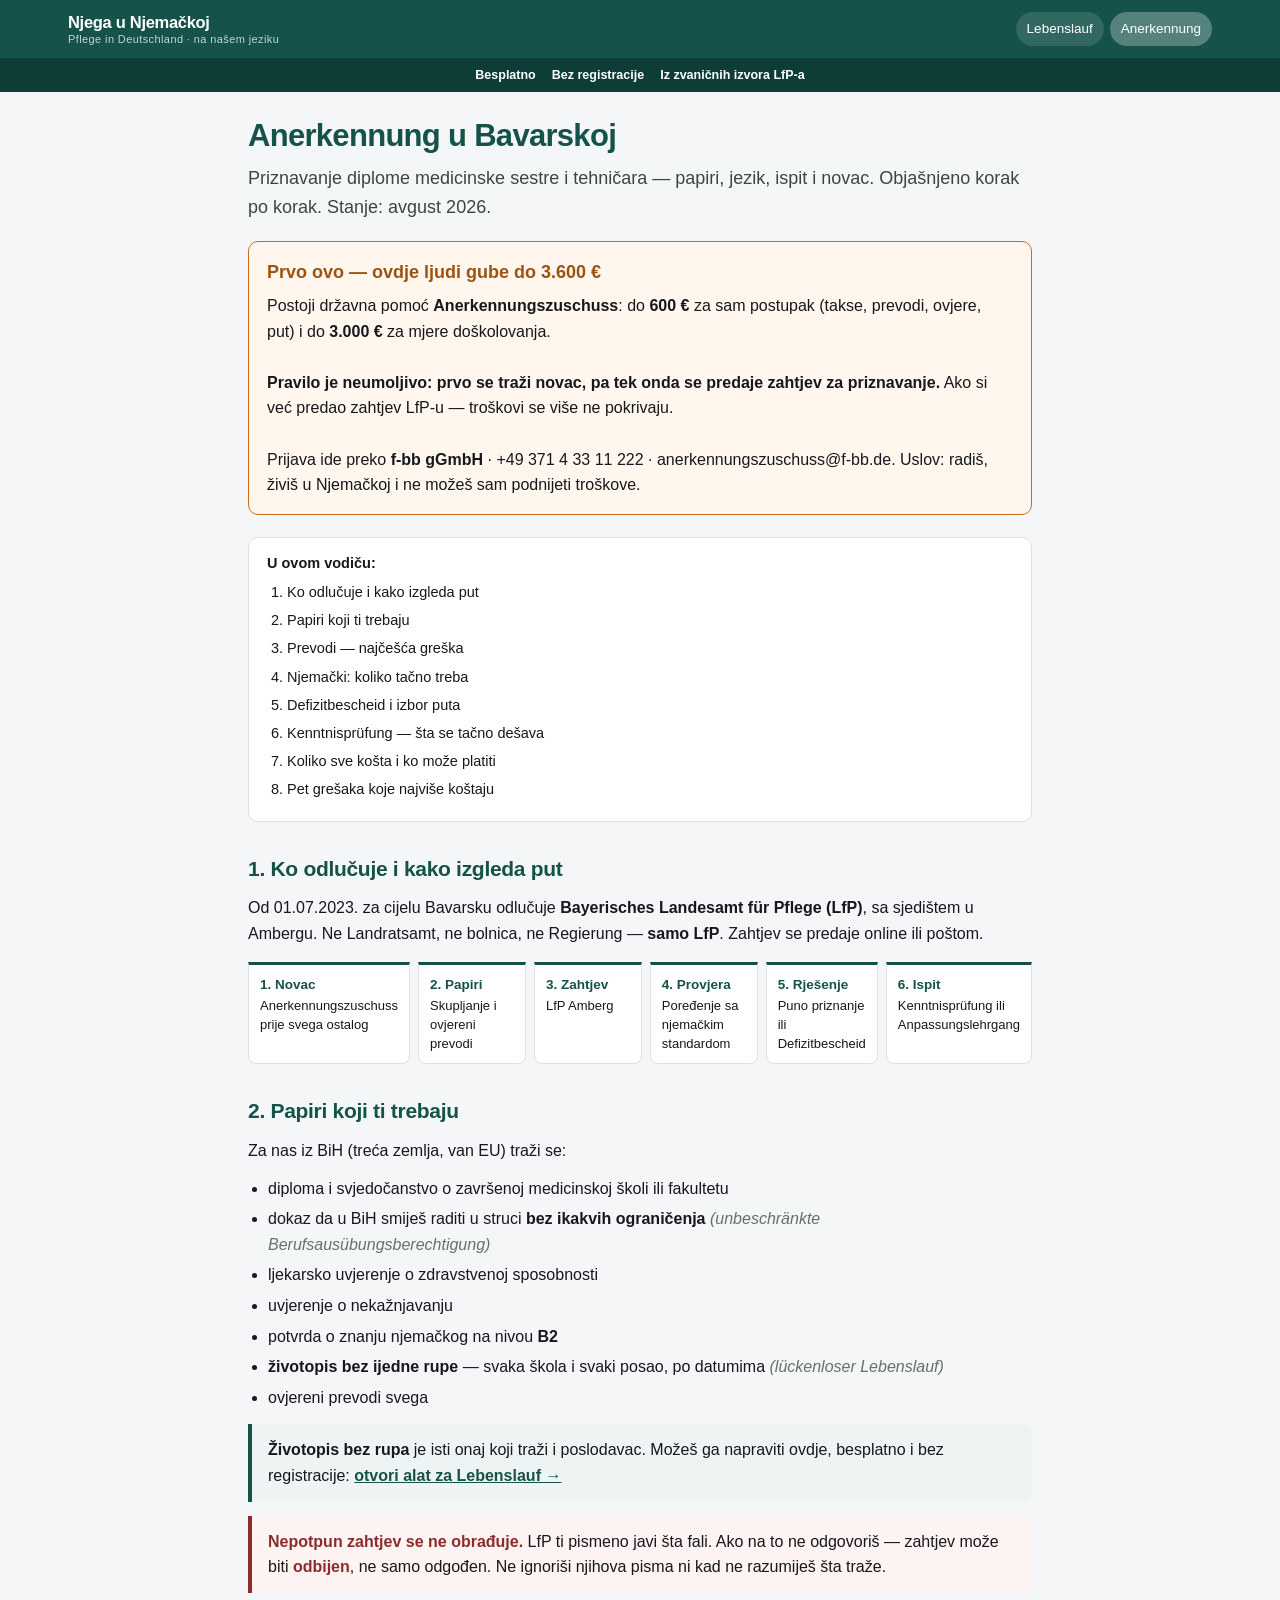
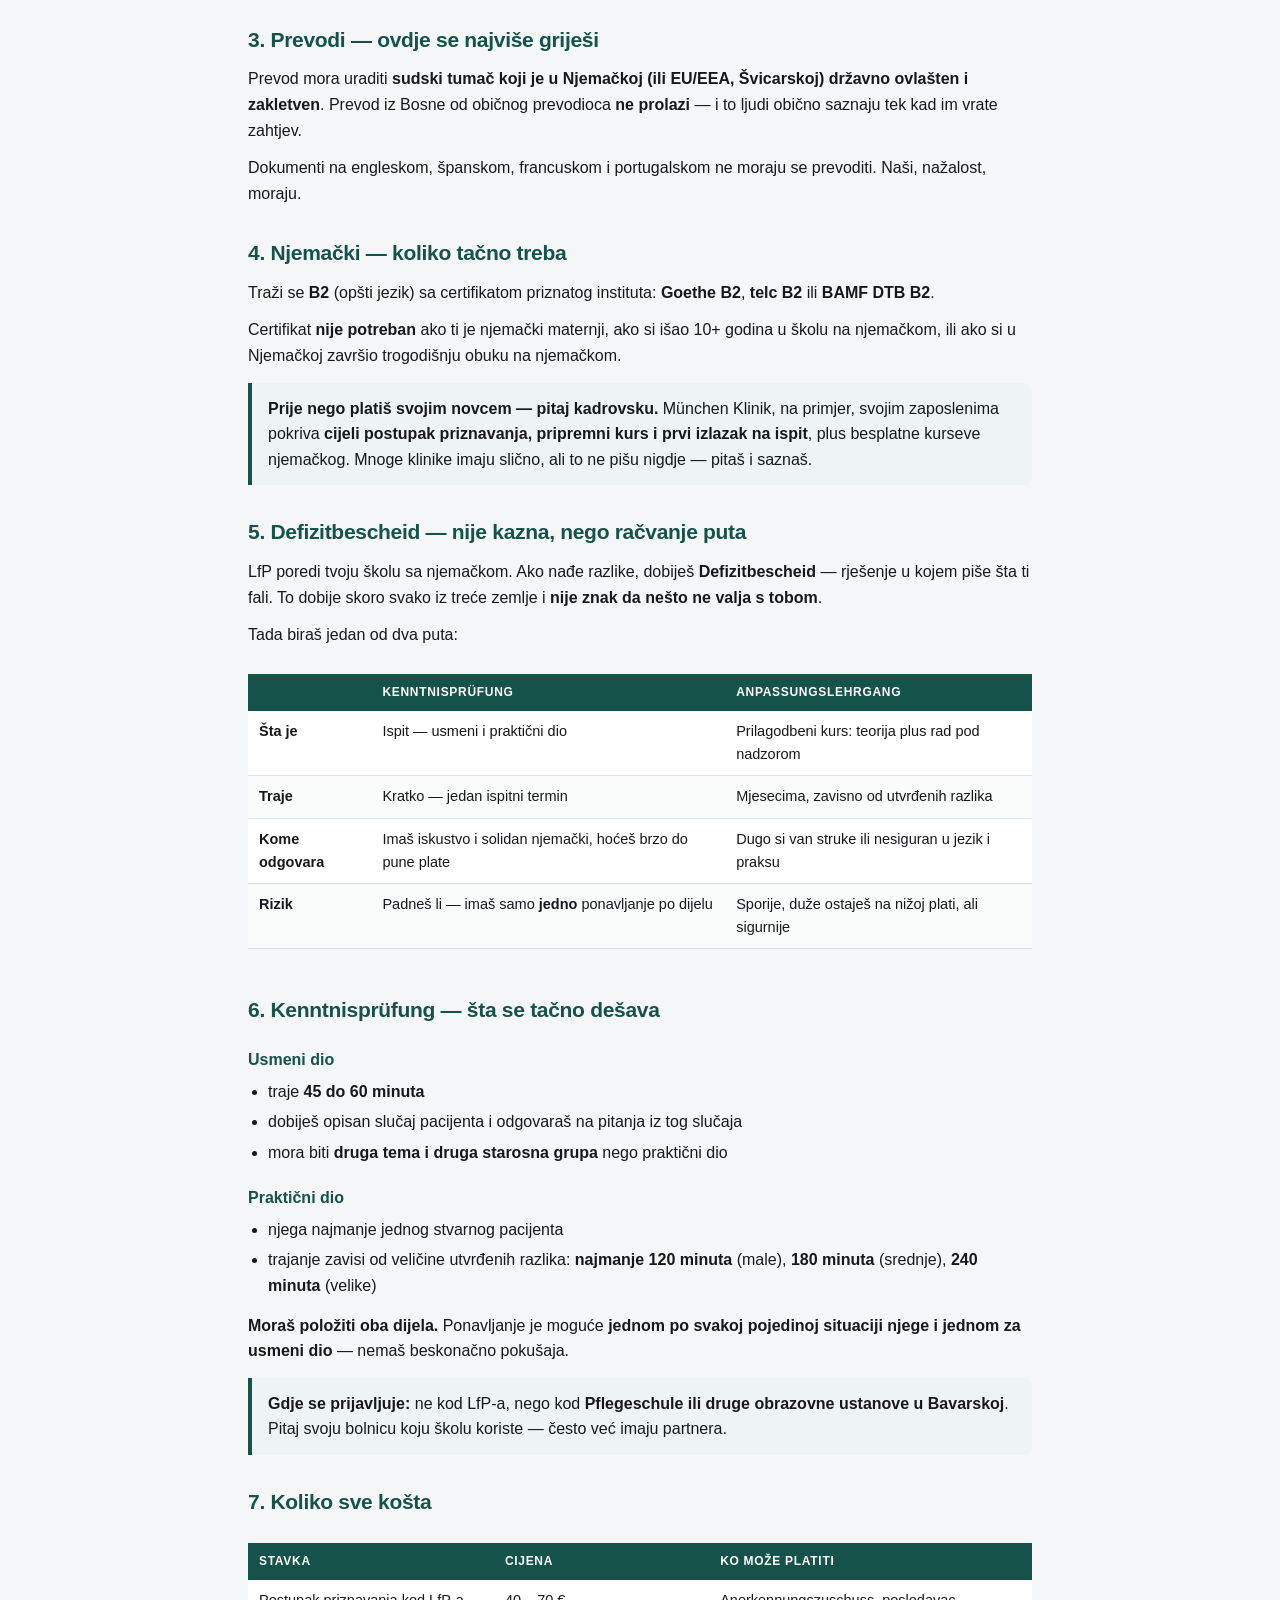
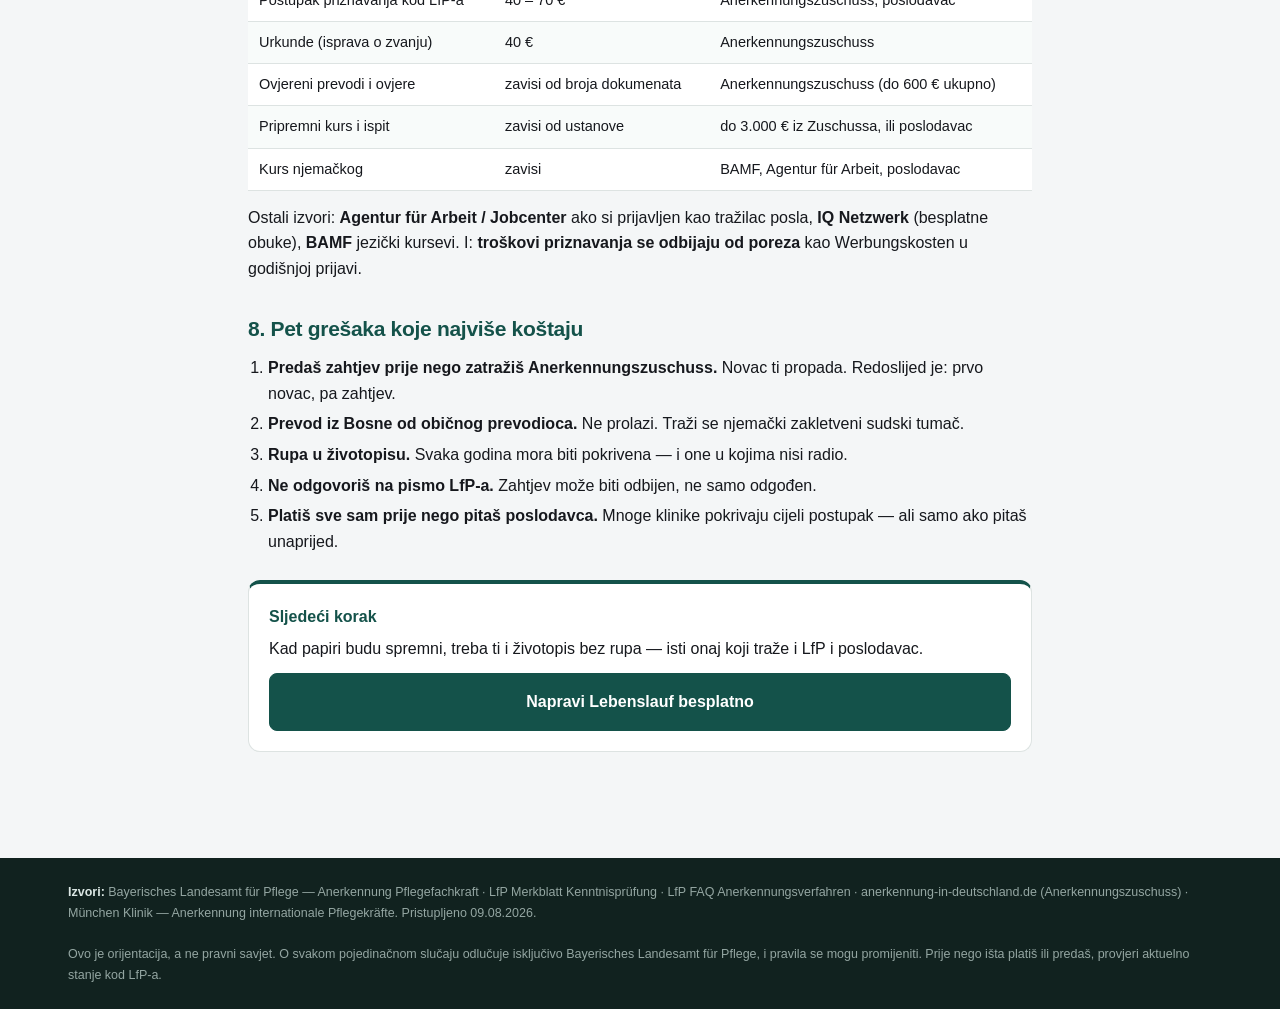
==== anerkennung.html @ 478c8e63 "Add files via upload" ====
<!DOCTYPE html>
<html lang="bs">
<head>
<meta charset="utf-8">
<meta name="viewport" content="width=device-width, initial-scale=1">
<title>Anerkennung u Bavarskoj — vodič za medicinske sestre iz BiH | Njega u Njemačkoj</title>
<meta name="description" content="Priznavanje diplome medicinske sestre u Bavarskoj: koji papiri, B2, Kenntnisprüfung ili Anpassungslehrgang, cijene i Anerkennungszuschuss do 3.600 €. Objašnjeno na našem jeziku.">
<link rel="stylesheet" href="style.css">
<style>
  .flow{display:grid;grid-template-columns:repeat(2,1fr);gap:8px;margin:16px 0}
  @media(min-width:820px){.flow{grid-template-columns:repeat(6,1fr)}}
  .flow div{background:#fff;border-top:3px solid var(--brand);
    border-right:1px solid var(--line);border-bottom:1px solid var(--line);
    border-left:1px solid var(--line);border-radius:0 0 8px 8px;
    padding:10px 11px;font-size:13px;line-height:1.45}
  .flow b{display:block;color:var(--brand);font-size:13.5px;margin-bottom:2px}
  .toc{background:#fff;border:1px solid var(--line);border-radius:10px;
    padding:14px 18px;margin-bottom:22px;font-size:14.5px}
  .toc ol{margin:6px 0 0}
</style>
</head>
<body>

<nav class="nav"><div class="in">
  <a class="logo" href="index.html">Njega u Njemačkoj<small>Pflege in Deutschland · na našem jeziku</small></a>
  <div class="links">
    <a href="lebenslauf.html">Lebenslauf</a>
    <a href="anerkennung.html" class="on">Anerkennung</a>
  </div>
</div></nav>
<div class="trust"><div class="in">
  <span><b>Besplatno</b></span><span><b>Bez registracije</b></span>
  <span><b>Iz zvaničnih izvora LfP-a</b></span>
</div></div>

<div class="page">

<h1>Anerkennung u Bavarskoj</h1>
<p class="lede">Priznavanje diplome medicinske sestre i tehničara — papiri,
jezik, ispit i novac. Objašnjeno korak po korak. Stanje: avgust 2026.</p>

<div class="alert">
  <div class="h">Prvo ovo — ovdje ljudi gube do 3.600 €</div>
  Postoji državna pomoć <b>Anerkennungszuschuss</b>: do <b>600 €</b> za sam
  postupak (takse, prevodi, ovjere, put) i do <b>3.000 €</b> za mjere
  doškolovanja.<br><br>
  <b>Pravilo je neumoljivo: prvo se traži novac, pa tek onda se predaje zahtjev
  za priznavanje.</b> Ako si već predao zahtjev LfP-u — troškovi se više ne
  pokrivaju.<br><br>
  Prijava ide preko <b>f-bb gGmbH</b> · +49 371 4 33 11 222 ·
  anerkennungszuschuss@f-bb.de. Uslov: radiš, živiš u Njemačkoj i ne možeš
  sam podnijeti troškove.
</div>

<div class="toc"><b>U ovom vodiču:</b>
<ol>
  <li>Ko odlučuje i kako izgleda put</li>
  <li>Papiri koji ti trebaju</li>
  <li>Prevodi — najčešća greška</li>
  <li>Njemački: koliko tačno treba</li>
  <li>Defizitbescheid i izbor puta</li>
  <li>Kenntnisprüfung — šta se tačno dešava</li>
  <li>Koliko sve košta i ko može platiti</li>
  <li>Pet grešaka koje najviše koštaju</li>
</ol></div>

<h2>1. Ko odlučuje i kako izgleda put</h2>
<p>Od 01.07.2023. za cijelu Bavarsku odlučuje <b>Bayerisches Landesamt für
Pflege (LfP)</b>, sa sjedištem u Ambergu. Ne Landratsamt, ne bolnica, ne
Regierung — <b>samo LfP</b>. Zahtjev se predaje online ili poštom.</p>

<div class="flow">
  <div><b>1. Novac</b>Anerkennungszuschuss prije svega ostalog</div>
  <div><b>2. Papiri</b>Skupljanje i ovjereni prevodi</div>
  <div><b>3. Zahtjev</b>LfP Amberg</div>
  <div><b>4. Provjera</b>Poređenje sa njemačkim standardom</div>
  <div><b>5. Rješenje</b>Puno priznanje ili Defizitbescheid</div>
  <div><b>6. Ispit</b>Kenntnisprüfung ili Anpassungslehrgang</div>
</div>

<h2>2. Papiri koji ti trebaju</h2>
<p>Za nas iz BiH (treća zemlja, van EU) traži se:</p>
<ul>
  <li>diploma i svjedočanstvo o završenoj medicinskoj školi ili fakultetu</li>
  <li>dokaz da u BiH smiješ raditi u struci <b>bez ikakvih ograničenja</b>
      <span class="de">(unbeschränkte Berufsausübungsberechtigung)</span></li>
  <li>ljekarsko uvjerenje o zdravstvenoj sposobnosti</li>
  <li>uvjerenje o nekažnjavanju</li>
  <li>potvrda o znanju njemačkog na nivou <b>B2</b></li>
  <li><b>životopis bez ijedne rupe</b> — svaka škola i svaki posao, po datumima
      <span class="de">(lückenloser Lebenslauf)</span></li>
  <li>ovjereni prevodi svega</li>
</ul>

<div class="tip"><b>Životopis bez rupa</b> je isti onaj koji traži i poslodavac.
Možeš ga napraviti ovdje, besplatno i bez registracije:
<a href="lebenslauf.html"><b>otvori alat za Lebenslauf →</b></a></div>

<div class="warnbox"><b>Nepotpun zahtjev se ne obrađuje.</b> LfP ti pismeno
javi šta fali. Ako na to ne odgovoriš — zahtjev može biti <b>odbijen</b>, ne
samo odgođen. Ne ignoriši njihova pisma ni kad ne razumiješ šta traže.</div>

<h2>3. Prevodi — ovdje se najviše griješi</h2>
<p>Prevod mora uraditi <b>sudski tumač koji je u Njemačkoj (ili EU/EEA,
Švicarskoj) državno ovlašten i zakletven</b>. Prevod iz Bosne od običnog
prevodioca <b>ne prolazi</b> — i to ljudi obično saznaju tek kad im vrate
zahtjev.</p>
<p>Dokumenti na engleskom, španskom, francuskom i portugalskom ne moraju se
prevoditi. Naši, nažalost, moraju.</p>

<h2>4. Njemački — koliko tačno treba</h2>
<p>Traži se <b>B2</b> (opšti jezik) sa certifikatom priznatog instituta:
<b>Goethe B2</b>, <b>telc B2</b> ili <b>BAMF DTB B2</b>.</p>
<p>Certifikat <b>nije potreban</b> ako ti je njemački maternji, ako si išao
10+ godina u školu na njemačkom, ili ako si u Njemačkoj završio trogodišnju
obuku na njemačkom.</p>
<div class="tip"><b>Prije nego platiš svojim novcem — pitaj kadrovsku.</b>
München Klinik, na primjer, svojim zaposlenima pokriva <b>cijeli postupak
priznavanja, pripremni kurs i prvi izlazak na ispit</b>, plus besplatne kurseve
njemačkog. Mnoge klinike imaju slično, ali to ne pišu nigdje — pitaš i saznaš.</div>

<h2>5. Defizitbescheid — nije kazna, nego račvanje puta</h2>
<p>LfP poredi tvoju školu sa njemačkom. Ako nađe razlike, dobiješ
<b>Defizitbescheid</b> — rješenje u kojem piše šta ti fali. To dobije skoro
svako iz treće zemlje i <b>nije znak da nešto ne valja s tobom</b>.</p>
<p>Tada biraš jedan od dva puta:</p>

<div class="tablewrap"><table>
<thead><tr><th></th><th>Kenntnisprüfung</th><th>Anpassungslehrgang</th></tr></thead>
<tbody>
<tr><td><b>Šta je</b></td><td>Ispit — usmeni i praktični dio</td>
    <td>Prilagodbeni kurs: teorija plus rad pod nadzorom</td></tr>
<tr><td><b>Traje</b></td><td>Kratko — jedan ispitni termin</td>
    <td>Mjesecima, zavisno od utvrđenih razlika</td></tr>
<tr><td><b>Kome odgovara</b></td>
    <td>Imaš iskustvo i solidan njemački, hoćeš brzo do pune plate</td>
    <td>Dugo si van struke ili nesiguran u jezik i praksu</td></tr>
<tr><td><b>Rizik</b></td>
    <td>Padneš li — imaš samo <b>jedno</b> ponavljanje po dijelu</td>
    <td>Sporije, duže ostaješ na nižoj plati, ali sigurnije</td></tr>
</tbody></table></div>

<h2>6. Kenntnisprüfung — šta se tačno dešava</h2>
<h3>Usmeni dio</h3>
<ul>
  <li>traje <b>45 do 60 minuta</b></li>
  <li>dobiješ opisan slučaj pacijenta i odgovaraš na pitanja iz tog slučaja</li>
  <li>mora biti <b>druga tema i druga starosna grupa</b> nego praktični dio</li>
</ul>
<h3>Praktični dio</h3>
<ul>
  <li>njega najmanje jednog stvarnog pacijenta</li>
  <li>trajanje zavisi od veličine utvrđenih razlika: <b>najmanje 120 minuta</b>
      (male), <b>180 minuta</b> (srednje), <b>240 minuta</b> (velike)</li>
</ul>
<p><b>Moraš položiti oba dijela.</b> Ponavljanje je moguće <b>jednom po svakoj
pojedinoj situaciji njege i jednom za usmeni dio</b> — nemaš beskonačno
pokušaja.</p>
<div class="tip"><b>Gdje se prijavljuje:</b> ne kod LfP-a, nego kod
<b>Pflegeschule ili druge obrazovne ustanove u Bavarskoj</b>. Pitaj svoju
bolnicu koju školu koriste — često već imaju partnera.</div>

<h2>7. Koliko sve košta</h2>
<div class="tablewrap"><table>
<thead><tr><th>Stavka</th><th>Cijena</th><th>Ko može platiti</th></tr></thead>
<tbody>
<tr><td>Postupak priznavanja kod LfP-a</td><td>40 – 70 €</td>
    <td>Anerkennungszuschuss, poslodavac</td></tr>
<tr><td>Urkunde (isprava o zvanju)</td><td>40 €</td><td>Anerkennungszuschuss</td></tr>
<tr><td>Ovjereni prevodi i ovjere</td><td>zavisi od broja dokumenata</td>
    <td>Anerkennungszuschuss (do 600 € ukupno)</td></tr>
<tr><td>Pripremni kurs i ispit</td><td>zavisi od ustanove</td>
    <td>do 3.000 € iz Zuschussa, ili poslodavac</td></tr>
<tr><td>Kurs njemačkog</td><td>zavisi</td>
    <td>BAMF, Agentur für Arbeit, poslodavac</td></tr>
</tbody></table></div>
<p>Ostali izvori: <b>Agentur für Arbeit / Jobcenter</b> ako si prijavljen kao
tražilac posla, <b>IQ Netzwerk</b> (besplatne obuke), <b>BAMF</b> jezički
kursevi. I: <b>troškovi priznavanja se odbijaju od poreza</b> kao Werbungskosten
u godišnjoj prijavi.</p>

<h2>8. Pet grešaka koje najviše koštaju</h2>
<ol>
  <li><b>Predaš zahtjev prije nego zatražiš Anerkennungszuschuss.</b> Novac ti
      propada. Redoslijed je: prvo novac, pa zahtjev.</li>
  <li><b>Prevod iz Bosne od običnog prevodioca.</b> Ne prolazi. Traži se
      njemački zakletveni sudski tumač.</li>
  <li><b>Rupa u životopisu.</b> Svaka godina mora biti pokrivena — i one u
      kojima nisi radio.</li>
  <li><b>Ne odgovoriš na pismo LfP-a.</b> Zahtjev može biti odbijen, ne samo
      odgođen.</li>
  <li><b>Platiš sve sam prije nego pitaš poslodavca.</b> Mnoge klinike pokrivaju
      cijeli postupak — ali samo ako pitaš unaprijed.</li>
</ol>

<div class="card" style="margin-top:26px;border-top:4px solid var(--brand)">
  <h3 style="margin-top:0">Sljedeći korak</h3>
  <p>Kad papiri budu spremni, treba ti i životopis bez rupa — isti onaj koji
  traže i LfP i poslodavac.</p>
  <a class="btn primary big" href="lebenslauf.html">Napravi Lebenslauf besplatno</a>
</div>

</div>

<footer class="site"><div class="in">
  <b>Izvori:</b> Bayerisches Landesamt für Pflege — Anerkennung Pflegefachkraft ·
  LfP Merkblatt Kenntnisprüfung · LfP FAQ Anerkennungsverfahren ·
  anerkennung-in-deutschland.de (Anerkennungszuschuss) ·
  München Klinik — Anerkennung internationale Pflegekräfte. Pristupljeno 09.08.2026.<br><br>
  Ovo je orijentacija, a ne pravni savjet. O svakom pojedinačnom slučaju
  odlučuje isključivo Bayerisches Landesamt für Pflege, i pravila se mogu
  promijeniti. Prije nego išta platiš ili predaš, provjeri aktuelno stanje
  kod LfP-a.
</div></footer>

</body>
</html>
---- style.css ----
:root{
  --ink:#16181d; --muted:#66716e; --line:#dde3e2;
  --brand:#14524a; --brand-dark:#0e3d37; --soft:#eef4f3; --bg:#f4f6f7;
  --focus:#c9701f; --warn:#8d2c2c; --warnbg:#fdf3f3;
  --alert:#c9701f; --alertbg:#fff6ed;
}
*{box-sizing:border-box}
html{-webkit-text-size-adjust:100%}
body{margin:0;font-family:-apple-system,BlinkMacSystemFont,"Segoe UI",Roboto,
  "Helvetica Neue",Arial,sans-serif;color:var(--ink);background:var(--bg);
  font-size:16px;line-height:1.6}
a{color:var(--brand)}

/* ---------- chrome ---------- */
.nav{background:var(--brand);color:#fff}
.nav .in{max-width:1180px;margin:0 auto;padding:12px 18px;display:flex;
  align-items:center;justify-content:space-between;gap:14px;flex-wrap:wrap}
.nav .logo{font-weight:800;font-size:16.5px;letter-spacing:-.3px;
  color:#fff;text-decoration:none;line-height:1.25}
.nav .logo small{display:block;font-weight:400;font-size:11px;opacity:.75;
  letter-spacing:.4px}
.nav .links{display:flex;gap:6px;flex-wrap:wrap}
.nav .links a{color:#fff;text-decoration:none;font-size:13.5px;
  padding:6px 11px;border-radius:20px;background:rgba(255,255,255,.13)}
.nav .links a:hover,.nav .links a.on{background:rgba(255,255,255,.28)}

.trust{background:#0e3d37;color:#cfe3df;font-size:12.5px}
.trust .in{max-width:1180px;margin:0 auto;padding:7px 18px;
  display:flex;gap:16px;flex-wrap:wrap;justify-content:center}
.trust b{color:#fff;font-weight:600}

.page{max-width:820px;margin:0 auto;padding:26px 18px 50px}
.wide{max-width:1180px}

footer.site{background:#11221f;color:#94a6a2;font-size:12.5px;
  line-height:1.65;margin-top:40px}
footer.site .in{max-width:1180px;margin:0 auto;padding:24px 18px}
footer.site b{color:#dbe7e4}
footer.site a{color:#9fc4bd}

/* ---------- type ---------- */
h1{font-size:31px;line-height:1.14;letter-spacing:-.7px;color:var(--brand);
  margin:0 0 10px}
h2{font-size:21px;letter-spacing:-.3px;color:var(--brand);margin:30px 0 10px}
h3{font-size:16px;color:var(--brand);margin:20px 0 6px}
.lede{font-size:18px;color:#3a4744;margin:0 0 20px}
p{margin:0 0 12px}
ul,ol{margin:0 0 14px;padding-left:20px}
li{margin-bottom:5px}
.de{color:var(--muted);font-style:italic}
.small{font-size:13.5px;color:var(--muted)}

/* ---------- blocks ---------- */
.card{background:#fff;border:1px solid var(--line);border-radius:12px;
  padding:20px;margin-bottom:16px}
.alert{background:var(--alertbg);border:1.5px solid var(--alert);
  border-radius:10px;padding:16px 18px;margin:0 0 22px}
.alert .h{font-weight:800;color:#9c5312;font-size:18px;margin-bottom:6px}
.tip{background:var(--soft);border-left:4px solid var(--brand);
  padding:13px 16px;border-radius:0 8px 8px 0;margin:14px 0}
.warnbox{background:var(--warnbg);border-left:4px solid var(--warn);
  padding:13px 16px;border-radius:0 8px 8px 0;margin:14px 0}
.warnbox b{color:var(--warn)}

table{width:100%;border-collapse:collapse;margin:14px 0;font-size:14.5px}
th{background:var(--brand);color:#fff;font-size:12px;font-weight:600;
  text-transform:uppercase;letter-spacing:.7px;padding:9px 11px;text-align:left}
td{border-bottom:1px solid var(--line);padding:9px 11px;vertical-align:top;
  background:#fff}
tr:nth-child(even) td{background:#f8fbfa}
.tablewrap{overflow-x:auto;-webkit-overflow-scrolling:touch}

.btn{display:inline-block;border:1px solid var(--line);background:#fff;
  border-radius:8px;padding:9px 15px;font:inherit;font-size:14.5px;
  cursor:pointer;color:var(--ink);text-decoration:none}
.btn:hover{background:var(--soft);border-color:var(--brand)}
.btn.primary{background:var(--brand);color:#fff;border-color:var(--brand);
  font-weight:700}
.btn.primary:hover{background:var(--brand-dark)}
.btn.big{display:block;width:100%;text-align:center;padding:15px;font-size:16px}

.grid2{display:grid;grid-template-columns:1fr;gap:14px}
@media(min-width:760px){.grid2{grid-template-columns:1fr 1fr}}

.tile{display:block;background:#fff;border:1px solid var(--line);
  border-radius:12px;padding:22px;text-decoration:none;color:var(--ink);
  border-top:4px solid var(--brand)}
.tile:hover{border-color:var(--brand);box-shadow:0 3px 14px rgba(20,82,74,.09)}
.tile h3{margin:0 0 6px;font-size:19px}
.tile p{margin:0 0 10px;font-size:14.5px;color:#4a5754}
.tile .go{font-weight:700;color:var(--brand);font-size:14.5px}
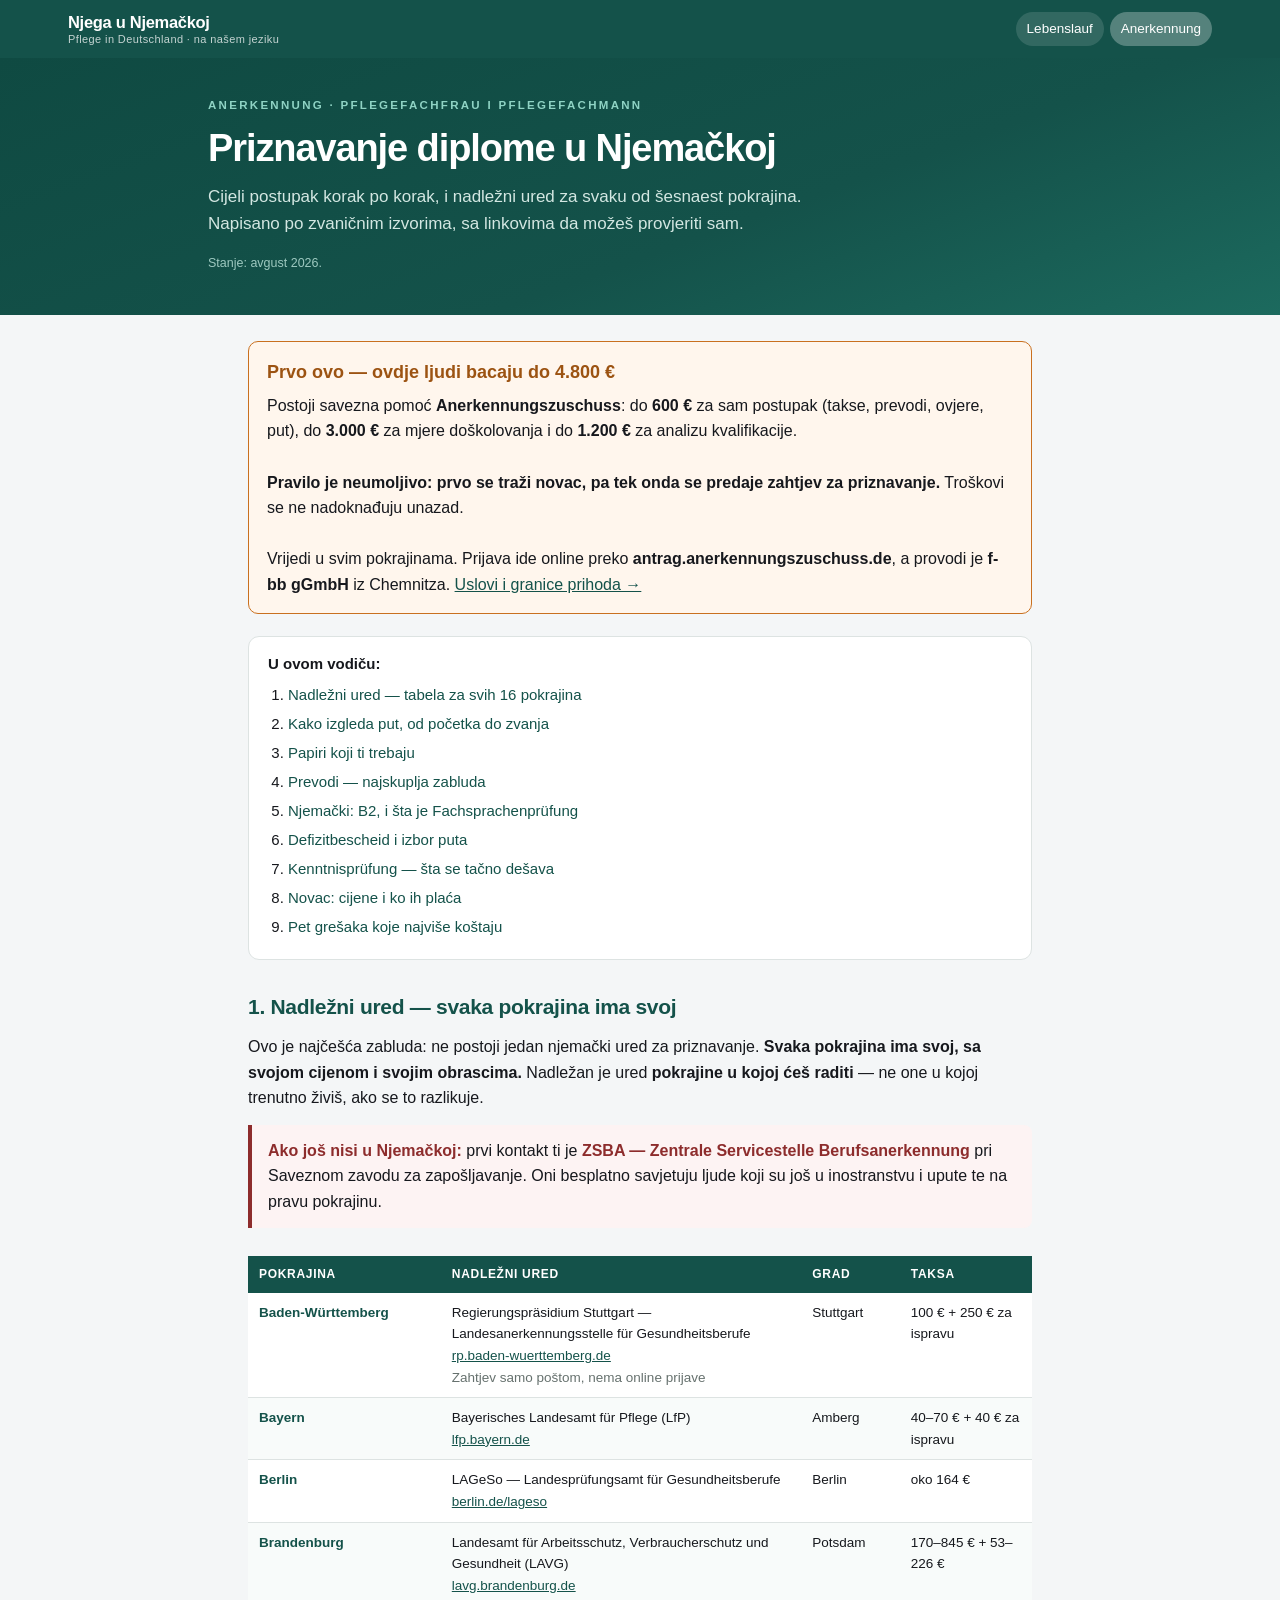
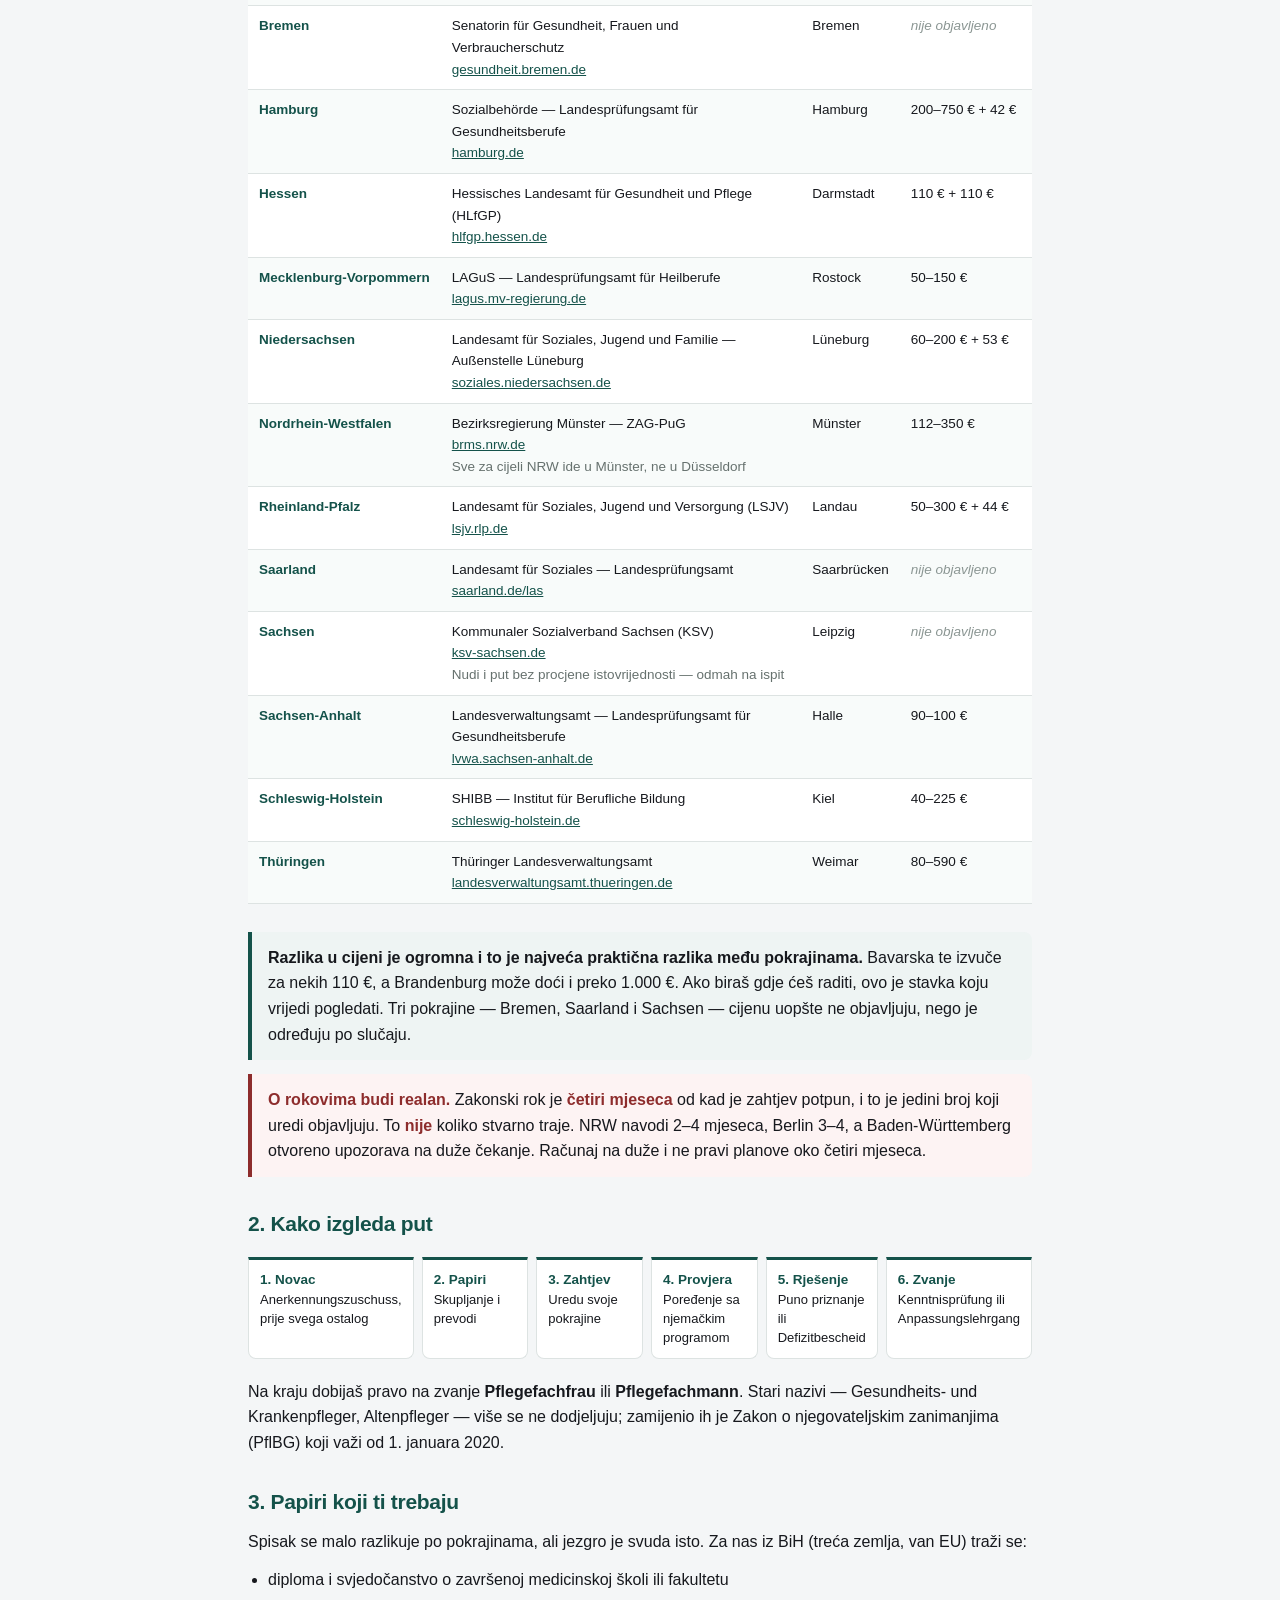
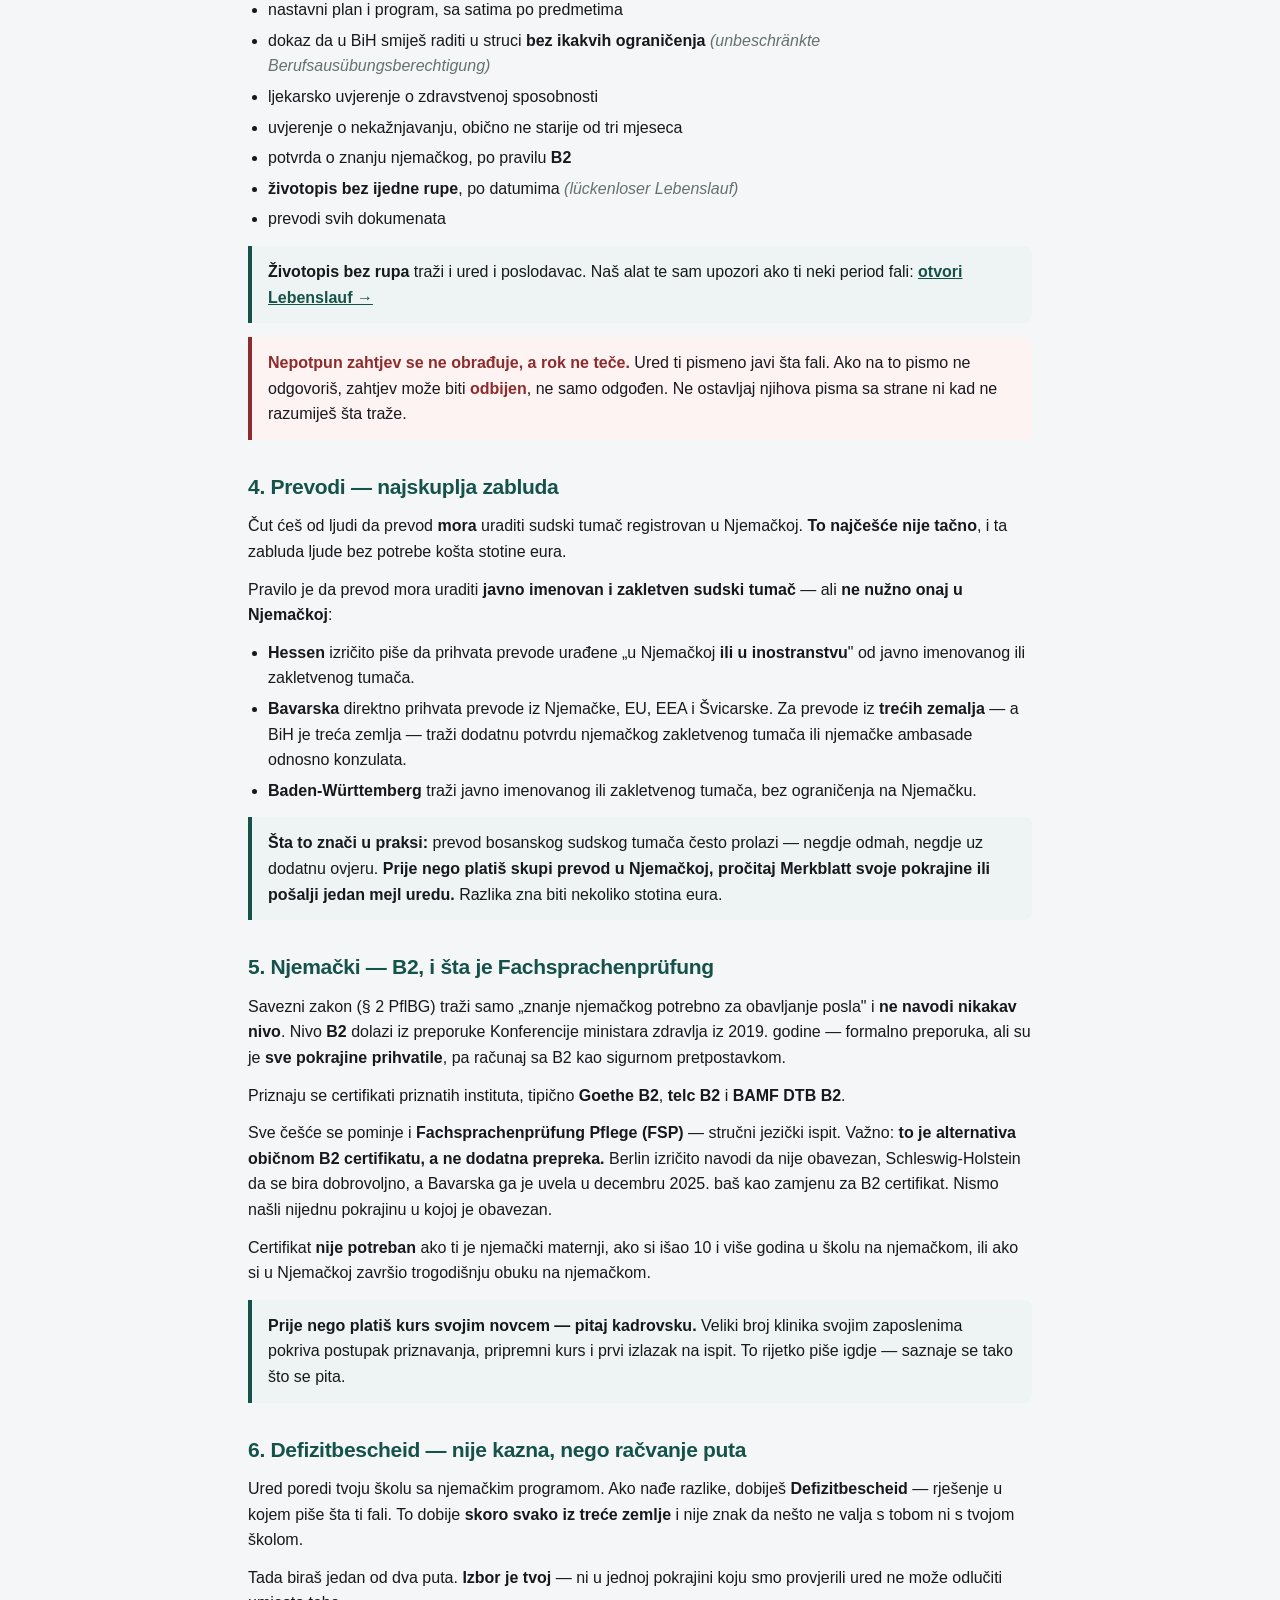
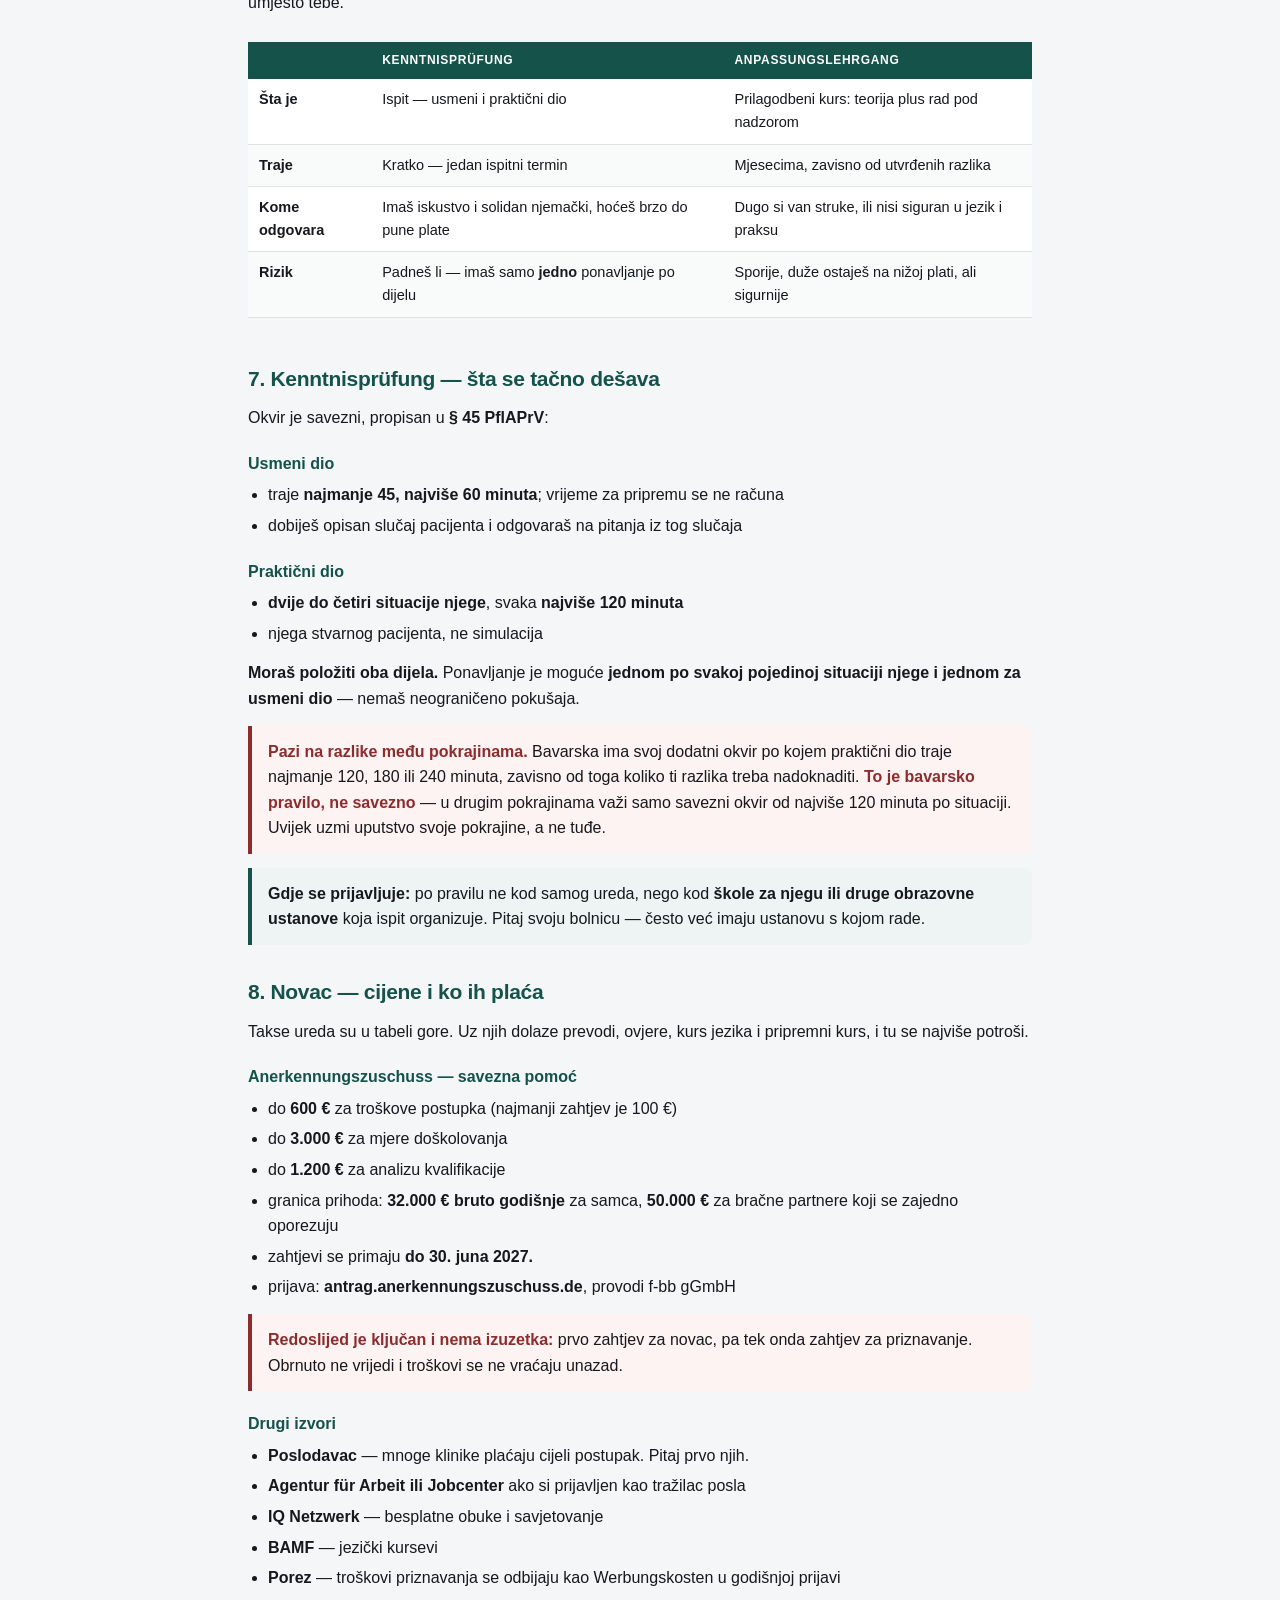
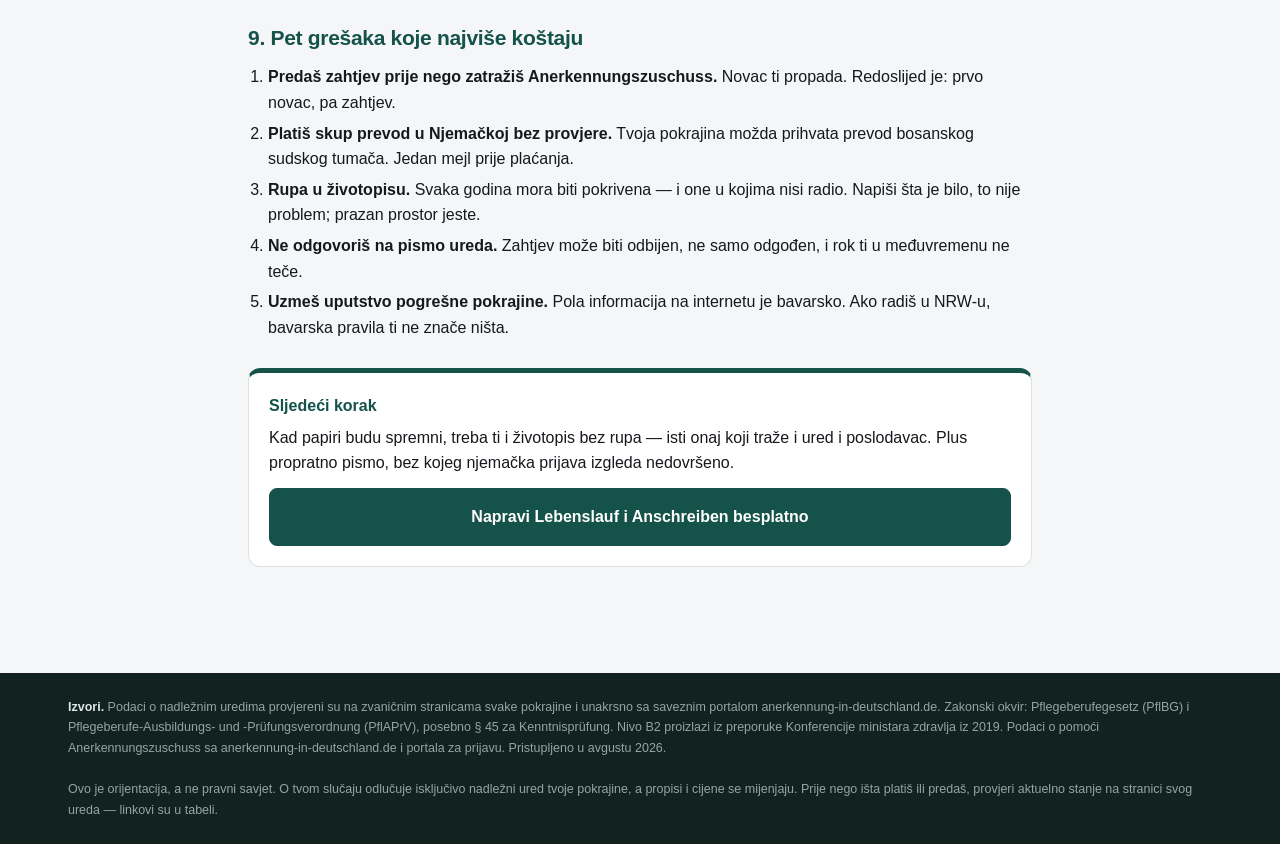
==== commit 3c2cc322: "Add files via upload" ====
--- a/anerkennung.html
+++ b/anerkennung.html
@@ -3,127 +3,256 @@
 <head>
 <meta charset="utf-8">
 <meta name="viewport" content="width=device-width, initial-scale=1">
-<title>Anerkennung u Bavarskoj — vodič za medicinske sestre iz BiH | Njega u Njemačkoj</title>
-<meta name="description" content="Priznavanje diplome medicinske sestre u Bavarskoj: koji papiri, B2, Kenntnisprüfung ili Anpassungslehrgang, cijene i Anerkennungszuschuss do 3.600 €. Objašnjeno na našem jeziku.">
+<title>Priznavanje diplome medicinske sestre u Njemačkoj — vodič za svih 16 pokrajina</title>
+<meta name="description" content="Anerkennung za Pflegefachfrau i Pflegefachmann: nadležni ured, cijena i rok za svaku njemačku pokrajinu. B2, Kenntnisprüfung, prevodi i do 4.800 € državne pomoći. Na našem jeziku, sa izvorima.">
 <link rel="stylesheet" href="style.css">
 <style>
-  .flow{display:grid;grid-template-columns:repeat(2,1fr);gap:8px;margin:16px 0}
-  @media(min-width:820px){.flow{grid-template-columns:repeat(6,1fr)}}
-  .flow div{background:#fff;border-top:3px solid var(--brand);
-    border-right:1px solid var(--line);border-bottom:1px solid var(--line);
-    border-left:1px solid var(--line);border-radius:0 0 8px 8px;
-    padding:10px 11px;font-size:13px;line-height:1.45}
-  .flow b{display:block;color:var(--brand);font-size:13.5px;margin-bottom:2px}
-  .toc{background:#fff;border:1px solid var(--line);border-radius:10px;
-    padding:14px 18px;margin-bottom:22px;font-size:14.5px}
-  .toc ol{margin:6px 0 0}
+.lead{background:linear-gradient(160deg,#0f4a42,#14524a 60%,#1c6a5e);color:#fff}
+.lead .in{max-width:900px;margin:0 auto;padding:38px 18px 42px}
+.lead .kick{font-size:11.5px;letter-spacing:2.3px;text-transform:uppercase;font-weight:700;color:#8fd3c4;margin-bottom:13px}
+.lead h1{color:#fff;font-size:31px;line-height:1.1;letter-spacing:-1.1px;margin:0 0 13px}
+@media(min-width:640px){.lead h1{font-size:38px}}
+.lead p{color:#d3e7e2;font-size:17px;margin:0;max-width:36em}
+.lead .upd{margin-top:16px;font-size:12.5px;color:#9ec9c0}
+
+.flow{display:grid;grid-template-columns:repeat(2,1fr);gap:8px;margin:16px 0 20px}
+@media(min-width:860px){.flow{grid-template-columns:repeat(6,1fr)}}
+.flow div{background:#fff;border:1px solid var(--line);border-top:3px solid var(--brand);
+  border-radius:0 0 8px 8px;padding:10px 11px;font-size:13px;line-height:1.45}
+.flow b{display:block;color:var(--brand);font-size:13.5px;margin-bottom:2px}
+.toc{background:#fff;border:1px solid var(--line);border-radius:11px;padding:15px 19px;margin-bottom:24px;font-size:15px}
+.toc ol{margin:7px 0 0}
+.toc a{text-decoration:none}
+.toc a:hover{text-decoration:underline}
+table.lands{font-size:13.5px}
+table.lands th{position:sticky;top:0}
+table.lands td:first-child{font-weight:700;white-space:nowrap;color:var(--brand)}
+table.lands a{word-break:break-word}
+.na{color:#8b9693;font-style:italic}
+.src{font-size:12.5px;color:var(--muted);margin-top:-6px}
+h2{scroll-margin-top:14px}
 </style>
 </head>
 <body>
 
 <nav class="nav"><div class="in">
   <a class="logo" href="index.html">Njega u Njemačkoj<small>Pflege in Deutschland · na našem jeziku</small></a>
-  <div class="links">
-    <a href="lebenslauf.html">Lebenslauf</a>
-    <a href="anerkennung.html" class="on">Anerkennung</a>
-  </div>
+  <div class="links"><a href="lebenslauf.html">Lebenslauf</a><a href="anerkennung.html" class="on">Anerkennung</a></div>
 </div></nav>
-<div class="trust"><div class="in">
-  <span><b>Besplatno</b></span><span><b>Bez registracije</b></span>
-  <span><b>Iz zvaničnih izvora LfP-a</b></span>
+
+<div class="lead"><div class="in">
+  <div class="kick">Anerkennung · Pflegefachfrau i Pflegefachmann</div>
+  <h1>Priznavanje diplome u Njemačkoj</h1>
+  <p>Cijeli postupak korak po korak, i nadležni ured za svaku od šesnaest
+  pokrajina. Napisano po zvaničnim izvorima, sa linkovima da možeš provjeriti sam.</p>
+  <div class="upd">Stanje: avgust 2026.</div>
 </div></div>
 
 <div class="page">
 
-<h1>Anerkennung u Bavarskoj</h1>
-<p class="lede">Priznavanje diplome medicinske sestre i tehničara — papiri,
-jezik, ispit i novac. Objašnjeno korak po korak. Stanje: avgust 2026.</p>
-
 <div class="alert">
-  <div class="h">Prvo ovo — ovdje ljudi gube do 3.600 €</div>
-  Postoji državna pomoć <b>Anerkennungszuschuss</b>: do <b>600 €</b> za sam
-  postupak (takse, prevodi, ovjere, put) i do <b>3.000 €</b> za mjere
-  doškolovanja.<br><br>
+  <div class="h">Prvo ovo — ovdje ljudi bacaju do 4.800 €</div>
+  Postoji savezna pomoć <b>Anerkennungszuschuss</b>: do <b>600 €</b> za sam postupak
+  (takse, prevodi, ovjere, put), do <b>3.000 €</b> za mjere doškolovanja i do
+  <b>1.200 €</b> za analizu kvalifikacije.<br><br>
   <b>Pravilo je neumoljivo: prvo se traži novac, pa tek onda se predaje zahtjev
-  za priznavanje.</b> Ako si već predao zahtjev LfP-u — troškovi se više ne
-  pokrivaju.<br><br>
-  Prijava ide preko <b>f-bb gGmbH</b> · +49 371 4 33 11 222 ·
-  anerkennungszuschuss@f-bb.de. Uslov: radiš, živiš u Njemačkoj i ne možeš
-  sam podnijeti troškove.
+  za priznavanje.</b> Troškovi se ne nadoknađuju unazad.<br><br>
+  Vrijedi u svim pokrajinama. Prijava ide online preko
+  <b>antrag.anerkennungszuschuss.de</b>, a provodi je <b>f-bb gGmbH</b> iz Chemnitza.
+  <a href="#novac">Uslovi i granice prihoda &rarr;</a>
 </div>
 
 <div class="toc"><b>U ovom vodiču:</b>
 <ol>
-  <li>Ko odlučuje i kako izgleda put</li>
-  <li>Papiri koji ti trebaju</li>
-  <li>Prevodi — najčešća greška</li>
-  <li>Njemački: koliko tačno treba</li>
-  <li>Defizitbescheid i izbor puta</li>
-  <li>Kenntnisprüfung — šta se tačno dešava</li>
-  <li>Koliko sve košta i ko može platiti</li>
-  <li>Pet grešaka koje najviše koštaju</li>
+  <li><a href="#ured">Nadležni ured — tabela za svih 16 pokrajina</a></li>
+  <li><a href="#put">Kako izgleda put, od početka do zvanja</a></li>
+  <li><a href="#papiri">Papiri koji ti trebaju</a></li>
+  <li><a href="#prevodi">Prevodi — najskuplja zabluda</a></li>
+  <li><a href="#jezik">Njemački: B2, i šta je Fachsprachenprüfung</a></li>
+  <li><a href="#defizit">Defizitbescheid i izbor puta</a></li>
+  <li><a href="#ispit">Kenntnisprüfung — šta se tačno dešava</a></li>
+  <li><a href="#novac">Novac: cijene i ko ih plaća</a></li>
+  <li><a href="#greske">Pet grešaka koje najviše koštaju</a></li>
 </ol></div>
 
-<h2>1. Ko odlučuje i kako izgleda put</h2>
-<p>Od 01.07.2023. za cijelu Bavarsku odlučuje <b>Bayerisches Landesamt für
-Pflege (LfP)</b>, sa sjedištem u Ambergu. Ne Landratsamt, ne bolnica, ne
-Regierung — <b>samo LfP</b>. Zahtjev se predaje online ili poštom.</p>
-
+<h2 id="ured">1. Nadležni ured — svaka pokrajina ima svoj</h2>
+<p>Ovo je najčešća zabluda: ne postoji jedan njemački ured za priznavanje. <b>Svaka
+pokrajina ima svoj, sa svojom cijenom i svojim obrascima.</b> Nadležan je ured
+<b>pokrajine u kojoj ćeš raditi</b> — ne one u kojoj trenutno živiš, ako se to
+razlikuje.</p>
+
+<div class="warnbox"><b>Ako još nisi u Njemačkoj:</b> prvi kontakt ti je
+<b>ZSBA — Zentrale Servicestelle Berufsanerkennung</b> pri Saveznom zavodu za
+zapošljavanje. Oni besplatno savjetuju ljude koji su još u inostranstvu i upute te
+na pravu pokrajinu.</div>
+
+<div class="tablewrap"><table class="lands">
+<thead><tr><th>Pokrajina</th><th>Nadležni ured</th><th>Grad</th><th>Taksa</th></tr></thead>
+<tbody>
+<tr><td>Baden-Württemberg</td>
+  <td>Regierungspräsidium Stuttgart — Landesanerkennungsstelle für Gesundheitsberufe<br>
+      <a href="https://rp.baden-wuerttemberg.de/themen/bildung/ausbildung/seiten/gesundheitsberufe-ausland/de/">rp.baden-wuerttemberg.de</a><br>
+      <span class="small">Zahtjev samo poštom, nema online prijave</span></td>
+  <td>Stuttgart</td><td>100 € + 250 € za ispravu</td></tr>
+<tr><td>Bayern</td>
+  <td>Bayerisches Landesamt für Pflege (LfP)<br>
+      <a href="https://www.lfp.bayern.de/anerkennung/pflegefachkraft/">lfp.bayern.de</a></td>
+  <td>Amberg</td><td>40–70 € + 40 € za ispravu</td></tr>
+<tr><td>Berlin</td>
+  <td>LAGeSo — Landesprüfungsamt für Gesundheitsberufe<br>
+      <a href="https://www.berlin.de/lageso/gesundheit/berufe-im-gesundheitswesen/">berlin.de/lageso</a></td>
+  <td>Berlin</td><td>oko 164 €</td></tr>
+<tr><td>Brandenburg</td>
+  <td>Landesamt für Arbeitsschutz, Verbraucherschutz und Gesundheit (LAVG)<br>
+      <a href="https://lavg.brandenburg.de/lavg/de/gesundheit/gesundheitsfachberufe/anerkennung-auslaendischer-ausbildung/">lavg.brandenburg.de</a></td>
+  <td>Potsdam</td><td>170–845 € + 53–226 €</td></tr>
+<tr><td>Bremen</td>
+  <td>Senatorin für Gesundheit, Frauen und Verbraucherschutz<br>
+      <a href="https://www.gesundheit.bremen.de/gesundheit/berufe-im-gesundheitswesen/anerkennung-auslaendischer-diplome-in-gesundheitsfachberufen-46172">gesundheit.bremen.de</a></td>
+  <td>Bremen</td><td class="na">nije objavljeno</td></tr>
+<tr><td>Hamburg</td>
+  <td>Sozialbehörde — Landesprüfungsamt für Gesundheitsberufe<br>
+      <a href="https://www.hamburg.de/politik-und-verwaltung/behoerden/sozialbehoerde/einrichtungen/lpa">hamburg.de</a></td>
+  <td>Hamburg</td><td>200–750 € + 42 €</td></tr>
+<tr><td>Hessen</td>
+  <td>Hessisches Landesamt für Gesundheit und Pflege (HLfGP)<br>
+      <a href="https://hlfgp.hessen.de/pflegefachberufe/auslaendische-abschluesse-pflege-antrag-und-anerkennungsverfahren">hlfgp.hessen.de</a></td>
+  <td>Darmstadt</td><td>110 € + 110 €</td></tr>
+<tr><td>Mecklenburg-Vorpommern</td>
+  <td>LAGuS — Landesprüfungsamt für Heilberufe<br>
+      <a href="https://www.lagus.mv-regierung.de/LPH/Auslaendische-Bildungsabschluesse/">lagus.mv-regierung.de</a></td>
+  <td>Rostock</td><td>50–150 €</td></tr>
+<tr><td>Niedersachsen</td>
+  <td>Landesamt für Soziales, Jugend und Familie — Außenstelle Lüneburg<br>
+      <a href="https://soziales.niedersachsen.de/startseite/soziales_amp_gesundheit/gesundheit_und_pflege/nichtarztliche_heilberufe/anerkennungsverfahren_von_im_ausland_abgeschlossenen_ausbildungen/anerkennungsverfahren-von-auslandischen-gesundheitsfachberufen-101995.html">soziales.niedersachsen.de</a></td>
+  <td>Lüneburg</td><td>60–200 € + 53 €</td></tr>
+<tr><td>Nordrhein-Westfalen</td>
+  <td>Bezirksregierung Münster — ZAG-PuG<br>
+      <a href="https://www.brms.nrw.de/themen/gesundheit-und-soziales/zentrale-anerkennungsstelle-fuer-gesundheitsberufe/zag-pug">brms.nrw.de</a><br>
+      <span class="small">Sve za cijeli NRW ide u Münster, ne u Düsseldorf</span></td>
+  <td>Münster</td><td>112–350 €</td></tr>
+<tr><td>Rheinland-Pfalz</td>
+  <td>Landesamt für Soziales, Jugend und Versorgung (LSJV)<br>
+      <a href="https://lsjv.rlp.de/themen/gesundheit/gesundheitsberufe/nichtakademische-heilberufe">lsjv.rlp.de</a></td>
+  <td>Landau</td><td>50–300 € + 44 €</td></tr>
+<tr><td>Saarland</td>
+  <td>Landesamt für Soziales — Landesprüfungsamt<br>
+      <a href="https://www.saarland.de/las/DE/themen/gesundheitsberufe/gesundheitsberufe">saarland.de/las</a></td>
+  <td>Saarbrücken</td><td class="na">nije objavljeno</td></tr>
+<tr><td>Sachsen</td>
+  <td>Kommunaler Sozialverband Sachsen (KSV)<br>
+      <a href="https://www.ksv-sachsen.de/auslaendische-Berufsqualifikationen.html">ksv-sachsen.de</a><br>
+      <span class="small">Nudi i put bez procjene istovrijednosti — odmah na ispit</span></td>
+  <td>Leipzig</td><td class="na">nije objavljeno</td></tr>
+<tr><td>Sachsen-Anhalt</td>
+  <td>Landesverwaltungsamt — Landesprüfungsamt für Gesundheitsberufe<br>
+      <a href="https://lvwa.sachsen-anhalt.de/das-lvwa/landespruefungsamt-fuer-gesundheitsberufe">lvwa.sachsen-anhalt.de</a></td>
+  <td>Halle</td><td>90–100 €</td></tr>
+<tr><td>Schleswig-Holstein</td>
+  <td>SHIBB — Institut für Berufliche Bildung<br>
+      <a href="https://www.schleswig-holstein.de/DE/landesregierung/ministerien-behoerden/SHIBB/Themen/Themenfelder/Gesundheitsfachberufe/Gesundheitsberufe_node">schleswig-holstein.de</a></td>
+  <td>Kiel</td><td>40–225 €</td></tr>
+<tr><td>Thüringen</td>
+  <td>Thüringer Landesverwaltungsamt<br>
+      <a href="https://landesverwaltungsamt.thueringen.de/migration/anerkennung-auslaendischer-berufsabschluesse-in-gesundheits-und-sozialberufen/">landesverwaltungsamt.thueringen.de</a></td>
+  <td>Weimar</td><td>80–590 €</td></tr>
+</tbody></table></div>
+
+<div class="tip"><b>Razlika u cijeni je ogromna i to je najveća praktična razlika
+među pokrajinama.</b> Bavarska te izvuče za nekih 110 €, a Brandenburg može doći
+i preko 1.000 €. Ako biraš gdje ćeš raditi, ovo je stavka koju vrijedi pogledati.
+Tri pokrajine — Bremen, Saarland i Sachsen — cijenu uopšte ne objavljuju, nego je
+određuju po slučaju.</div>
+
+<div class="warnbox"><b>O rokovima budi realan.</b> Zakonski rok je <b>četiri
+mjeseca</b> od kad je zahtjev potpun, i to je jedini broj koji uredi objavljuju.
+To <b>nije</b> koliko stvarno traje. NRW navodi 2–4 mjeseca, Berlin 3–4, a
+Baden-Württemberg otvoreno upozorava na duže čekanje. Računaj na duže i ne pravi
+planove oko četiri mjeseca.</div>
+
+<h2 id="put">2. Kako izgleda put</h2>
 <div class="flow">
-  <div><b>1. Novac</b>Anerkennungszuschuss prije svega ostalog</div>
-  <div><b>2. Papiri</b>Skupljanje i ovjereni prevodi</div>
-  <div><b>3. Zahtjev</b>LfP Amberg</div>
-  <div><b>4. Provjera</b>Poređenje sa njemačkim standardom</div>
+  <div><b>1. Novac</b>Anerkennungszuschuss, prije svega ostalog</div>
+  <div><b>2. Papiri</b>Skupljanje i prevodi</div>
+  <div><b>3. Zahtjev</b>Uredu svoje pokrajine</div>
+  <div><b>4. Provjera</b>Poređenje sa njemačkim programom</div>
   <div><b>5. Rješenje</b>Puno priznanje ili Defizitbescheid</div>
-  <div><b>6. Ispit</b>Kenntnisprüfung ili Anpassungslehrgang</div>
+  <div><b>6. Zvanje</b>Kenntnisprüfung ili Anpassungslehrgang</div>
 </div>
-
-<h2>2. Papiri koji ti trebaju</h2>
-<p>Za nas iz BiH (treća zemlja, van EU) traži se:</p>
+<p>Na kraju dobijaš pravo na zvanje <b>Pflegefachfrau</b> ili <b>Pflegefachmann</b>.
+Stari nazivi — Gesundheits- und Krankenpfleger, Altenpfleger — više se ne dodjeljuju;
+zamijenio ih je Zakon o njegovateljskim zanimanjima (PflBG) koji važi od 1. januara 2020.</p>
+
+<h2 id="papiri">3. Papiri koji ti trebaju</h2>
+<p>Spisak se malo razlikuje po pokrajinama, ali jezgro je svuda isto. Za nas iz BiH
+(treća zemlja, van EU) traži se:</p>
 <ul>
   <li>diploma i svjedočanstvo o završenoj medicinskoj školi ili fakultetu</li>
+  <li>nastavni plan i program, sa satima po predmetima</li>
   <li>dokaz da u BiH smiješ raditi u struci <b>bez ikakvih ograničenja</b>
       <span class="de">(unbeschränkte Berufsausübungsberechtigung)</span></li>
   <li>ljekarsko uvjerenje o zdravstvenoj sposobnosti</li>
-  <li>uvjerenje o nekažnjavanju</li>
-  <li>potvrda o znanju njemačkog na nivou <b>B2</b></li>
-  <li><b>životopis bez ijedne rupe</b> — svaka škola i svaki posao, po datumima
+  <li>uvjerenje o nekažnjavanju, obično ne starije od tri mjeseca</li>
+  <li>potvrda o znanju njemačkog, po pravilu <b>B2</b></li>
+  <li><b>životopis bez ijedne rupe</b>, po datumima
       <span class="de">(lückenloser Lebenslauf)</span></li>
-  <li>ovjereni prevodi svega</li>
-</ul>
-
-<div class="tip"><b>Životopis bez rupa</b> je isti onaj koji traži i poslodavac.
-Možeš ga napraviti ovdje, besplatno i bez registracije:
-<a href="lebenslauf.html"><b>otvori alat za Lebenslauf →</b></a></div>
-
-<div class="warnbox"><b>Nepotpun zahtjev se ne obrađuje.</b> LfP ti pismeno
-javi šta fali. Ako na to ne odgovoriš — zahtjev može biti <b>odbijen</b>, ne
-samo odgođen. Ne ignoriši njihova pisma ni kad ne razumiješ šta traže.</div>
-
-<h2>3. Prevodi — ovdje se najviše griješi</h2>
-<p>Prevod mora uraditi <b>sudski tumač koji je u Njemačkoj (ili EU/EEA,
-Švicarskoj) državno ovlašten i zakletven</b>. Prevod iz Bosne od običnog
-prevodioca <b>ne prolazi</b> — i to ljudi obično saznaju tek kad im vrate
-zahtjev.</p>
-<p>Dokumenti na engleskom, španskom, francuskom i portugalskom ne moraju se
-prevoditi. Naši, nažalost, moraju.</p>
-
-<h2>4. Njemački — koliko tačno treba</h2>
-<p>Traži se <b>B2</b> (opšti jezik) sa certifikatom priznatog instituta:
-<b>Goethe B2</b>, <b>telc B2</b> ili <b>BAMF DTB B2</b>.</p>
-<p>Certifikat <b>nije potreban</b> ako ti je njemački maternji, ako si išao
-10+ godina u školu na njemačkom, ili ako si u Njemačkoj završio trogodišnju
-obuku na njemačkom.</p>
-<div class="tip"><b>Prije nego platiš svojim novcem — pitaj kadrovsku.</b>
-München Klinik, na primjer, svojim zaposlenima pokriva <b>cijeli postupak
-priznavanja, pripremni kurs i prvi izlazak na ispit</b>, plus besplatne kurseve
-njemačkog. Mnoge klinike imaju slično, ali to ne pišu nigdje — pitaš i saznaš.</div>
-
-<h2>5. Defizitbescheid — nije kazna, nego račvanje puta</h2>
-<p>LfP poredi tvoju školu sa njemačkom. Ako nađe razlike, dobiješ
-<b>Defizitbescheid</b> — rješenje u kojem piše šta ti fali. To dobije skoro
-svako iz treće zemlje i <b>nije znak da nešto ne valja s tobom</b>.</p>
-<p>Tada biraš jedan od dva puta:</p>
+  <li>prevodi svih dokumenata</li>
+</ul>
+
+<div class="tip"><b>Životopis bez rupa</b> traži i ured i poslodavac. Naš alat te
+sam upozori ako ti neki period fali:
+<a href="lebenslauf.html"><b>otvori Lebenslauf &rarr;</b></a></div>
+
+<div class="warnbox"><b>Nepotpun zahtjev se ne obrađuje, a rok ne teče.</b> Ured ti
+pismeno javi šta fali. Ako na to pismo ne odgovoriš, zahtjev može biti
+<b>odbijen</b>, ne samo odgođen. Ne ostavljaj njihova pisma sa strane ni kad ne
+razumiješ šta traže.</div>
+
+<h2 id="prevodi">4. Prevodi — najskuplja zabluda</h2>
+<p>Čut ćeš od ljudi da prevod <b>mora</b> uraditi sudski tumač registrovan u
+Njemačkoj. <b>To najčešće nije tačno</b>, i ta zabluda ljude bez potrebe košta
+stotine eura.</p>
+<p>Pravilo je da prevod mora uraditi <b>javno imenovan i zakletven sudski tumač</b> —
+ali <b>ne nužno onaj u Njemačkoj</b>:</p>
+<ul>
+  <li><b>Hessen</b> izričito piše da prihvata prevode urađene „u Njemačkoj <b>ili
+      u inostranstvu</b>" od javno imenovanog ili zakletvenog tumača.</li>
+  <li><b>Bavarska</b> direktno prihvata prevode iz Njemačke, EU, EEA i Švicarske.
+      Za prevode iz <b>trećih zemalja</b> — a BiH je treća zemlja — traži dodatnu
+      potvrdu njemačkog zakletvenog tumača ili njemačke ambasade odnosno konzulata.</li>
+  <li><b>Baden-Württemberg</b> traži javno imenovanog ili zakletvenog tumača, bez
+      ograničenja na Njemačku.</li>
+</ul>
+<div class="tip"><b>Šta to znači u praksi:</b> prevod bosanskog sudskog tumača
+često prolazi — negdje odmah, negdje uz dodatnu ovjeru. <b>Prije nego platiš
+skupi prevod u Njemačkoj, pročitaj Merkblatt svoje pokrajine ili pošalji jedan
+mejl uredu.</b> Razlika zna biti nekoliko stotina eura.</div>
+
+<h2 id="jezik">5. Njemački — B2, i šta je Fachsprachenprüfung</h2>
+<p>Savezni zakon (§ 2 PflBG) traži samo „znanje njemačkog potrebno za obavljanje
+posla" i <b>ne navodi nikakav nivo</b>. Nivo <b>B2</b> dolazi iz preporuke
+Konferencije ministara zdravlja iz 2019. godine — formalno preporuka, ali su je
+<b>sve pokrajine prihvatile</b>, pa računaj sa B2 kao sigurnom pretpostavkom.</p>
+<p>Priznaju se certifikati priznatih instituta, tipično <b>Goethe B2</b>,
+<b>telc B2</b> i <b>BAMF DTB B2</b>.</p>
+<p>Sve češće se pominje i <b>Fachsprachenprüfung Pflege (FSP)</b> — stručni jezički
+ispit. Važno: <b>to je alternativa običnom B2 certifikatu, a ne dodatna prepreka.</b>
+Berlin izričito navodi da nije obavezan, Schleswig-Holstein da se bira dobrovoljno,
+a Bavarska ga je uvela u decembru 2025. baš kao zamjenu za B2 certifikat. Nismo
+našli nijednu pokrajinu u kojoj je obavezan.</p>
+<p>Certifikat <b>nije potreban</b> ako ti je njemački maternji, ako si išao 10 i
+više godina u školu na njemačkom, ili ako si u Njemačkoj završio trogodišnju obuku
+na njemačkom.</p>
+<div class="tip"><b>Prije nego platiš kurs svojim novcem — pitaj kadrovsku.</b>
+Veliki broj klinika svojim zaposlenima pokriva postupak priznavanja, pripremni kurs
+i prvi izlazak na ispit. To rijetko piše igdje — saznaje se tako što se pita.</div>
+
+<h2 id="defizit">6. Defizitbescheid — nije kazna, nego račvanje puta</h2>
+<p>Ured poredi tvoju školu sa njemačkim programom. Ako nađe razlike, dobiješ
+<b>Defizitbescheid</b> — rješenje u kojem piše šta ti fali. To dobije <b>skoro
+svako iz treće zemlje</b> i nije znak da nešto ne valja s tobom ni s tvojom školom.</p>
+<p>Tada biraš jedan od dva puta. <b>Izbor je tvoj</b> — ni u jednoj pokrajini koju
+smo provjerili ured ne može odlučiti umjesto tebe.</p>
 
 <div class="tablewrap"><table>
 <thead><tr><th></th><th>Kenntnisprüfung</th><th>Anpassungslehrgang</th></tr></thead>
@@ -134,83 +263,96 @@
     <td>Mjesecima, zavisno od utvrđenih razlika</td></tr>
 <tr><td><b>Kome odgovara</b></td>
     <td>Imaš iskustvo i solidan njemački, hoćeš brzo do pune plate</td>
-    <td>Dugo si van struke ili nesiguran u jezik i praksu</td></tr>
+    <td>Dugo si van struke, ili nisi siguran u jezik i praksu</td></tr>
 <tr><td><b>Rizik</b></td>
     <td>Padneš li — imaš samo <b>jedno</b> ponavljanje po dijelu</td>
     <td>Sporije, duže ostaješ na nižoj plati, ali sigurnije</td></tr>
 </tbody></table></div>
 
-<h2>6. Kenntnisprüfung — šta se tačno dešava</h2>
+<h2 id="ispit">7. Kenntnisprüfung — šta se tačno dešava</h2>
+<p>Okvir je savezni, propisan u <b>§ 45 PflAPrV</b>:</p>
 <h3>Usmeni dio</h3>
 <ul>
-  <li>traje <b>45 do 60 minuta</b></li>
+  <li>traje <b>najmanje 45, najviše 60 minuta</b>; vrijeme za pripremu se ne računa</li>
   <li>dobiješ opisan slučaj pacijenta i odgovaraš na pitanja iz tog slučaja</li>
-  <li>mora biti <b>druga tema i druga starosna grupa</b> nego praktični dio</li>
 </ul>
 <h3>Praktični dio</h3>
 <ul>
-  <li>njega najmanje jednog stvarnog pacijenta</li>
-  <li>trajanje zavisi od veličine utvrđenih razlika: <b>najmanje 120 minuta</b>
-      (male), <b>180 minuta</b> (srednje), <b>240 minuta</b> (velike)</li>
+  <li><b>dvije do četiri situacije njege</b>, svaka <b>najviše 120 minuta</b></li>
+  <li>njega stvarnog pacijenta, ne simulacija</li>
 </ul>
 <p><b>Moraš položiti oba dijela.</b> Ponavljanje je moguće <b>jednom po svakoj
-pojedinoj situaciji njege i jednom za usmeni dio</b> — nemaš beskonačno
-pokušaja.</p>
-<div class="tip"><b>Gdje se prijavljuje:</b> ne kod LfP-a, nego kod
-<b>Pflegeschule ili druge obrazovne ustanove u Bavarskoj</b>. Pitaj svoju
-bolnicu koju školu koriste — često već imaju partnera.</div>
-
-<h2>7. Koliko sve košta</h2>
-<div class="tablewrap"><table>
-<thead><tr><th>Stavka</th><th>Cijena</th><th>Ko može platiti</th></tr></thead>
-<tbody>
-<tr><td>Postupak priznavanja kod LfP-a</td><td>40 – 70 €</td>
-    <td>Anerkennungszuschuss, poslodavac</td></tr>
-<tr><td>Urkunde (isprava o zvanju)</td><td>40 €</td><td>Anerkennungszuschuss</td></tr>
-<tr><td>Ovjereni prevodi i ovjere</td><td>zavisi od broja dokumenata</td>
-    <td>Anerkennungszuschuss (do 600 € ukupno)</td></tr>
-<tr><td>Pripremni kurs i ispit</td><td>zavisi od ustanove</td>
-    <td>do 3.000 € iz Zuschussa, ili poslodavac</td></tr>
-<tr><td>Kurs njemačkog</td><td>zavisi</td>
-    <td>BAMF, Agentur für Arbeit, poslodavac</td></tr>
-</tbody></table></div>
-<p>Ostali izvori: <b>Agentur für Arbeit / Jobcenter</b> ako si prijavljen kao
-tražilac posla, <b>IQ Netzwerk</b> (besplatne obuke), <b>BAMF</b> jezički
-kursevi. I: <b>troškovi priznavanja se odbijaju od poreza</b> kao Werbungskosten
-u godišnjoj prijavi.</p>
-
-<h2>8. Pet grešaka koje najviše koštaju</h2>
+pojedinoj situaciji njege i jednom za usmeni dio</b> — nemaš neograničeno pokušaja.</p>
+<div class="warnbox"><b>Pazi na razlike među pokrajinama.</b> Bavarska ima svoj
+dodatni okvir po kojem praktični dio traje najmanje 120, 180 ili 240 minuta,
+zavisno od toga koliko ti razlika treba nadoknaditi. <b>To je bavarsko pravilo, ne
+savezno</b> — u drugim pokrajinama važi samo savezni okvir od najviše 120 minuta po
+situaciji. Uvijek uzmi uputstvo svoje pokrajine, a ne tuđe.</div>
+<div class="tip"><b>Gdje se prijavljuje:</b> po pravilu ne kod samog ureda, nego
+kod <b>škole za njegu ili druge obrazovne ustanove</b> koja ispit organizuje. Pitaj
+svoju bolnicu — često već imaju ustanovu s kojom rade.</div>
+
+<h2 id="novac">8. Novac — cijene i ko ih plaća</h2>
+<p>Takse ureda su u tabeli gore. Uz njih dolaze prevodi, ovjere, kurs jezika i
+pripremni kurs, i tu se najviše potroši.</p>
+<h3>Anerkennungszuschuss — savezna pomoć</h3>
+<ul>
+  <li>do <b>600 €</b> za troškove postupka (najmanji zahtjev je 100 €)</li>
+  <li>do <b>3.000 €</b> za mjere doškolovanja</li>
+  <li>do <b>1.200 €</b> za analizu kvalifikacije</li>
+  <li>granica prihoda: <b>32.000 € bruto godišnje</b> za samca,
+      <b>50.000 €</b> za bračne partnere koji se zajedno oporezuju</li>
+  <li>zahtjevi se primaju <b>do 30. juna 2027.</b></li>
+  <li>prijava: <b>antrag.anerkennungszuschuss.de</b>, provodi f-bb gGmbH</li>
+</ul>
+<div class="warnbox"><b>Redoslijed je ključan i nema izuzetka:</b> prvo zahtjev za
+novac, pa tek onda zahtjev za priznavanje. Obrnuto ne vrijedi i troškovi se ne
+vraćaju unazad.</div>
+<h3>Drugi izvori</h3>
+<ul>
+  <li><b>Poslodavac</b> — mnoge klinike plaćaju cijeli postupak. Pitaj prvo njih.</li>
+  <li><b>Agentur für Arbeit ili Jobcenter</b> ako si prijavljen kao tražilac posla</li>
+  <li><b>IQ Netzwerk</b> — besplatne obuke i savjetovanje</li>
+  <li><b>BAMF</b> — jezički kursevi</li>
+  <li><b>Porez</b> — troškovi priznavanja se odbijaju kao Werbungskosten u godišnjoj prijavi</li>
+</ul>
+
+<h2 id="greske">9. Pet grešaka koje najviše koštaju</h2>
 <ol>
   <li><b>Predaš zahtjev prije nego zatražiš Anerkennungszuschuss.</b> Novac ti
       propada. Redoslijed je: prvo novac, pa zahtjev.</li>
-  <li><b>Prevod iz Bosne od običnog prevodioca.</b> Ne prolazi. Traži se
-      njemački zakletveni sudski tumač.</li>
-  <li><b>Rupa u životopisu.</b> Svaka godina mora biti pokrivena — i one u
-      kojima nisi radio.</li>
-  <li><b>Ne odgovoriš na pismo LfP-a.</b> Zahtjev može biti odbijen, ne samo
-      odgođen.</li>
-  <li><b>Platiš sve sam prije nego pitaš poslodavca.</b> Mnoge klinike pokrivaju
-      cijeli postupak — ali samo ako pitaš unaprijed.</li>
+  <li><b>Platiš skup prevod u Njemačkoj bez provjere.</b> Tvoja pokrajina možda
+      prihvata prevod bosanskog sudskog tumača. Jedan mejl prije plaćanja.</li>
+  <li><b>Rupa u životopisu.</b> Svaka godina mora biti pokrivena — i one u kojima
+      nisi radio. Napiši šta je bilo, to nije problem; prazan prostor jeste.</li>
+  <li><b>Ne odgovoriš na pismo ureda.</b> Zahtjev može biti odbijen, ne samo
+      odgođen, i rok ti u međuvremenu ne teče.</li>
+  <li><b>Uzmeš uputstvo pogrešne pokrajine.</b> Pola informacija na internetu je
+      bavarsko. Ako radiš u NRW-u, bavarska pravila ti ne znače ništa.</li>
 </ol>
 
-<div class="card" style="margin-top:26px;border-top:4px solid var(--brand)">
+<div class="card" style="margin-top:28px;border-top:5px solid var(--brand)">
   <h3 style="margin-top:0">Sljedeći korak</h3>
-  <p>Kad papiri budu spremni, treba ti i životopis bez rupa — isti onaj koji
-  traže i LfP i poslodavac.</p>
-  <a class="btn primary big" href="lebenslauf.html">Napravi Lebenslauf besplatno</a>
+  <p>Kad papiri budu spremni, treba ti i životopis bez rupa — isti onaj koji traže
+  i ured i poslodavac. Plus propratno pismo, bez kojeg njemačka prijava izgleda
+  nedovršeno.</p>
+  <a class="btn primary big" href="lebenslauf.html">Napravi Lebenslauf i Anschreiben besplatno</a>
 </div>
 
 </div>
 
 <footer class="site"><div class="in">
-  <b>Izvori:</b> Bayerisches Landesamt für Pflege — Anerkennung Pflegefachkraft ·
-  LfP Merkblatt Kenntnisprüfung · LfP FAQ Anerkennungsverfahren ·
-  anerkennung-in-deutschland.de (Anerkennungszuschuss) ·
-  München Klinik — Anerkennung internationale Pflegekräfte. Pristupljeno 09.08.2026.<br><br>
-  Ovo je orijentacija, a ne pravni savjet. O svakom pojedinačnom slučaju
-  odlučuje isključivo Bayerisches Landesamt für Pflege, i pravila se mogu
-  promijeniti. Prije nego išta platiš ili predaš, provjeri aktuelno stanje
-  kod LfP-a.
+  <b>Izvori.</b> Podaci o nadležnim uredima provjereni su na zvaničnim stranicama
+  svake pokrajine i unakrsno sa saveznim portalom anerkennung-in-deutschland.de.
+  Zakonski okvir: Pflegeberufegesetz (PflBG) i Pflegeberufe-Ausbildungs- und
+  -Prüfungsverordnung (PflAPrV), posebno § 45 za Kenntnisprüfung. Nivo B2 proizlazi
+  iz preporuke Konferencije ministara zdravlja iz 2019. Podaci o pomoći
+  Anerkennungszuschuss sa anerkennung-in-deutschland.de i portala za prijavu.
+  Pristupljeno u avgustu 2026.<br><br>
+  Ovo je orijentacija, a ne pravni savjet. O tvom slučaju odlučuje isključivo
+  nadležni ured tvoje pokrajine, a propisi i cijene se mijenjaju. Prije nego išta
+  platiš ili predaš, provjeri aktuelno stanje na stranici svog ureda — linkovi su
+  u tabeli.
 </div></footer>
 
 </body>
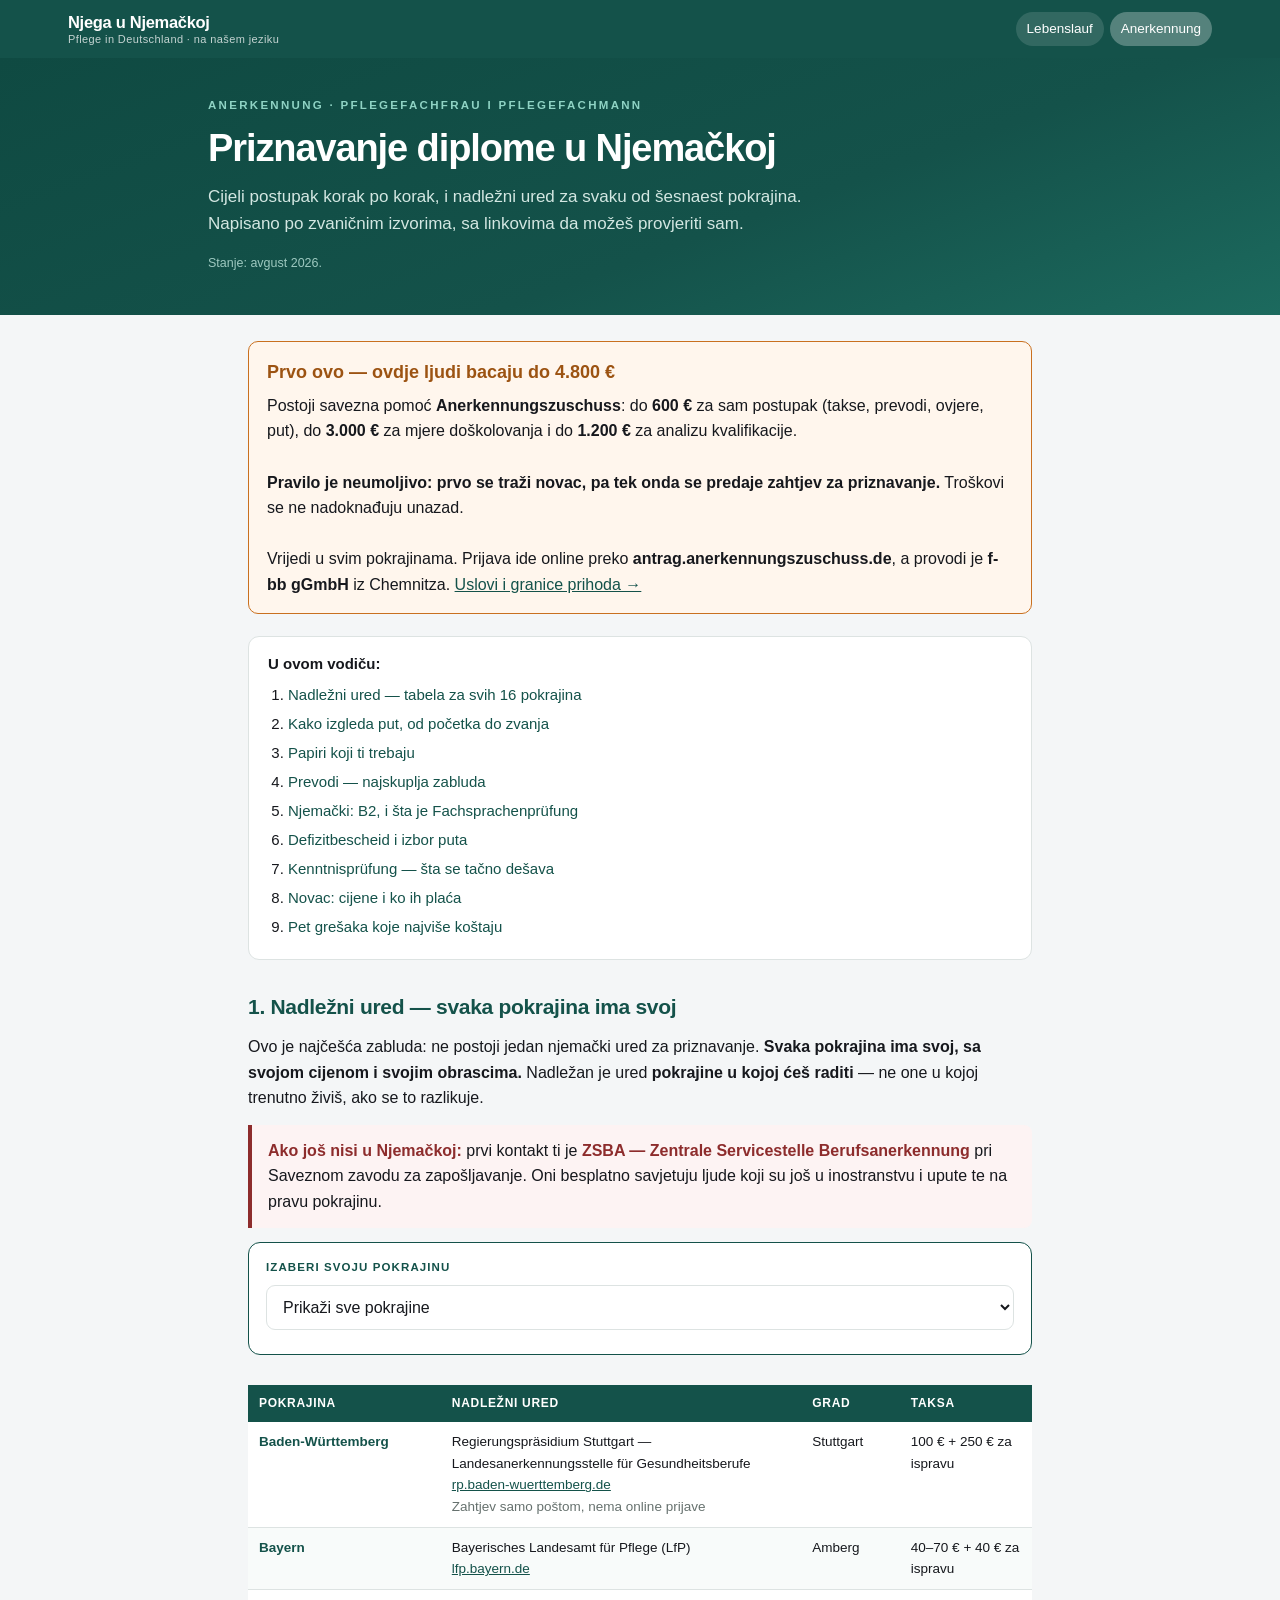
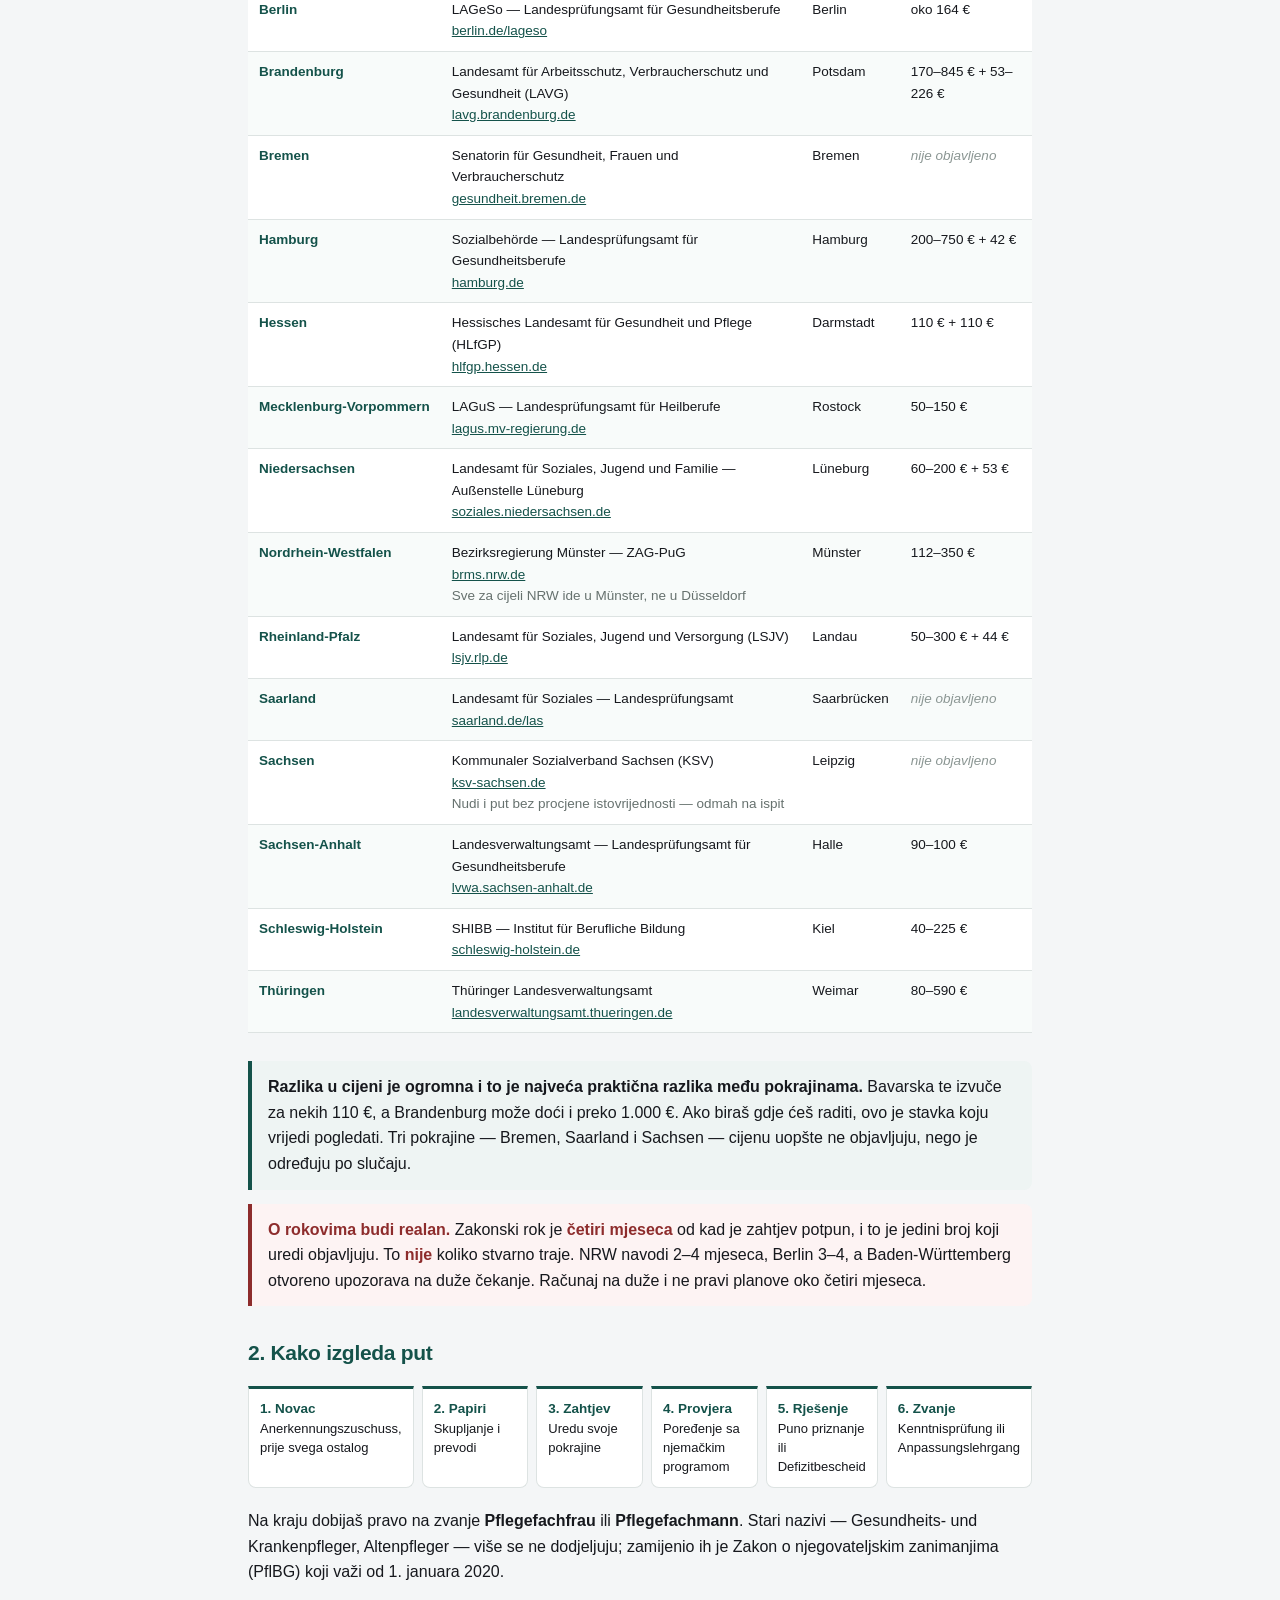
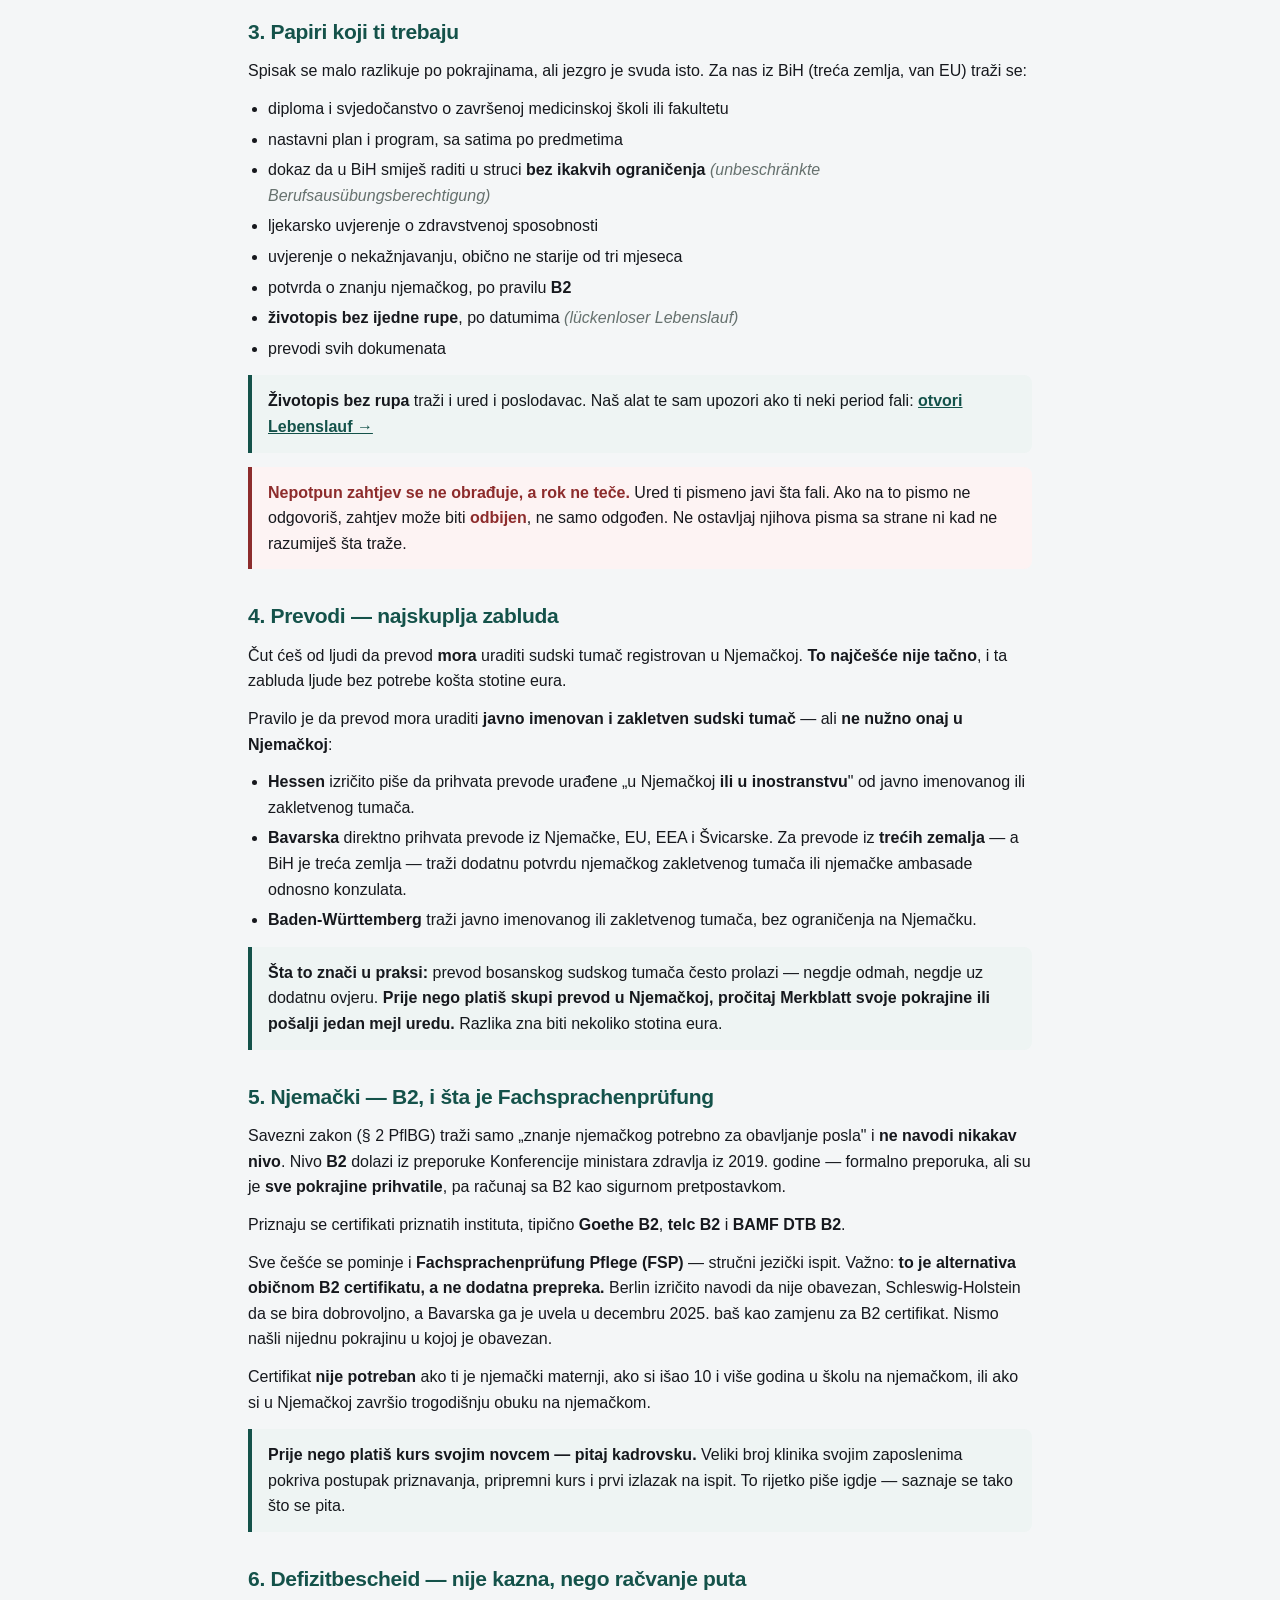
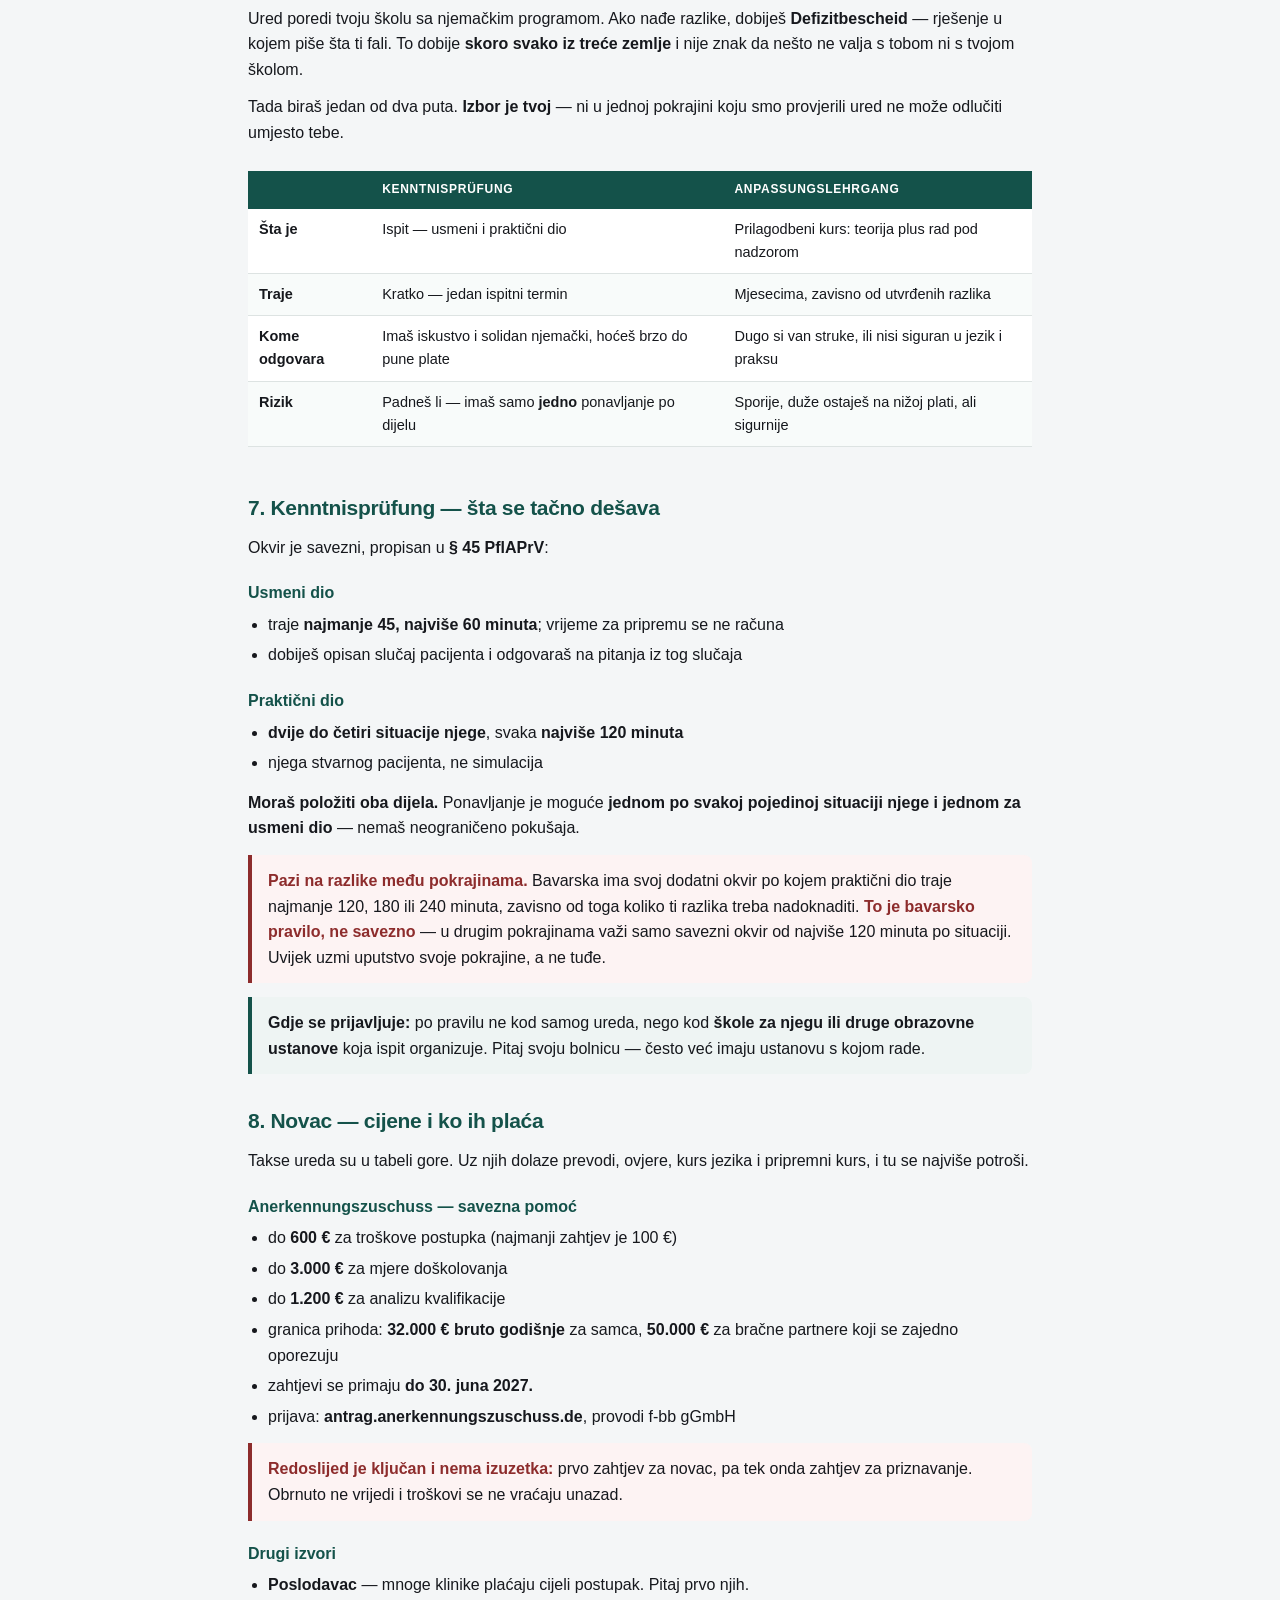
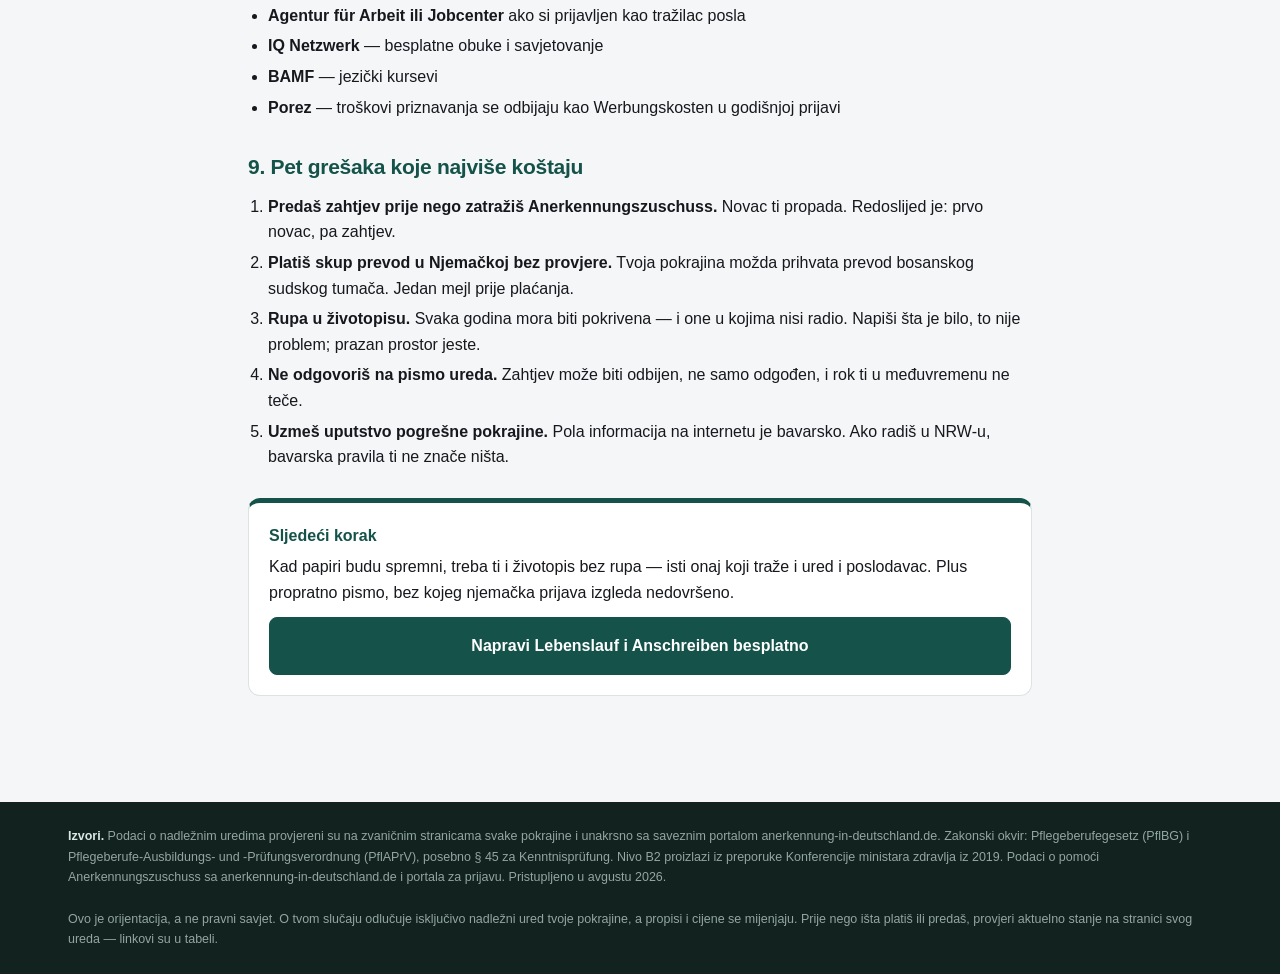
==== commit fd39d496: "Add files via upload" ====
--- a/anerkennung.html
+++ b/anerkennung.html
@@ -27,6 +27,21 @@
 table.lands{font-size:13.5px}
 table.lands th{position:sticky;top:0}
 table.lands td:first-child{font-weight:700;white-space:nowrap;color:var(--brand)}
+.picker{background:#fff;border:1.5px solid var(--brand);border-radius:12px;padding:15px 17px;margin:6px 0 16px}
+.picker .cap{font-size:11.5px;font-weight:800;letter-spacing:1.1px;text-transform:uppercase;color:var(--brand);margin-bottom:9px}
+.picker select{width:100%;padding:12px 12px;border:1.5px solid var(--line);border-radius:9px;font:inherit;font-size:16px;background:#fff;color:var(--ink)}
+.picker select:focus{outline:2px solid var(--focus);outline-offset:-1px}
+.picker .rst{margin-top:9px}
+#detail{margin:0 0 16px;display:none}
+#detail .box{background:var(--soft);border:1.5px solid var(--brand);border-radius:12px;padding:17px 19px}
+#detail h3{margin:0 0 3px;font-size:22px;color:var(--brand)}
+#detail .sub{font-size:13px;color:var(--muted);margin-bottom:13px}
+#detail dl{margin:0;display:grid;grid-template-columns:1fr;gap:9px}
+@media(min-width:620px){#detail dl{grid-template-columns:1fr 1fr}}
+#detail dt{font-size:11px;font-weight:800;letter-spacing:1px;text-transform:uppercase;color:var(--brand);margin-bottom:2px}
+#detail dd{margin:0;font-size:14.5px;line-height:1.5}
+#detail .full{grid-column:1/-1}
+#detail .note{margin-top:12px;font-size:13.5px;background:#fff;border-radius:8px;padding:10px 12px;color:#4a5754}
 table.lands a{word-break:break-word}
 .na{color:#8b9693;font-style:italic}
 .src{font-size:12.5px;color:var(--muted);margin-top:-6px}
@@ -86,73 +101,81 @@
 zapošljavanje. Oni besplatno savjetuju ljude koji su još u inostranstvu i upute te
 na pravu pokrajinu.</div>
 
-<div class="tablewrap"><table class="lands">
+<div class="picker">
+  <div class="cap">Izaberi svoju pokrajinu</div>
+  <select id="landSel" aria-label="Pokrajina">
+    <option value="">Prikaži sve pokrajine</option>
+  </select>
+  <div class="rst"><button class="btn" id="rstBtn" style="display:none" onclick="pick('')">Prikaži ponovo sve pokrajine</button></div>
+</div>
+<div id="detail"></div>
+<div class="tablewrap"><table class="lands" id="landTable">
 <thead><tr><th>Pokrajina</th><th>Nadležni ured</th><th>Grad</th><th>Taksa</th></tr></thead>
 <tbody>
-<tr><td>Baden-Württemberg</td>
+<tr data-l="Baden-Württemberg"><td>Baden-Württemberg</td>
   <td>Regierungspräsidium Stuttgart — Landesanerkennungsstelle für Gesundheitsberufe<br>
       <a href="https://rp.baden-wuerttemberg.de/themen/bildung/ausbildung/seiten/gesundheitsberufe-ausland/de/">rp.baden-wuerttemberg.de</a><br>
       <span class="small">Zahtjev samo poštom, nema online prijave</span></td>
   <td>Stuttgart</td><td>100 € + 250 € za ispravu</td></tr>
-<tr><td>Bayern</td>
+<tr data-l="Bayern"><td>Bayern</td>
   <td>Bayerisches Landesamt für Pflege (LfP)<br>
       <a href="https://www.lfp.bayern.de/anerkennung/pflegefachkraft/">lfp.bayern.de</a></td>
   <td>Amberg</td><td>40–70 € + 40 € za ispravu</td></tr>
-<tr><td>Berlin</td>
+<tr data-l="Berlin"><td>Berlin</td>
   <td>LAGeSo — Landesprüfungsamt für Gesundheitsberufe<br>
       <a href="https://www.berlin.de/lageso/gesundheit/berufe-im-gesundheitswesen/">berlin.de/lageso</a></td>
   <td>Berlin</td><td>oko 164 €</td></tr>
-<tr><td>Brandenburg</td>
+<tr data-l="Brandenburg"><td>Brandenburg</td>
   <td>Landesamt für Arbeitsschutz, Verbraucherschutz und Gesundheit (LAVG)<br>
       <a href="https://lavg.brandenburg.de/lavg/de/gesundheit/gesundheitsfachberufe/anerkennung-auslaendischer-ausbildung/">lavg.brandenburg.de</a></td>
   <td>Potsdam</td><td>170–845 € + 53–226 €</td></tr>
-<tr><td>Bremen</td>
+<tr data-l="Bremen"><td>Bremen</td>
   <td>Senatorin für Gesundheit, Frauen und Verbraucherschutz<br>
       <a href="https://www.gesundheit.bremen.de/gesundheit/berufe-im-gesundheitswesen/anerkennung-auslaendischer-diplome-in-gesundheitsfachberufen-46172">gesundheit.bremen.de</a></td>
   <td>Bremen</td><td class="na">nije objavljeno</td></tr>
-<tr><td>Hamburg</td>
+<tr data-l="Hamburg"><td>Hamburg</td>
   <td>Sozialbehörde — Landesprüfungsamt für Gesundheitsberufe<br>
       <a href="https://www.hamburg.de/politik-und-verwaltung/behoerden/sozialbehoerde/einrichtungen/lpa">hamburg.de</a></td>
   <td>Hamburg</td><td>200–750 € + 42 €</td></tr>
-<tr><td>Hessen</td>
+<tr data-l="Hessen"><td>Hessen</td>
   <td>Hessisches Landesamt für Gesundheit und Pflege (HLfGP)<br>
       <a href="https://hlfgp.hessen.de/pflegefachberufe/auslaendische-abschluesse-pflege-antrag-und-anerkennungsverfahren">hlfgp.hessen.de</a></td>
   <td>Darmstadt</td><td>110 € + 110 €</td></tr>
-<tr><td>Mecklenburg-Vorpommern</td>
+<tr data-l="Mecklenburg-Vorpommern"><td>Mecklenburg-Vorpommern</td>
   <td>LAGuS — Landesprüfungsamt für Heilberufe<br>
       <a href="https://www.lagus.mv-regierung.de/LPH/Auslaendische-Bildungsabschluesse/">lagus.mv-regierung.de</a></td>
   <td>Rostock</td><td>50–150 €</td></tr>
-<tr><td>Niedersachsen</td>
+<tr data-l="Niedersachsen"><td>Niedersachsen</td>
   <td>Landesamt für Soziales, Jugend und Familie — Außenstelle Lüneburg<br>
       <a href="https://soziales.niedersachsen.de/startseite/soziales_amp_gesundheit/gesundheit_und_pflege/nichtarztliche_heilberufe/anerkennungsverfahren_von_im_ausland_abgeschlossenen_ausbildungen/anerkennungsverfahren-von-auslandischen-gesundheitsfachberufen-101995.html">soziales.niedersachsen.de</a></td>
   <td>Lüneburg</td><td>60–200 € + 53 €</td></tr>
-<tr><td>Nordrhein-Westfalen</td>
+<tr data-l="Nordrhein-Westfalen"><td>Nordrhein-Westfalen</td>
   <td>Bezirksregierung Münster — ZAG-PuG<br>
       <a href="https://www.brms.nrw.de/themen/gesundheit-und-soziales/zentrale-anerkennungsstelle-fuer-gesundheitsberufe/zag-pug">brms.nrw.de</a><br>
       <span class="small">Sve za cijeli NRW ide u Münster, ne u Düsseldorf</span></td>
   <td>Münster</td><td>112–350 €</td></tr>
-<tr><td>Rheinland-Pfalz</td>
+<tr data-l="Rheinland-Pfalz"><td>Rheinland-Pfalz</td>
   <td>Landesamt für Soziales, Jugend und Versorgung (LSJV)<br>
       <a href="https://lsjv.rlp.de/themen/gesundheit/gesundheitsberufe/nichtakademische-heilberufe">lsjv.rlp.de</a></td>
   <td>Landau</td><td>50–300 € + 44 €</td></tr>
-<tr><td>Saarland</td>
+<tr data-l="Saarland"><td>Saarland</td>
   <td>Landesamt für Soziales — Landesprüfungsamt<br>
       <a href="https://www.saarland.de/las/DE/themen/gesundheitsberufe/gesundheitsberufe">saarland.de/las</a></td>
   <td>Saarbrücken</td><td class="na">nije objavljeno</td></tr>
-<tr><td>Sachsen</td>
+<tr data-l="Sachsen"><td>Sachsen</td>
   <td>Kommunaler Sozialverband Sachsen (KSV)<br>
       <a href="https://www.ksv-sachsen.de/auslaendische-Berufsqualifikationen.html">ksv-sachsen.de</a><br>
       <span class="small">Nudi i put bez procjene istovrijednosti — odmah na ispit</span></td>
   <td>Leipzig</td><td class="na">nije objavljeno</td></tr>
-<tr><td>Sachsen-Anhalt</td>
+<tr data-l="Sachsen-Anhalt"><td>Sachsen-Anhalt</td>
   <td>Landesverwaltungsamt — Landesprüfungsamt für Gesundheitsberufe<br>
       <a href="https://lvwa.sachsen-anhalt.de/das-lvwa/landespruefungsamt-fuer-gesundheitsberufe">lvwa.sachsen-anhalt.de</a></td>
   <td>Halle</td><td>90–100 €</td></tr>
-<tr><td>Schleswig-Holstein</td>
+<tr data-l="Schleswig-Holstein"><td>Schleswig-Holstein</td>
   <td>SHIBB — Institut für Berufliche Bildung<br>
       <a href="https://www.schleswig-holstein.de/DE/landesregierung/ministerien-behoerden/SHIBB/Themen/Themenfelder/Gesundheitsfachberufe/Gesundheitsberufe_node">schleswig-holstein.de</a></td>
   <td>Kiel</td><td>40–225 €</td></tr>
-<tr><td>Thüringen</td>
+<tr data-l="Thüringen"><td>Thüringen</td>
   <td>Thüringer Landesverwaltungsamt<br>
       <a href="https://landesverwaltungsamt.thueringen.de/migration/anerkennung-auslaendischer-berufsabschluesse-in-gesundheits-und-sozialberufen/">landesverwaltungsamt.thueringen.de</a></td>
   <td>Weimar</td><td>80–590 €</td></tr>
@@ -355,5 +378,42 @@
   u tabeli.
 </div></footer>
 
+<script>
+(function(){
+  var sel=document.getElementById('landSel');
+  var rows=[].slice.call(document.querySelectorAll('#landTable tbody tr'));
+  rows.forEach(function(r){
+    var n=r.getAttribute('data-l');
+    var o=document.createElement('option'); o.value=n; o.textContent=n; sel.appendChild(o);
+  });
+  sel.addEventListener('change',function(){pick(sel.value);});
+  window.pick=function(name){
+    sel.value=name;
+    document.getElementById('rstBtn').style.display=name?'inline-block':'none';
+    rows.forEach(function(r){r.style.display=(!name||r.getAttribute('data-l')===name)?'':'none';});
+    var d=document.getElementById('detail');
+    if(!name){d.style.display='none';d.innerHTML='';return;}
+    var r=rows.filter(function(x){return x.getAttribute('data-l')===name;})[0];
+    if(!r){d.style.display='none';return;}
+    var c=r.children;
+    var office=c[1].cloneNode(true);
+    var note=office.querySelector('.small');
+    var noteTxt=note?note.textContent:'';
+    if(note) note.remove();
+    d.innerHTML='<div class="box"><h3>'+name+'</h3>'+
+      '<div class="sub">Ovo vrijedi za tebe ako ćeš raditi u ovoj pokrajini</div>'+
+      '<dl>'+
+      '<div class="full"><dt>Nadležni ured</dt><dd>'+office.innerHTML+'</dd></div>'+
+      '<div><dt>Grad</dt><dd>'+c[2].innerHTML+'</dd></div>'+
+      '<div><dt>Taksa</dt><dd>'+c[3].innerHTML+'</dd></div>'+
+      '</dl>'+
+      (noteTxt?'<div class="note"><b>Napomena:</b> '+noteTxt+'</div>':'')+
+      '<div class="note"><b>Rok:</b> zakonski najviše četiri mjeseca od potpunog zahtjeva. '+
+      'To je maksimum, ne stvarnost — računaj na duže.</div>'+
+      '</div>';
+    d.style.display='block';
+  };
+})();
+</script>
 </body>
 </html>
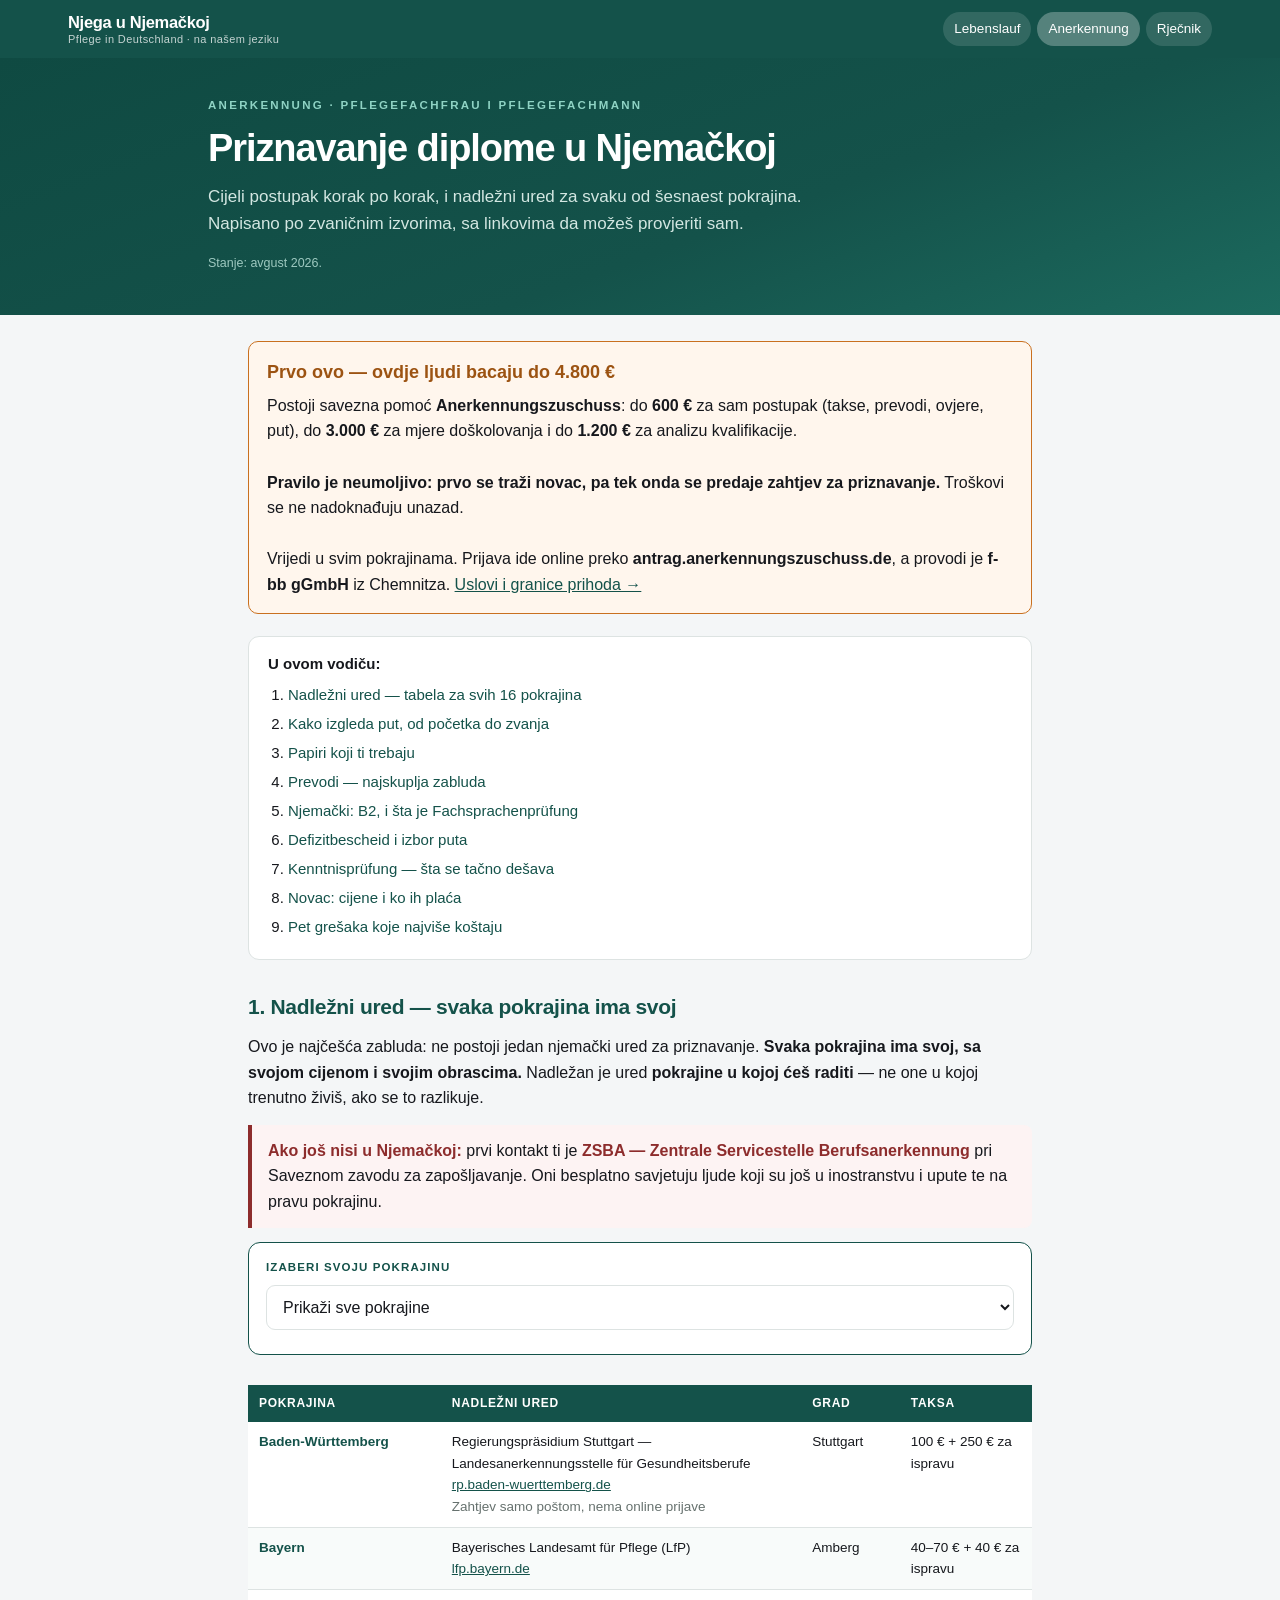
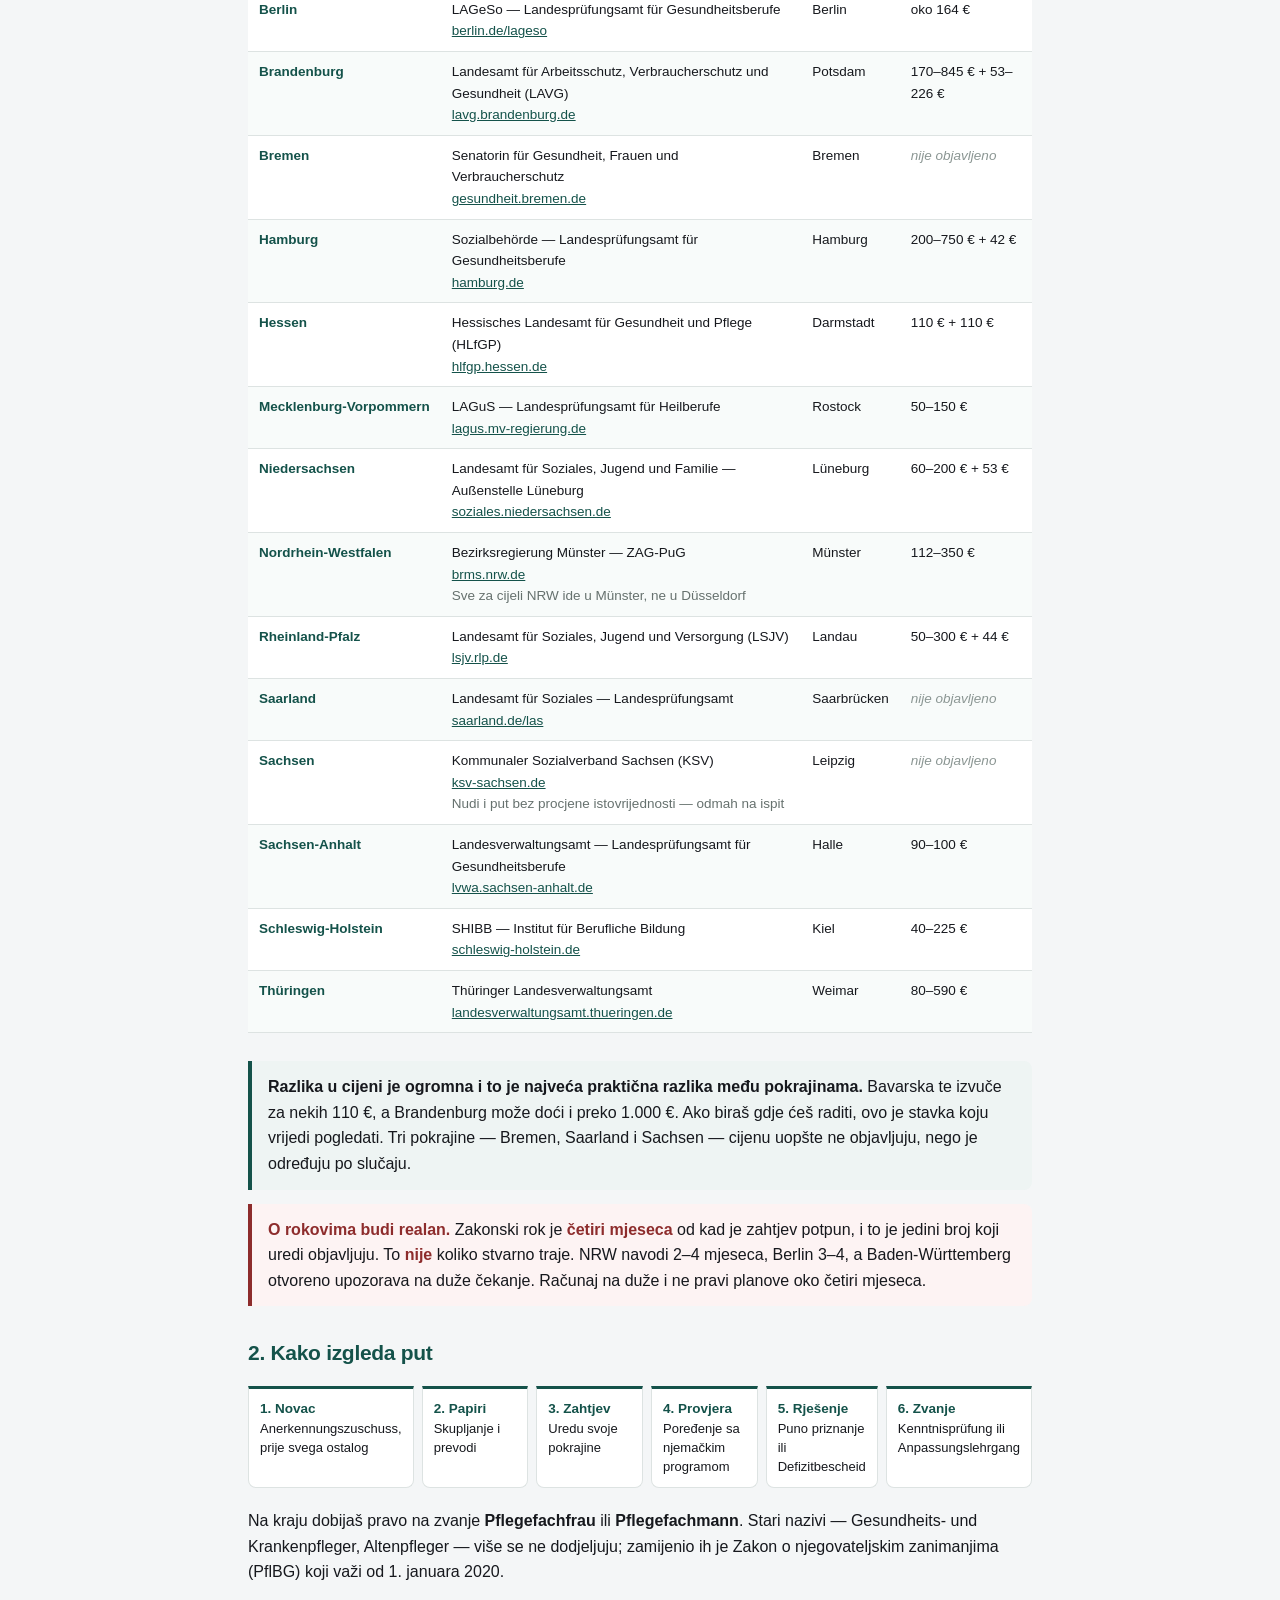
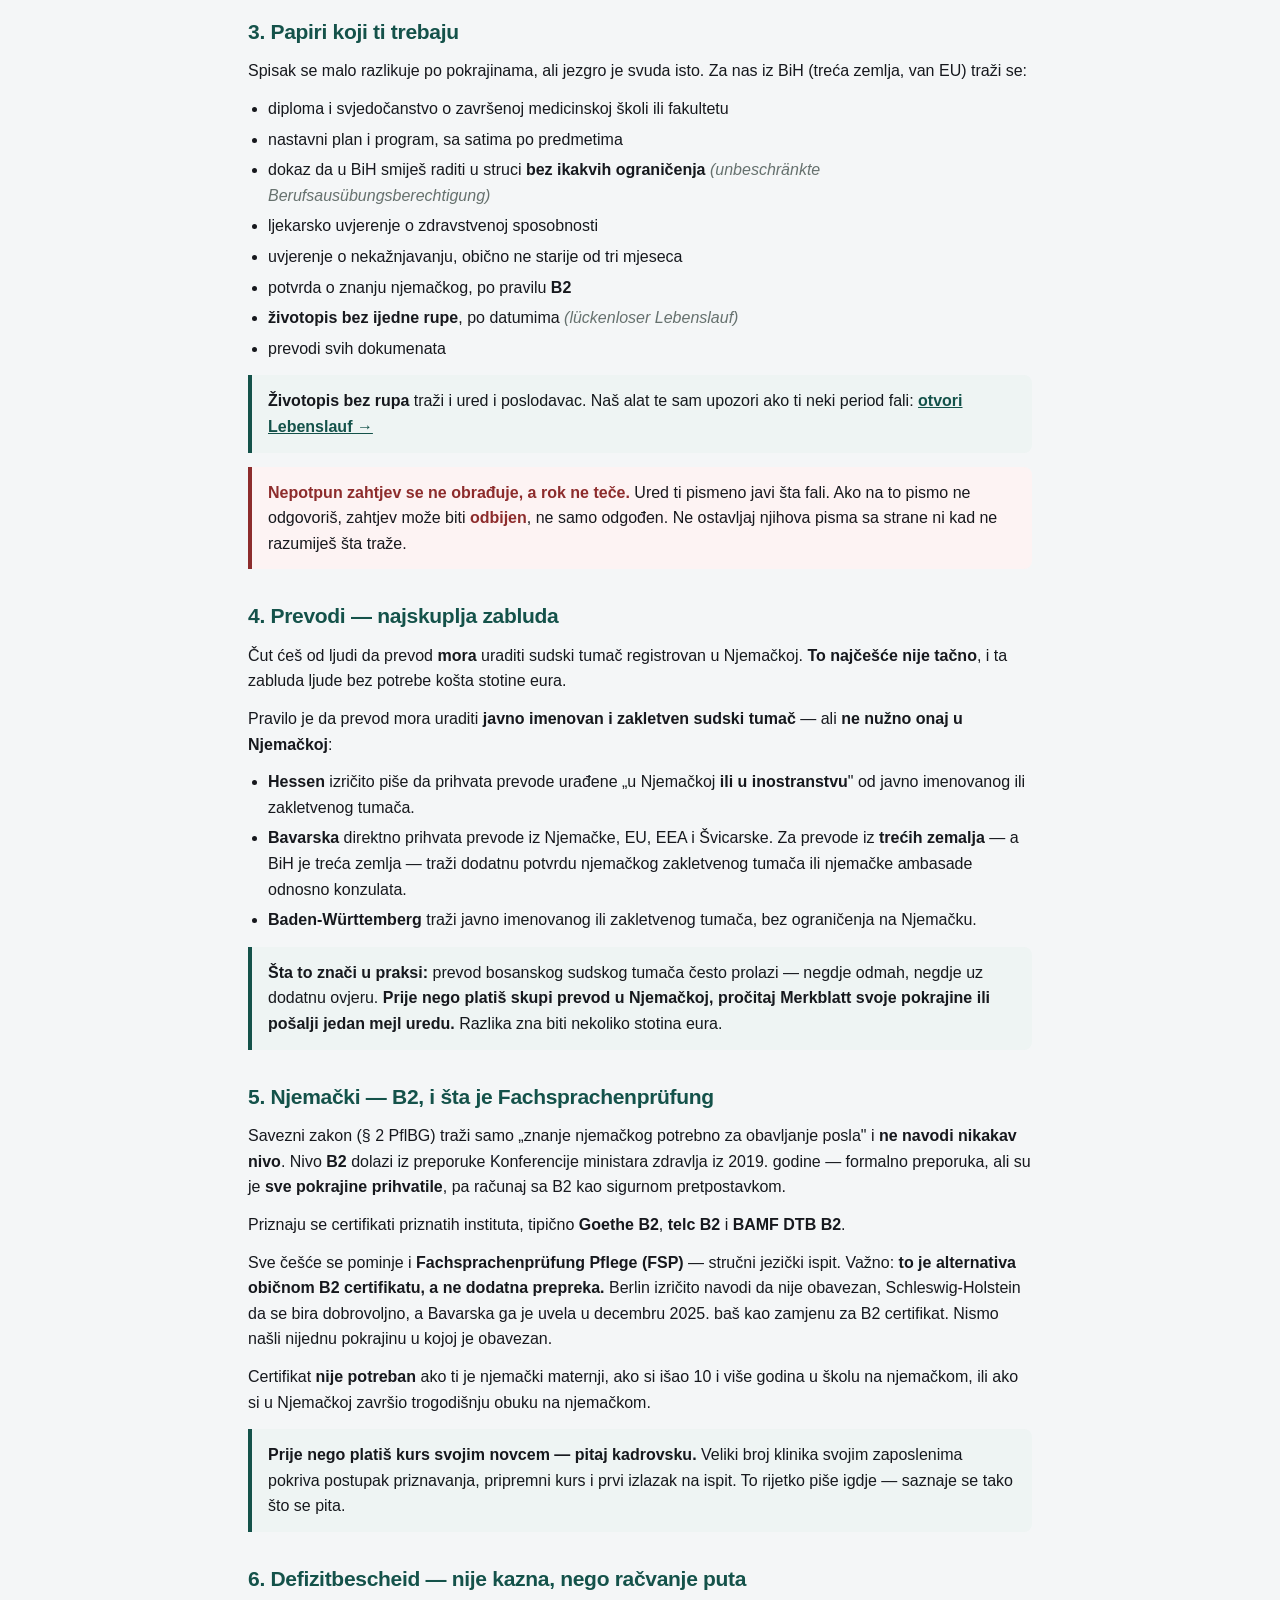
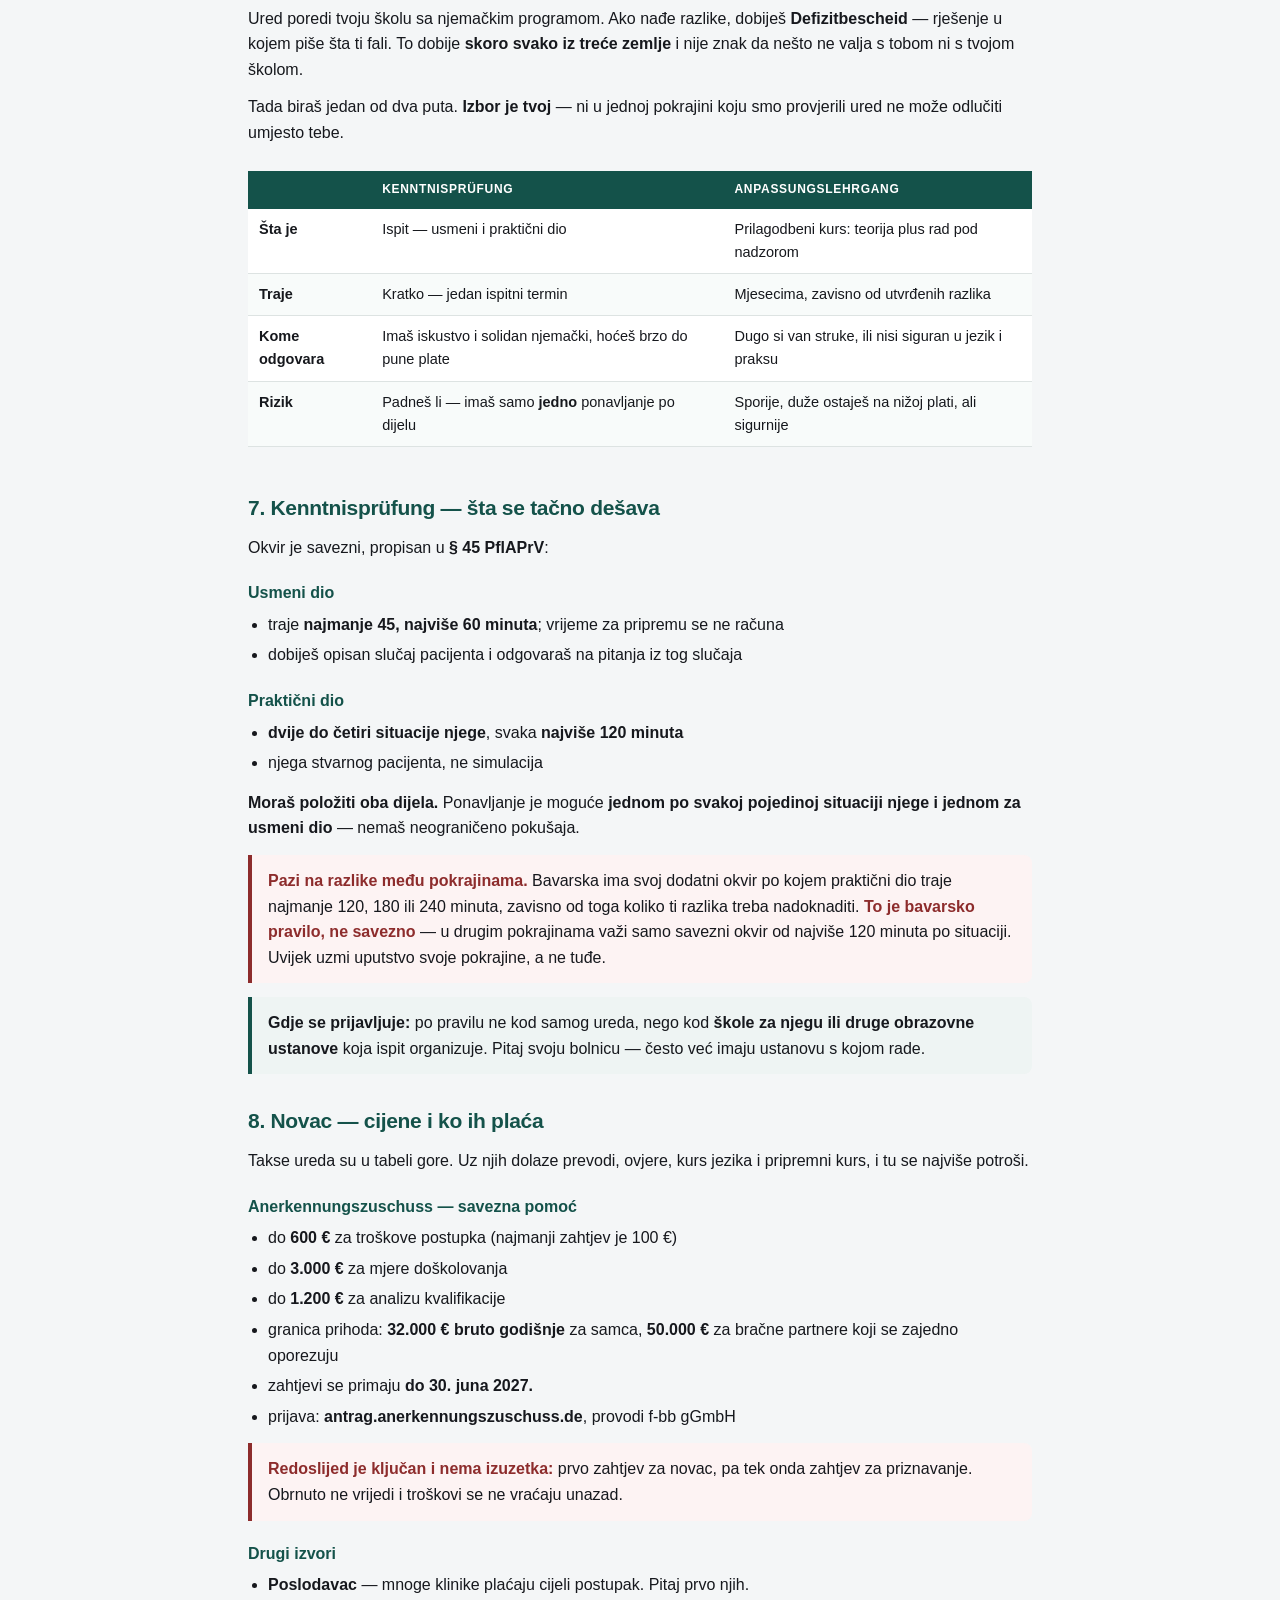
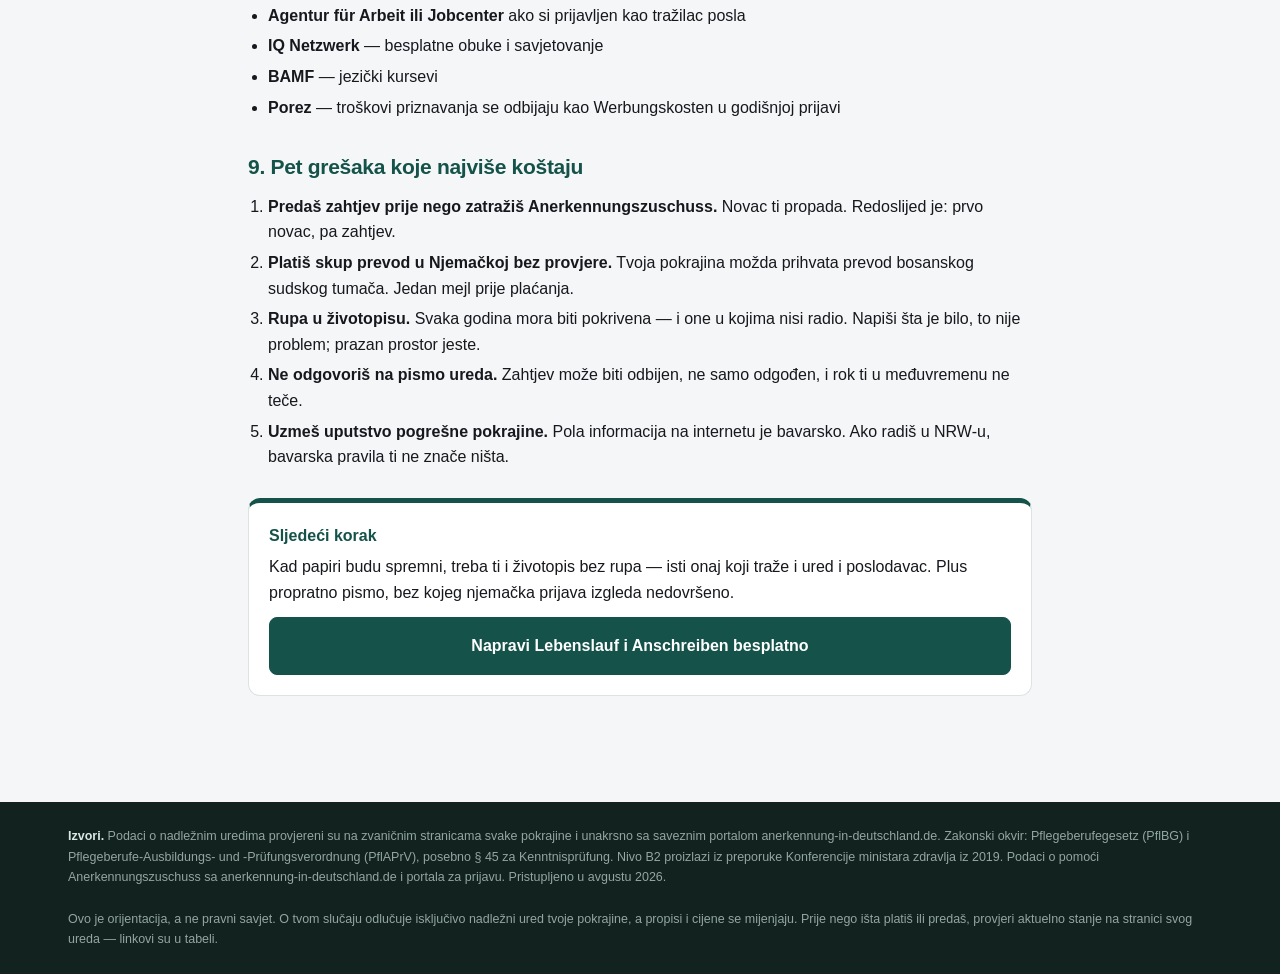
==== commit 6a3dfe00: "Add files via upload" ====
--- a/anerkennung.html
+++ b/anerkennung.html
@@ -52,7 +52,7 @@
 
 <nav class="nav"><div class="in">
   <a class="logo" href="index.html">Njega u Njemačkoj<small>Pflege in Deutschland · na našem jeziku</small></a>
-  <div class="links"><a href="lebenslauf.html">Lebenslauf</a><a href="anerkennung.html" class="on">Anerkennung</a></div>
+  <div class="links"><a href="lebenslauf.html">Lebenslauf</a><a href="anerkennung.html" class="on">Anerkennung</a><a href="rjecnik.html">Rječnik</a></div>
 </div></nav>
 
 <div class="lead"><div class="in">
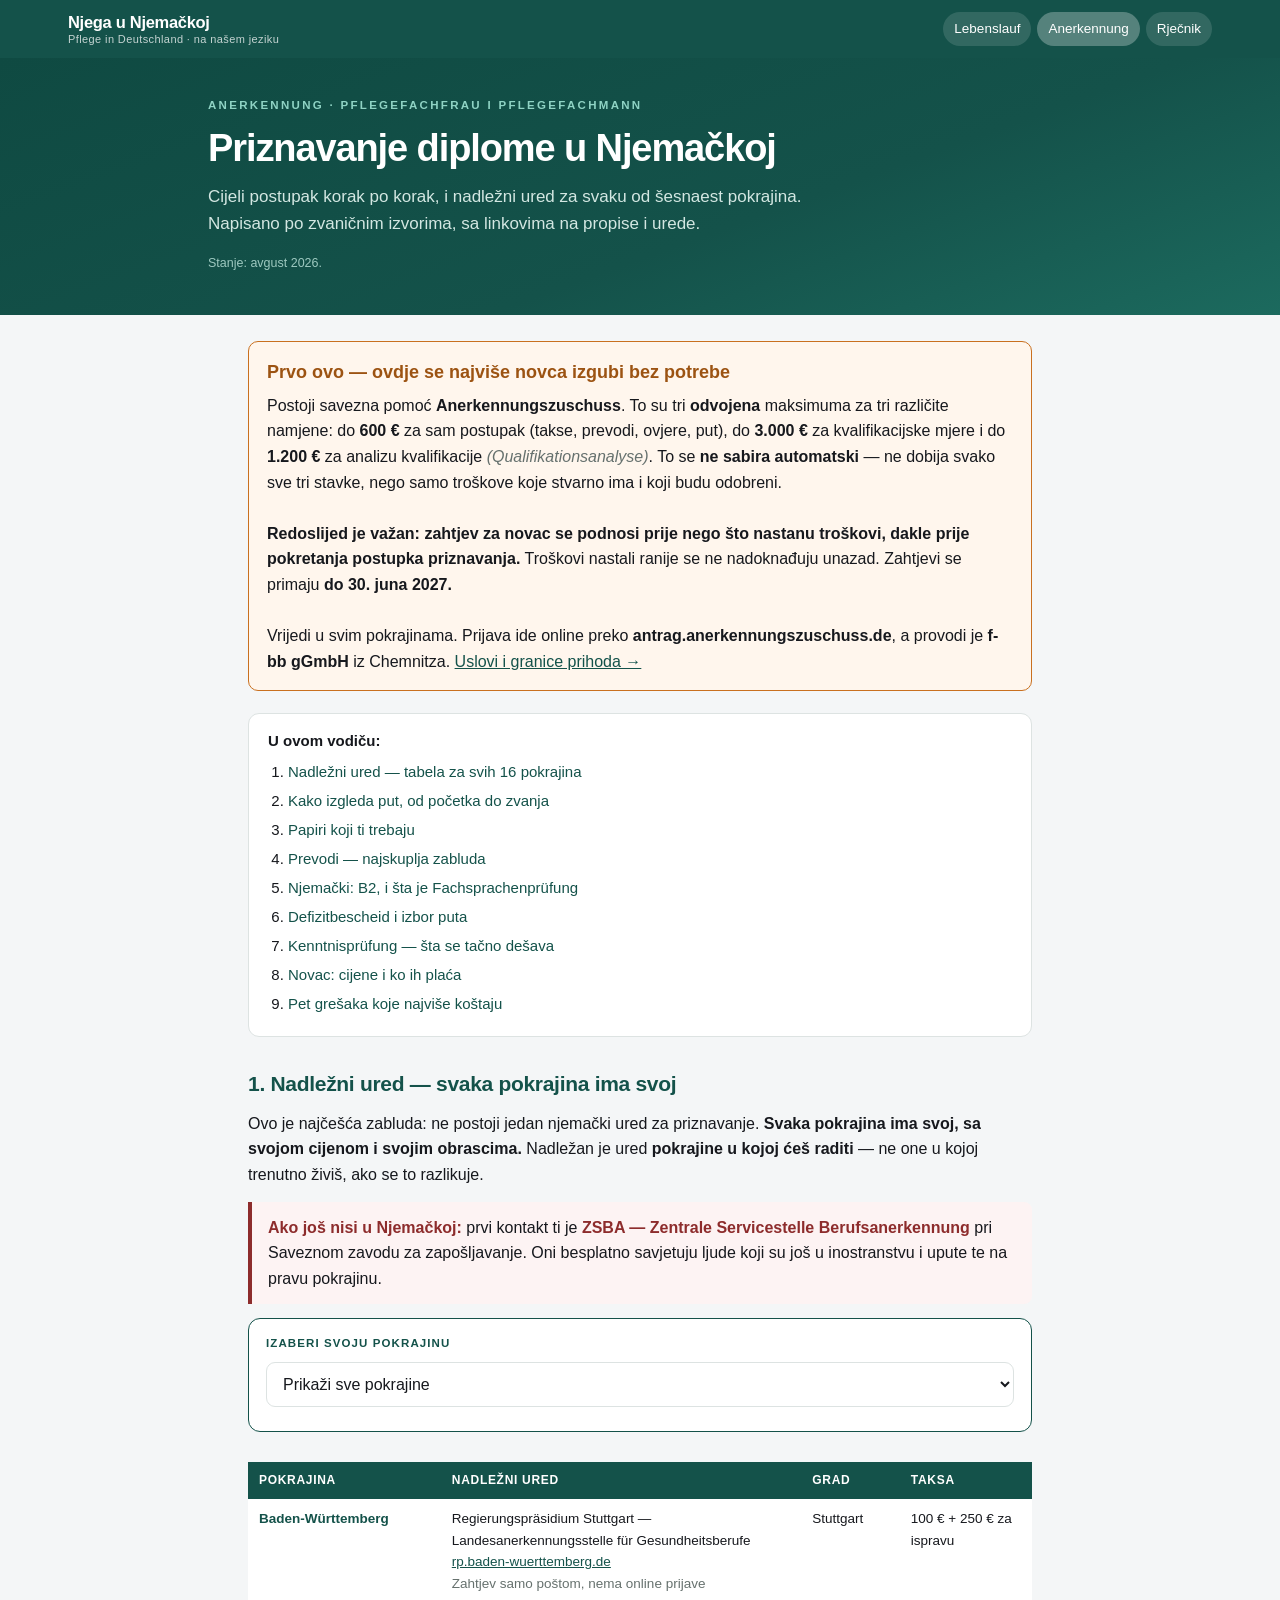
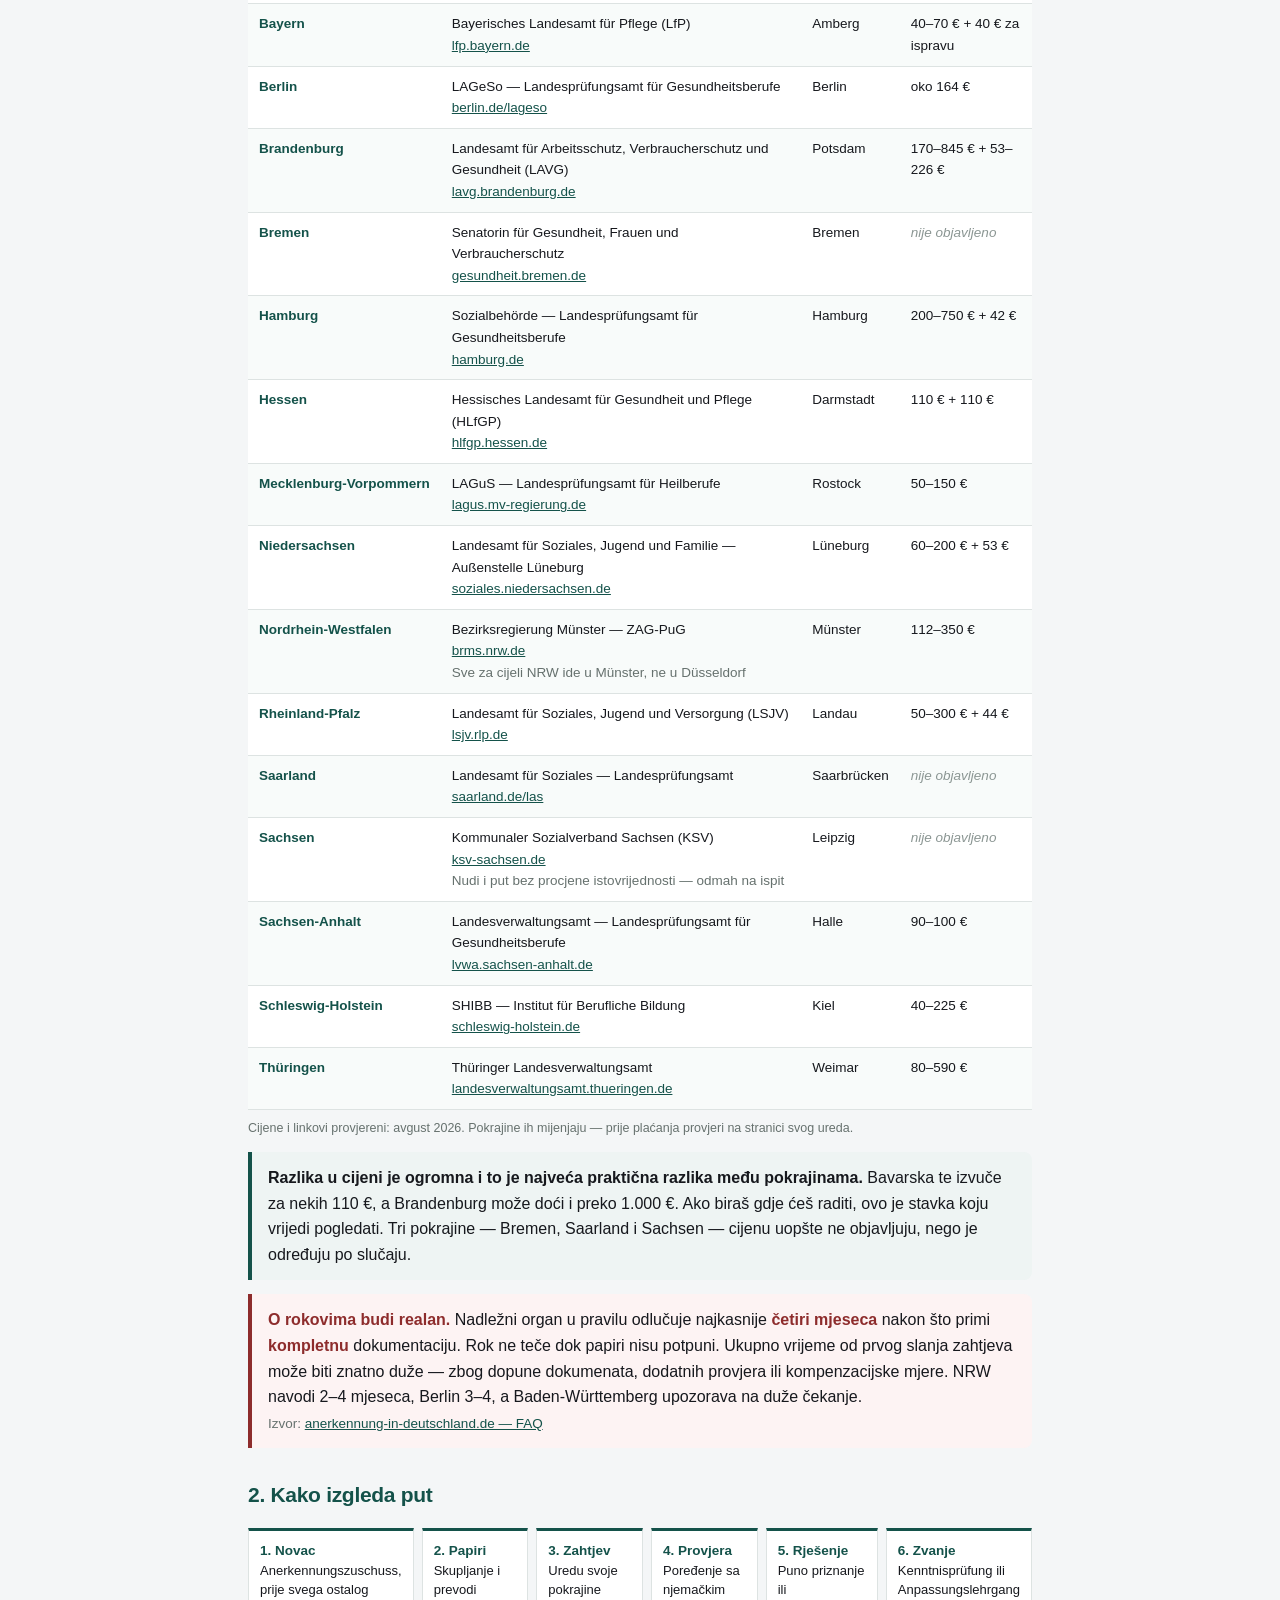
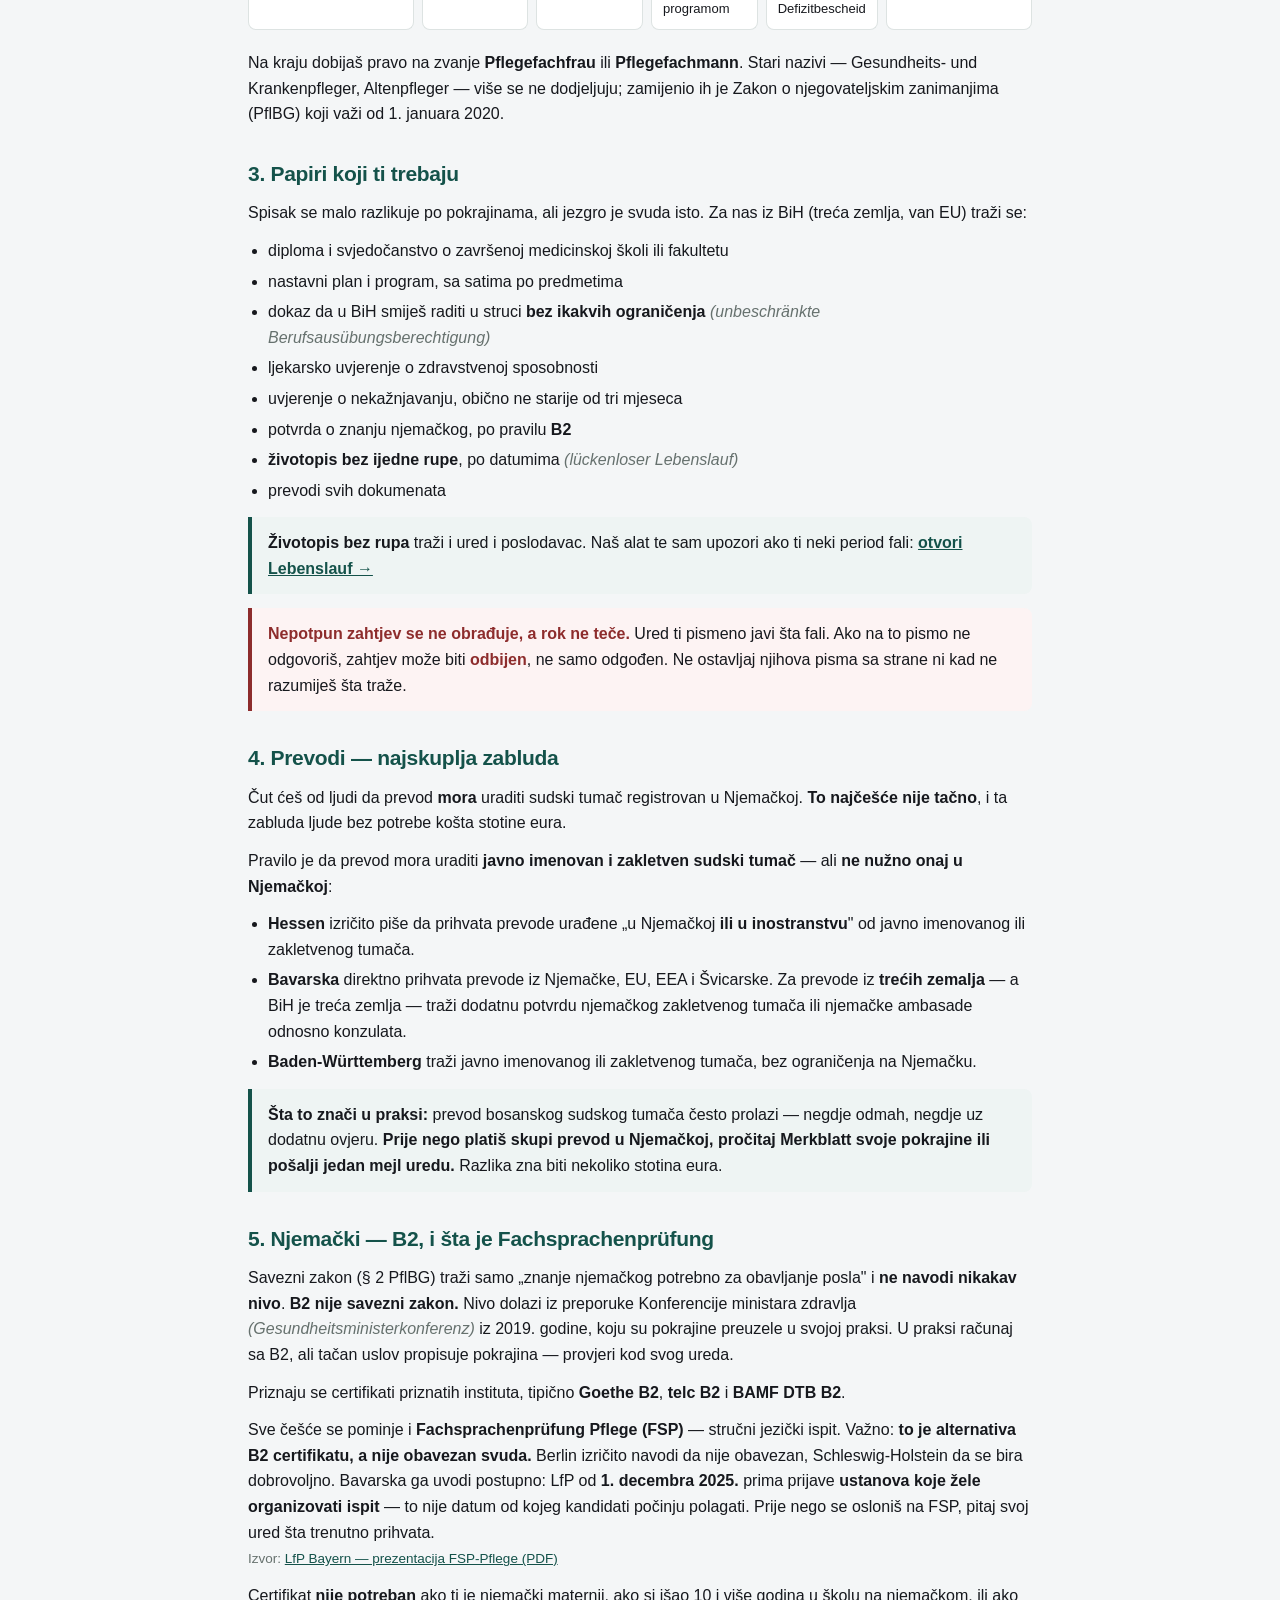
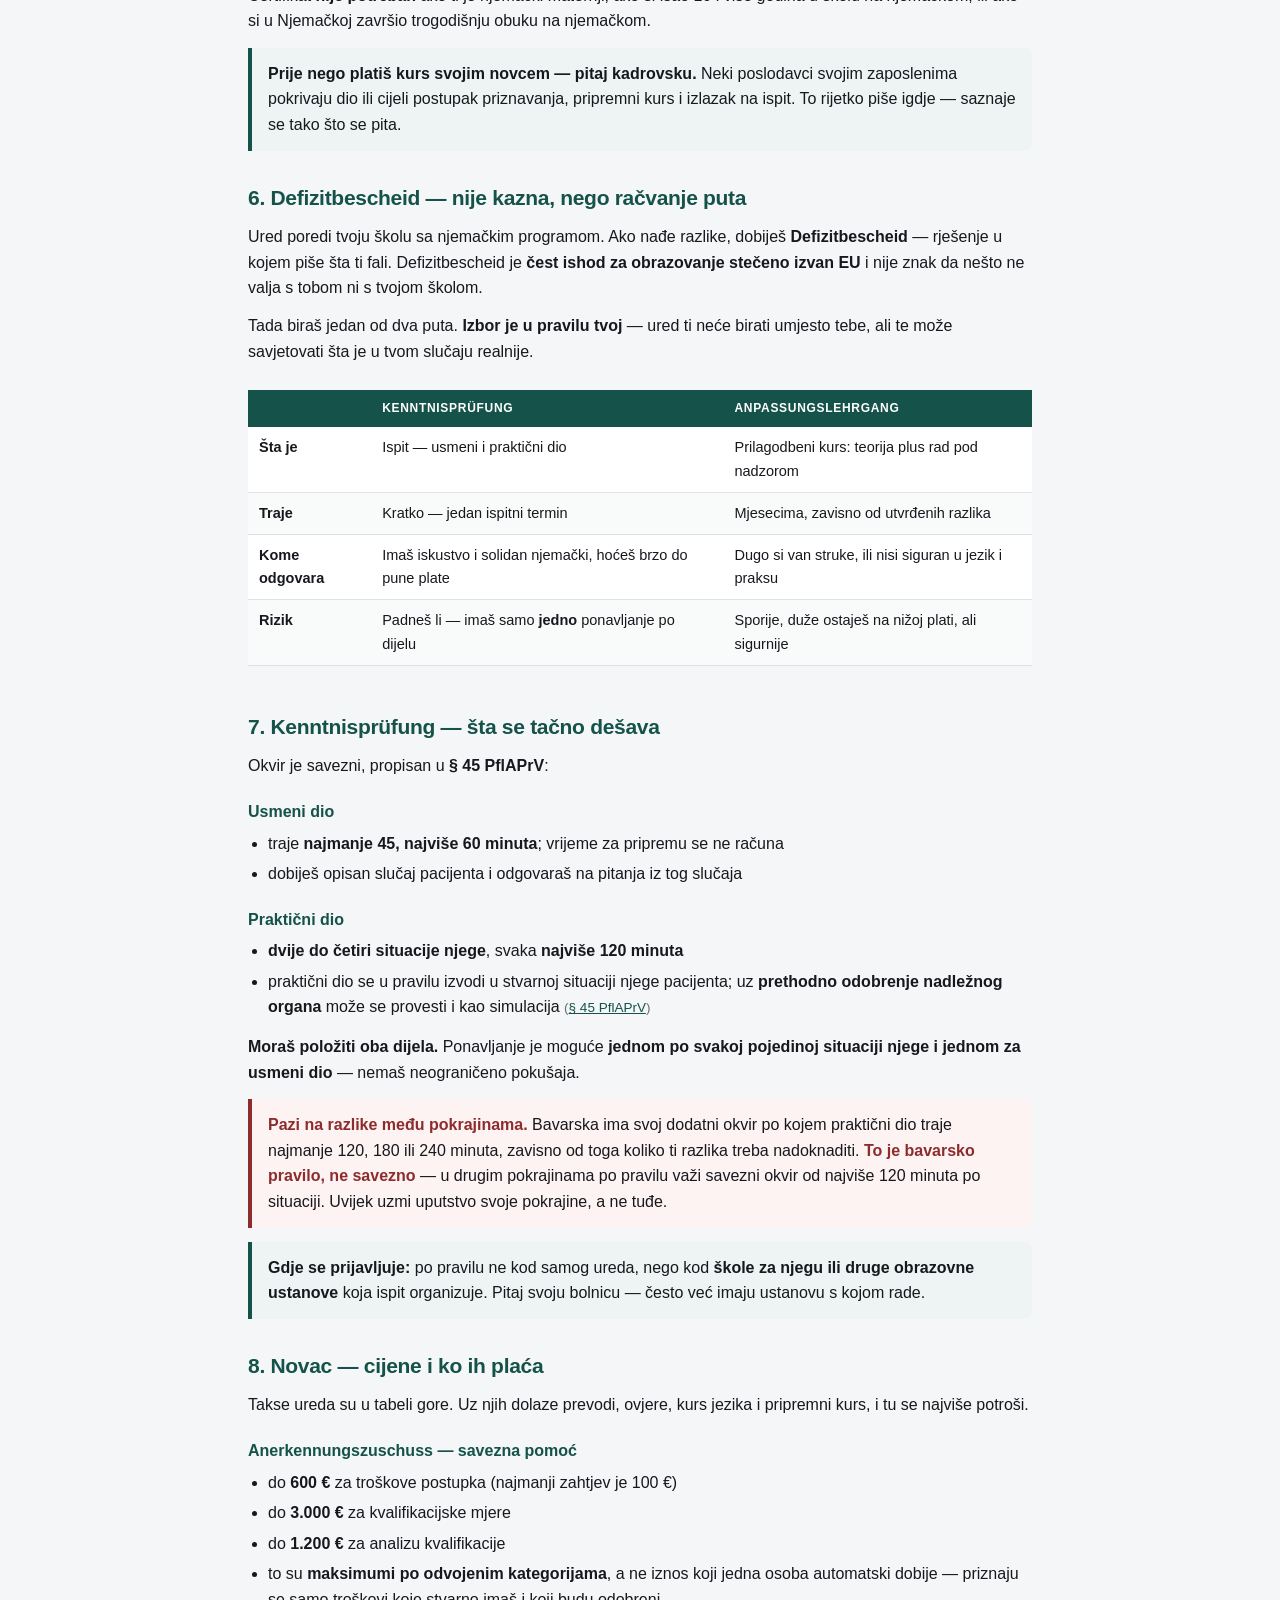
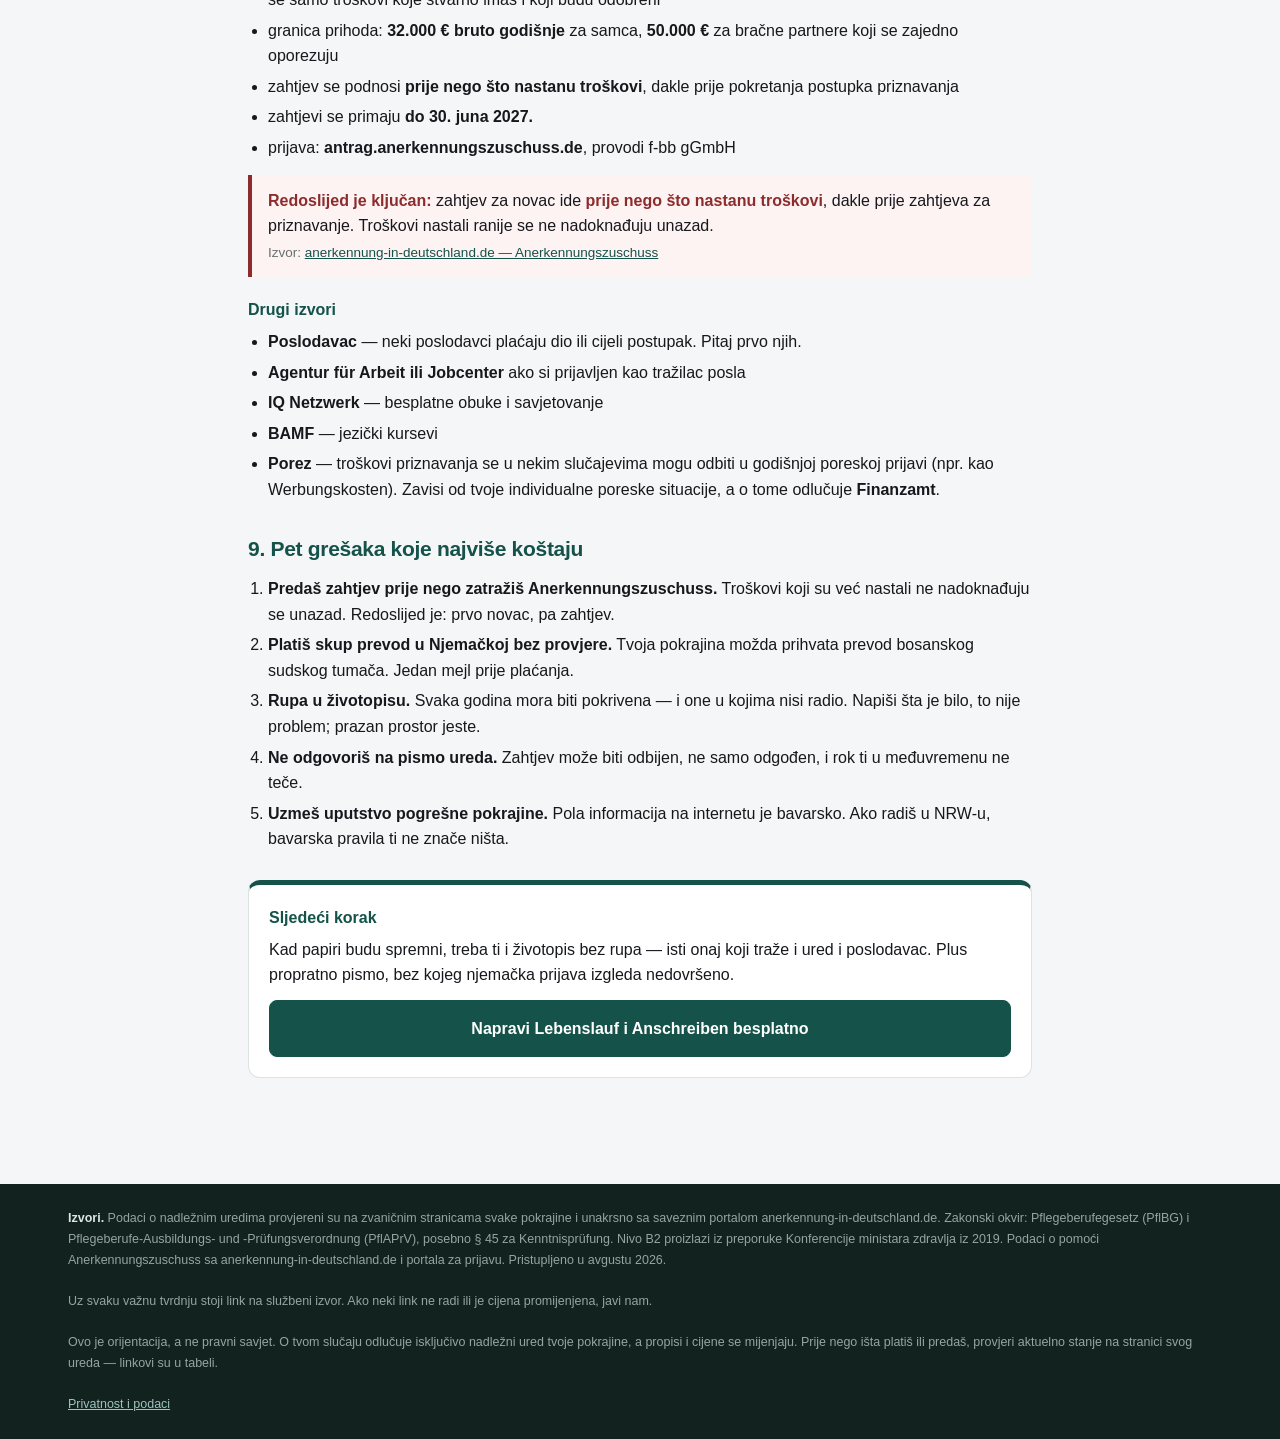
==== commit 5f68cd6b: "Add files via upload" ====
--- a/anerkennung.html
+++ b/anerkennung.html
@@ -4,7 +4,7 @@
 <meta charset="utf-8">
 <meta name="viewport" content="width=device-width, initial-scale=1">
 <title>Priznavanje diplome medicinske sestre u Njemačkoj — vodič za svih 16 pokrajina</title>
-<meta name="description" content="Anerkennung za Pflegefachfrau i Pflegefachmann: nadležni ured, cijena i rok za svaku njemačku pokrajinu. B2, Kenntnisprüfung, prevodi i do 4.800 € državne pomoći. Na našem jeziku, sa izvorima.">
+<meta name="description" content="Anerkennung za Pflegefachfrau i Pflegefachmann: nadležni ured, cijena i rok za svaku njemačku pokrajinu. B2, Kenntnisprüfung, prevodi i savezna pomoć Anerkennungszuschuss. Na našem jeziku, sa izvorima.">
 <link rel="stylesheet" href="style.css">
 <style>
 .lead{background:linear-gradient(160deg,#0f4a42,#14524a 60%,#1c6a5e);color:#fff}
@@ -49,6 +49,7 @@
 </style>
 </head>
 <body>
+<a class="skip" href="#glavni">Preskoči na sadržaj</a>
 
 <nav class="nav"><div class="in">
   <a class="logo" href="index.html">Njega u Njemačkoj<small>Pflege in Deutschland · na našem jeziku</small></a>
@@ -59,19 +60,22 @@
   <div class="kick">Anerkennung · Pflegefachfrau i Pflegefachmann</div>
   <h1>Priznavanje diplome u Njemačkoj</h1>
   <p>Cijeli postupak korak po korak, i nadležni ured za svaku od šesnaest
-  pokrajina. Napisano po zvaničnim izvorima, sa linkovima da možeš provjeriti sam.</p>
+  pokrajina. Napisano po zvaničnim izvorima, sa linkovima na propise i urede.</p>
   <div class="upd">Stanje: avgust 2026.</div>
 </div></div>
 
-<div class="page">
+<div class="page" id="glavni" tabindex="-1">
 
 <div class="alert">
-  <div class="h">Prvo ovo — ovdje ljudi bacaju do 4.800 €</div>
-  Postoji savezna pomoć <b>Anerkennungszuschuss</b>: do <b>600 €</b> za sam postupak
-  (takse, prevodi, ovjere, put), do <b>3.000 €</b> za mjere doškolovanja i do
-  <b>1.200 €</b> za analizu kvalifikacije.<br><br>
-  <b>Pravilo je neumoljivo: prvo se traži novac, pa tek onda se predaje zahtjev
-  za priznavanje.</b> Troškovi se ne nadoknađuju unazad.<br><br>
+  <div class="h">Prvo ovo — ovdje se najviše novca izgubi bez potrebe</div>
+  Postoji savezna pomoć <b>Anerkennungszuschuss</b>. To su tri <b>odvojena</b> maksimuma
+  za tri različite namjene: do <b>600 €</b> za sam postupak (takse, prevodi, ovjere, put),
+  do <b>3.000 €</b> za kvalifikacijske mjere i do <b>1.200 €</b> za analizu kvalifikacije
+  <span class="de">(Qualifikationsanalyse)</span>. To se <b>ne sabira automatski</b> —
+  ne dobija svako sve tri stavke, nego samo troškove koje stvarno ima i koji budu odobreni.<br><br>
+  <b>Redoslijed je važan: zahtjev za novac se podnosi prije nego što nastanu troškovi,
+  dakle prije pokretanja postupka priznavanja.</b> Troškovi nastali ranije se ne
+  nadoknađuju unazad. Zahtjevi se primaju <b>do 30. juna 2027.</b><br><br>
   Vrijedi u svim pokrajinama. Prijava ide online preko
   <b>antrag.anerkennungszuschuss.de</b>, a provodi je <b>f-bb gGmbH</b> iz Chemnitza.
   <a href="#novac">Uslovi i granice prihoda &rarr;</a>
@@ -114,72 +118,74 @@
 <tbody>
 <tr data-l="Baden-Württemberg"><td>Baden-Württemberg</td>
   <td>Regierungspräsidium Stuttgart — Landesanerkennungsstelle für Gesundheitsberufe<br>
-      <a href="https://rp.baden-wuerttemberg.de/themen/bildung/ausbildung/seiten/gesundheitsberufe-ausland/de/">rp.baden-wuerttemberg.de</a><br>
+      <a href="https://rp.baden-wuerttemberg.de/themen/bildung/ausbildung/seiten/gesundheitsberufe-ausland/de/" target="_blank" rel="noopener">rp.baden-wuerttemberg.de</a><br>
       <span class="small">Zahtjev samo poštom, nema online prijave</span></td>
   <td>Stuttgart</td><td>100 € + 250 € za ispravu</td></tr>
 <tr data-l="Bayern"><td>Bayern</td>
   <td>Bayerisches Landesamt für Pflege (LfP)<br>
-      <a href="https://www.lfp.bayern.de/anerkennung/pflegefachkraft/">lfp.bayern.de</a></td>
+      <a href="https://www.lfp.bayern.de/anerkennung/pflegefachkraft/" target="_blank" rel="noopener">lfp.bayern.de</a></td>
   <td>Amberg</td><td>40–70 € + 40 € za ispravu</td></tr>
 <tr data-l="Berlin"><td>Berlin</td>
   <td>LAGeSo — Landesprüfungsamt für Gesundheitsberufe<br>
-      <a href="https://www.berlin.de/lageso/gesundheit/berufe-im-gesundheitswesen/">berlin.de/lageso</a></td>
+      <a href="https://www.berlin.de/lageso/gesundheit/berufe-im-gesundheitswesen/" target="_blank" rel="noopener">berlin.de/lageso</a></td>
   <td>Berlin</td><td>oko 164 €</td></tr>
 <tr data-l="Brandenburg"><td>Brandenburg</td>
   <td>Landesamt für Arbeitsschutz, Verbraucherschutz und Gesundheit (LAVG)<br>
-      <a href="https://lavg.brandenburg.de/lavg/de/gesundheit/gesundheitsfachberufe/anerkennung-auslaendischer-ausbildung/">lavg.brandenburg.de</a></td>
+      <a href="https://lavg.brandenburg.de/lavg/de/gesundheit/gesundheitsfachberufe/anerkennung-auslaendischer-ausbildung/" target="_blank" rel="noopener">lavg.brandenburg.de</a></td>
   <td>Potsdam</td><td>170–845 € + 53–226 €</td></tr>
 <tr data-l="Bremen"><td>Bremen</td>
   <td>Senatorin für Gesundheit, Frauen und Verbraucherschutz<br>
-      <a href="https://www.gesundheit.bremen.de/gesundheit/berufe-im-gesundheitswesen/anerkennung-auslaendischer-diplome-in-gesundheitsfachberufen-46172">gesundheit.bremen.de</a></td>
+      <a href="https://www.gesundheit.bremen.de/gesundheit/berufe-im-gesundheitswesen/anerkennung-auslaendischer-diplome-in-gesundheitsfachberufen-46172" target="_blank" rel="noopener">gesundheit.bremen.de</a></td>
   <td>Bremen</td><td class="na">nije objavljeno</td></tr>
 <tr data-l="Hamburg"><td>Hamburg</td>
   <td>Sozialbehörde — Landesprüfungsamt für Gesundheitsberufe<br>
-      <a href="https://www.hamburg.de/politik-und-verwaltung/behoerden/sozialbehoerde/einrichtungen/lpa">hamburg.de</a></td>
+      <a href="https://www.hamburg.de/politik-und-verwaltung/behoerden/sozialbehoerde/einrichtungen/lpa" target="_blank" rel="noopener">hamburg.de</a></td>
   <td>Hamburg</td><td>200–750 € + 42 €</td></tr>
 <tr data-l="Hessen"><td>Hessen</td>
   <td>Hessisches Landesamt für Gesundheit und Pflege (HLfGP)<br>
-      <a href="https://hlfgp.hessen.de/pflegefachberufe/auslaendische-abschluesse-pflege-antrag-und-anerkennungsverfahren">hlfgp.hessen.de</a></td>
+      <a href="https://hlfgp.hessen.de/pflegefachberufe/auslaendische-abschluesse-pflege-antrag-und-anerkennungsverfahren" target="_blank" rel="noopener">hlfgp.hessen.de</a></td>
   <td>Darmstadt</td><td>110 € + 110 €</td></tr>
 <tr data-l="Mecklenburg-Vorpommern"><td>Mecklenburg-Vorpommern</td>
   <td>LAGuS — Landesprüfungsamt für Heilberufe<br>
-      <a href="https://www.lagus.mv-regierung.de/LPH/Auslaendische-Bildungsabschluesse/">lagus.mv-regierung.de</a></td>
+      <a href="https://www.lagus.mv-regierung.de/LPH/Auslaendische-Bildungsabschluesse/" target="_blank" rel="noopener">lagus.mv-regierung.de</a></td>
   <td>Rostock</td><td>50–150 €</td></tr>
 <tr data-l="Niedersachsen"><td>Niedersachsen</td>
   <td>Landesamt für Soziales, Jugend und Familie — Außenstelle Lüneburg<br>
-      <a href="https://soziales.niedersachsen.de/startseite/soziales_amp_gesundheit/gesundheit_und_pflege/nichtarztliche_heilberufe/anerkennungsverfahren_von_im_ausland_abgeschlossenen_ausbildungen/anerkennungsverfahren-von-auslandischen-gesundheitsfachberufen-101995.html">soziales.niedersachsen.de</a></td>
+      <a href="https://soziales.niedersachsen.de/startseite/soziales_amp_gesundheit/gesundheit_und_pflege/nichtarztliche_heilberufe/anerkennungsverfahren_von_im_ausland_abgeschlossenen_ausbildungen/anerkennungsverfahren-von-auslandischen-gesundheitsfachberufen-101995.html" target="_blank" rel="noopener">soziales.niedersachsen.de</a></td>
   <td>Lüneburg</td><td>60–200 € + 53 €</td></tr>
 <tr data-l="Nordrhein-Westfalen"><td>Nordrhein-Westfalen</td>
   <td>Bezirksregierung Münster — ZAG-PuG<br>
-      <a href="https://www.brms.nrw.de/themen/gesundheit-und-soziales/zentrale-anerkennungsstelle-fuer-gesundheitsberufe/zag-pug">brms.nrw.de</a><br>
+      <a href="https://www.brms.nrw.de/themen/gesundheit-und-soziales/zentrale-anerkennungsstelle-fuer-gesundheitsberufe/zag-pug" target="_blank" rel="noopener">brms.nrw.de</a><br>
       <span class="small">Sve za cijeli NRW ide u Münster, ne u Düsseldorf</span></td>
   <td>Münster</td><td>112–350 €</td></tr>
 <tr data-l="Rheinland-Pfalz"><td>Rheinland-Pfalz</td>
   <td>Landesamt für Soziales, Jugend und Versorgung (LSJV)<br>
-      <a href="https://lsjv.rlp.de/themen/gesundheit/gesundheitsberufe/nichtakademische-heilberufe">lsjv.rlp.de</a></td>
+      <a href="https://lsjv.rlp.de/themen/gesundheit/gesundheitsberufe/nichtakademische-heilberufe" target="_blank" rel="noopener">lsjv.rlp.de</a></td>
   <td>Landau</td><td>50–300 € + 44 €</td></tr>
 <tr data-l="Saarland"><td>Saarland</td>
   <td>Landesamt für Soziales — Landesprüfungsamt<br>
-      <a href="https://www.saarland.de/las/DE/themen/gesundheitsberufe/gesundheitsberufe">saarland.de/las</a></td>
+      <a href="https://www.saarland.de/las/DE/themen/gesundheitsberufe/gesundheitsberufe" target="_blank" rel="noopener">saarland.de/las</a></td>
   <td>Saarbrücken</td><td class="na">nije objavljeno</td></tr>
 <tr data-l="Sachsen"><td>Sachsen</td>
   <td>Kommunaler Sozialverband Sachsen (KSV)<br>
-      <a href="https://www.ksv-sachsen.de/auslaendische-Berufsqualifikationen.html">ksv-sachsen.de</a><br>
+      <a href="https://www.ksv-sachsen.de/auslaendische-Berufsqualifikationen.html" target="_blank" rel="noopener">ksv-sachsen.de</a><br>
       <span class="small">Nudi i put bez procjene istovrijednosti — odmah na ispit</span></td>
   <td>Leipzig</td><td class="na">nije objavljeno</td></tr>
 <tr data-l="Sachsen-Anhalt"><td>Sachsen-Anhalt</td>
   <td>Landesverwaltungsamt — Landesprüfungsamt für Gesundheitsberufe<br>
-      <a href="https://lvwa.sachsen-anhalt.de/das-lvwa/landespruefungsamt-fuer-gesundheitsberufe">lvwa.sachsen-anhalt.de</a></td>
+      <a href="https://lvwa.sachsen-anhalt.de/das-lvwa/landespruefungsamt-fuer-gesundheitsberufe" target="_blank" rel="noopener">lvwa.sachsen-anhalt.de</a></td>
   <td>Halle</td><td>90–100 €</td></tr>
 <tr data-l="Schleswig-Holstein"><td>Schleswig-Holstein</td>
   <td>SHIBB — Institut für Berufliche Bildung<br>
-      <a href="https://www.schleswig-holstein.de/DE/landesregierung/ministerien-behoerden/SHIBB/Themen/Themenfelder/Gesundheitsfachberufe/Gesundheitsberufe_node">schleswig-holstein.de</a></td>
+      <a href="https://www.schleswig-holstein.de/DE/landesregierung/ministerien-behoerden/SHIBB/Themen/Themenfelder/Gesundheitsfachberufe/Gesundheitsberufe_node" target="_blank" rel="noopener">schleswig-holstein.de</a></td>
   <td>Kiel</td><td>40–225 €</td></tr>
 <tr data-l="Thüringen"><td>Thüringen</td>
   <td>Thüringer Landesverwaltungsamt<br>
-      <a href="https://landesverwaltungsamt.thueringen.de/migration/anerkennung-auslaendischer-berufsabschluesse-in-gesundheits-und-sozialberufen/">landesverwaltungsamt.thueringen.de</a></td>
+      <a href="https://landesverwaltungsamt.thueringen.de/migration/anerkennung-auslaendischer-berufsabschluesse-in-gesundheits-und-sozialberufen/" target="_blank" rel="noopener">landesverwaltungsamt.thueringen.de</a></td>
   <td>Weimar</td><td>80–590 €</td></tr>
 </tbody></table></div>
+<p class="src">Cijene i linkovi provjereni: avgust 2026. Pokrajine ih mijenjaju — prije
+plaćanja provjeri na stranici svog ureda.</p>
 
 <div class="tip"><b>Razlika u cijeni je ogromna i to je najveća praktična razlika
 među pokrajinama.</b> Bavarska te izvuče za nekih 110 €, a Brandenburg može doći
@@ -187,11 +193,13 @@
 Tri pokrajine — Bremen, Saarland i Sachsen — cijenu uopšte ne objavljuju, nego je
 određuju po slučaju.</div>
 
-<div class="warnbox"><b>O rokovima budi realan.</b> Zakonski rok je <b>četiri
-mjeseca</b> od kad je zahtjev potpun, i to je jedini broj koji uredi objavljuju.
-To <b>nije</b> koliko stvarno traje. NRW navodi 2–4 mjeseca, Berlin 3–4, a
-Baden-Württemberg otvoreno upozorava na duže čekanje. Računaj na duže i ne pravi
-planove oko četiri mjeseca.</div>
+<div class="warnbox"><b>O rokovima budi realan.</b> Nadležni organ u pravilu odlučuje
+najkasnije <b>četiri mjeseca</b> nakon što primi <b>kompletnu</b> dokumentaciju. Rok ne
+teče dok papiri nisu potpuni. Ukupno vrijeme od prvog slanja zahtjeva može biti znatno
+duže — zbog dopune dokumenata, dodatnih provjera ili kompenzacijske mjere. NRW navodi
+2–4 mjeseca, Berlin 3–4, a Baden-Württemberg upozorava na duže čekanje.<br>
+<span class="small">Izvor: <a href="https://www.anerkennung-in-deutschland.de/html/de/faq.php"
+target="_blank" rel="noopener">anerkennung-in-deutschland.de — FAQ</a></span></div>
 
 <h2 id="put">2. Kako izgleda put</h2>
 <div class="flow">
@@ -253,29 +261,34 @@
 
 <h2 id="jezik">5. Njemački — B2, i šta je Fachsprachenprüfung</h2>
 <p>Savezni zakon (§ 2 PflBG) traži samo „znanje njemačkog potrebno za obavljanje
-posla" i <b>ne navodi nikakav nivo</b>. Nivo <b>B2</b> dolazi iz preporuke
-Konferencije ministara zdravlja iz 2019. godine — formalno preporuka, ali su je
-<b>sve pokrajine prihvatile</b>, pa računaj sa B2 kao sigurnom pretpostavkom.</p>
+posla" i <b>ne navodi nikakav nivo</b>. <b>B2 nije savezni zakon.</b> Nivo dolazi iz
+preporuke Konferencije ministara zdravlja <span class="de">(Gesundheitsministerkonferenz)</span>
+iz 2019. godine, koju su pokrajine preuzele u svojoj praksi. U praksi računaj sa B2, ali
+tačan uslov propisuje pokrajina — provjeri kod svog ureda.</p>
 <p>Priznaju se certifikati priznatih instituta, tipično <b>Goethe B2</b>,
 <b>telc B2</b> i <b>BAMF DTB B2</b>.</p>
 <p>Sve češće se pominje i <b>Fachsprachenprüfung Pflege (FSP)</b> — stručni jezički
-ispit. Važno: <b>to je alternativa običnom B2 certifikatu, a ne dodatna prepreka.</b>
-Berlin izričito navodi da nije obavezan, Schleswig-Holstein da se bira dobrovoljno,
-a Bavarska ga je uvela u decembru 2025. baš kao zamjenu za B2 certifikat. Nismo
-našli nijednu pokrajinu u kojoj je obavezan.</p>
+ispit. Važno: <b>to je alternativa B2 certifikatu, a nije obavezan svuda.</b>
+Berlin izričito navodi da nije obavezan, Schleswig-Holstein da se bira dobrovoljno.
+Bavarska ga uvodi postupno: LfP od <b>1. decembra 2025.</b> prima prijave <b>ustanova
+koje žele organizovati ispit</b> — to nije datum od kojeg kandidati počinju polagati.
+Prije nego se osloniš na FSP, pitaj svoj ured šta trenutno prihvata.<br>
+<span class="small">Izvor: <a href="https://www.lfp.bayern.de/wp-content/uploads/2025/08/Praesentation_FSP-Pflege.pdf"
+target="_blank" rel="noopener">LfP Bayern — prezentacija FSP-Pflege (PDF)</a></span></p>
 <p>Certifikat <b>nije potreban</b> ako ti je njemački maternji, ako si išao 10 i
 više godina u školu na njemačkom, ili ako si u Njemačkoj završio trogodišnju obuku
 na njemačkom.</p>
 <div class="tip"><b>Prije nego platiš kurs svojim novcem — pitaj kadrovsku.</b>
-Veliki broj klinika svojim zaposlenima pokriva postupak priznavanja, pripremni kurs
-i prvi izlazak na ispit. To rijetko piše igdje — saznaje se tako što se pita.</div>
+Neki poslodavci svojim zaposlenima pokrivaju dio ili cijeli postupak priznavanja,
+pripremni kurs i izlazak na ispit. To rijetko piše igdje — saznaje se tako što se pita.</div>
 
 <h2 id="defizit">6. Defizitbescheid — nije kazna, nego račvanje puta</h2>
 <p>Ured poredi tvoju školu sa njemačkim programom. Ako nađe razlike, dobiješ
-<b>Defizitbescheid</b> — rješenje u kojem piše šta ti fali. To dobije <b>skoro
-svako iz treće zemlje</b> i nije znak da nešto ne valja s tobom ni s tvojom školom.</p>
-<p>Tada biraš jedan od dva puta. <b>Izbor je tvoj</b> — ni u jednoj pokrajini koju
-smo provjerili ured ne može odlučiti umjesto tebe.</p>
+<b>Defizitbescheid</b> — rješenje u kojem piše šta ti fali. Defizitbescheid je
+<b>čest ishod za obrazovanje stečeno izvan EU</b> i nije znak da nešto ne valja s
+tobom ni s tvojom školom.</p>
+<p>Tada biraš jedan od dva puta. <b>Izbor je u pravilu tvoj</b> — ured ti neće birati
+umjesto tebe, ali te može savjetovati šta je u tvom slučaju realnije.</p>
 
 <div class="tablewrap"><table>
 <thead><tr><th></th><th>Kenntnisprüfung</th><th>Anpassungslehrgang</th></tr></thead>
@@ -302,15 +315,18 @@
 <h3>Praktični dio</h3>
 <ul>
   <li><b>dvije do četiri situacije njege</b>, svaka <b>najviše 120 minuta</b></li>
-  <li>njega stvarnog pacijenta, ne simulacija</li>
+  <li>praktični dio se u pravilu izvodi u stvarnoj situaciji njege pacijenta; uz
+      <b>prethodno odobrenje nadležnog organa</b> može se provesti i kao simulacija
+      <span class="small">(<a href="https://www.gesetze-im-internet.de/pflaprv/__45.html"
+      target="_blank" rel="noopener">§ 45 PflAPrV</a>)</span></li>
 </ul>
 <p><b>Moraš položiti oba dijela.</b> Ponavljanje je moguće <b>jednom po svakoj
 pojedinoj situaciji njege i jednom za usmeni dio</b> — nemaš neograničeno pokušaja.</p>
 <div class="warnbox"><b>Pazi na razlike među pokrajinama.</b> Bavarska ima svoj
 dodatni okvir po kojem praktični dio traje najmanje 120, 180 ili 240 minuta,
 zavisno od toga koliko ti razlika treba nadoknaditi. <b>To je bavarsko pravilo, ne
-savezno</b> — u drugim pokrajinama važi samo savezni okvir od najviše 120 minuta po
-situaciji. Uvijek uzmi uputstvo svoje pokrajine, a ne tuđe.</div>
+savezno</b> — u drugim pokrajinama po pravilu važi savezni okvir od najviše 120 minuta
+po situaciji. Uvijek uzmi uputstvo svoje pokrajine, a ne tuđe.</div>
 <div class="tip"><b>Gdje se prijavljuje:</b> po pravilu ne kod samog ureda, nego
 kod <b>škole za njegu ili druge obrazovne ustanove</b> koja ispit organizuje. Pitaj
 svoju bolnicu — često već imaju ustanovu s kojom rade.</div>
@@ -321,29 +337,37 @@
 <h3>Anerkennungszuschuss — savezna pomoć</h3>
 <ul>
   <li>do <b>600 €</b> za troškove postupka (najmanji zahtjev je 100 €)</li>
-  <li>do <b>3.000 €</b> za mjere doškolovanja</li>
+  <li>do <b>3.000 €</b> za kvalifikacijske mjere</li>
   <li>do <b>1.200 €</b> za analizu kvalifikacije</li>
+  <li>to su <b>maksimumi po odvojenim kategorijama</b>, a ne iznos koji jedna osoba
+      automatski dobije — priznaju se samo troškovi koje stvarno imaš i koji budu odobreni</li>
   <li>granica prihoda: <b>32.000 € bruto godišnje</b> za samca,
       <b>50.000 €</b> za bračne partnere koji se zajedno oporezuju</li>
+  <li>zahtjev se podnosi <b>prije nego što nastanu troškovi</b>, dakle prije pokretanja
+      postupka priznavanja</li>
   <li>zahtjevi se primaju <b>do 30. juna 2027.</b></li>
   <li>prijava: <b>antrag.anerkennungszuschuss.de</b>, provodi f-bb gGmbH</li>
 </ul>
-<div class="warnbox"><b>Redoslijed je ključan i nema izuzetka:</b> prvo zahtjev za
-novac, pa tek onda zahtjev za priznavanje. Obrnuto ne vrijedi i troškovi se ne
-vraćaju unazad.</div>
+<div class="warnbox"><b>Redoslijed je ključan:</b> zahtjev za novac ide <b>prije nego
+što nastanu troškovi</b>, dakle prije zahtjeva za priznavanje. Troškovi nastali ranije
+se ne nadoknađuju unazad.<br>
+<span class="small">Izvor: <a href="https://www.anerkennung-in-deutschland.de/html/de/pro/news-anerkennungszuschuss-wird-fortgesetzt.php"
+target="_blank" rel="noopener">anerkennung-in-deutschland.de — Anerkennungszuschuss</a></span></div>
 <h3>Drugi izvori</h3>
 <ul>
-  <li><b>Poslodavac</b> — mnoge klinike plaćaju cijeli postupak. Pitaj prvo njih.</li>
+  <li><b>Poslodavac</b> — neki poslodavci plaćaju dio ili cijeli postupak. Pitaj prvo njih.</li>
   <li><b>Agentur für Arbeit ili Jobcenter</b> ako si prijavljen kao tražilac posla</li>
   <li><b>IQ Netzwerk</b> — besplatne obuke i savjetovanje</li>
   <li><b>BAMF</b> — jezički kursevi</li>
-  <li><b>Porez</b> — troškovi priznavanja se odbijaju kao Werbungskosten u godišnjoj prijavi</li>
+  <li><b>Porez</b> — troškovi priznavanja se u nekim slučajevima mogu odbiti u godišnjoj
+      poreskoj prijavi (npr. kao Werbungskosten). Zavisi od tvoje individualne poreske
+      situacije, a o tome odlučuje <b>Finanzamt</b>.</li>
 </ul>
 
 <h2 id="greske">9. Pet grešaka koje najviše koštaju</h2>
 <ol>
-  <li><b>Predaš zahtjev prije nego zatražiš Anerkennungszuschuss.</b> Novac ti
-      propada. Redoslijed je: prvo novac, pa zahtjev.</li>
+  <li><b>Predaš zahtjev prije nego zatražiš Anerkennungszuschuss.</b> Troškovi koji su
+      već nastali ne nadoknađuju se unazad. Redoslijed je: prvo novac, pa zahtjev.</li>
   <li><b>Platiš skup prevod u Njemačkoj bez provjere.</b> Tvoja pokrajina možda
       prihvata prevod bosanskog sudskog tumača. Jedan mejl prije plaćanja.</li>
   <li><b>Rupa u životopisu.</b> Svaka godina mora biti pokrivena — i one u kojima
@@ -372,10 +396,14 @@
   iz preporuke Konferencije ministara zdravlja iz 2019. Podaci o pomoći
   Anerkennungszuschuss sa anerkennung-in-deutschland.de i portala za prijavu.
   Pristupljeno u avgustu 2026.<br><br>
+  Uz svaku važnu tvrdnju stoji link na službeni izvor. Ako neki link ne radi ili je
+  cijena promijenjena, javi nam.<br><br>
   Ovo je orijentacija, a ne pravni savjet. O tvom slučaju odlučuje isključivo
   nadležni ured tvoje pokrajine, a propisi i cijene se mijenjaju. Prije nego išta
   platiš ili predaš, provjeri aktuelno stanje na stranici svog ureda — linkovi su
   u tabeli.
+<br><br>
+  <a href="privatnost.html">Privatnost i podaci</a>
 </div></footer>
 
 <script>
@@ -408,8 +436,9 @@
       '<div><dt>Taksa</dt><dd>'+c[3].innerHTML+'</dd></div>'+
       '</dl>'+
       (noteTxt?'<div class="note"><b>Napomena:</b> '+noteTxt+'</div>':'')+
-      '<div class="note"><b>Rok:</b> zakonski najviše četiri mjeseca od potpunog zahtjeva. '+
-      'To je maksimum, ne stvarnost — računaj na duže.</div>'+
+      '<div class="note"><b>Rok:</b> ured u pravilu odlučuje najkasnije četiri mjeseca nakon '+
+      'prijema kompletne dokumentacije. Rok ne teče dok papiri nisu potpuni, pa ukupno vrijeme '+
+      'od prvog slanja zahtjeva zna biti znatno duže.</div>'+
       '</div>';
     d.style.display='block';
   };
--- a/style.css
+++ b/style.css
@@ -89,3 +89,11 @@
 .tile h3{margin:0 0 6px;font-size:19px}
 .tile p{margin:0 0 10px;font-size:14.5px;color:#4a5754}
 .tile .go{font-weight:700;color:var(--brand);font-size:14.5px}
+
+.skip{position:absolute;left:-9999px;top:0;background:var(--brand);color:#fff;
+  padding:11px 18px;z-index:99;border-radius:0 0 8px 0;font-weight:700;text-decoration:none}
+.skip:focus{left:0}
+a:focus-visible,button:focus-visible,input:focus-visible,select:focus-visible,
+textarea:focus-visible,[tabindex]:focus-visible{outline:3px solid var(--focus);outline-offset:2px}
+.nav .links a:focus-visible{outline-color:#fff}
+.srlabel{display:block;font-size:12.5px;font-weight:700;color:var(--brand);margin-bottom:5px}
